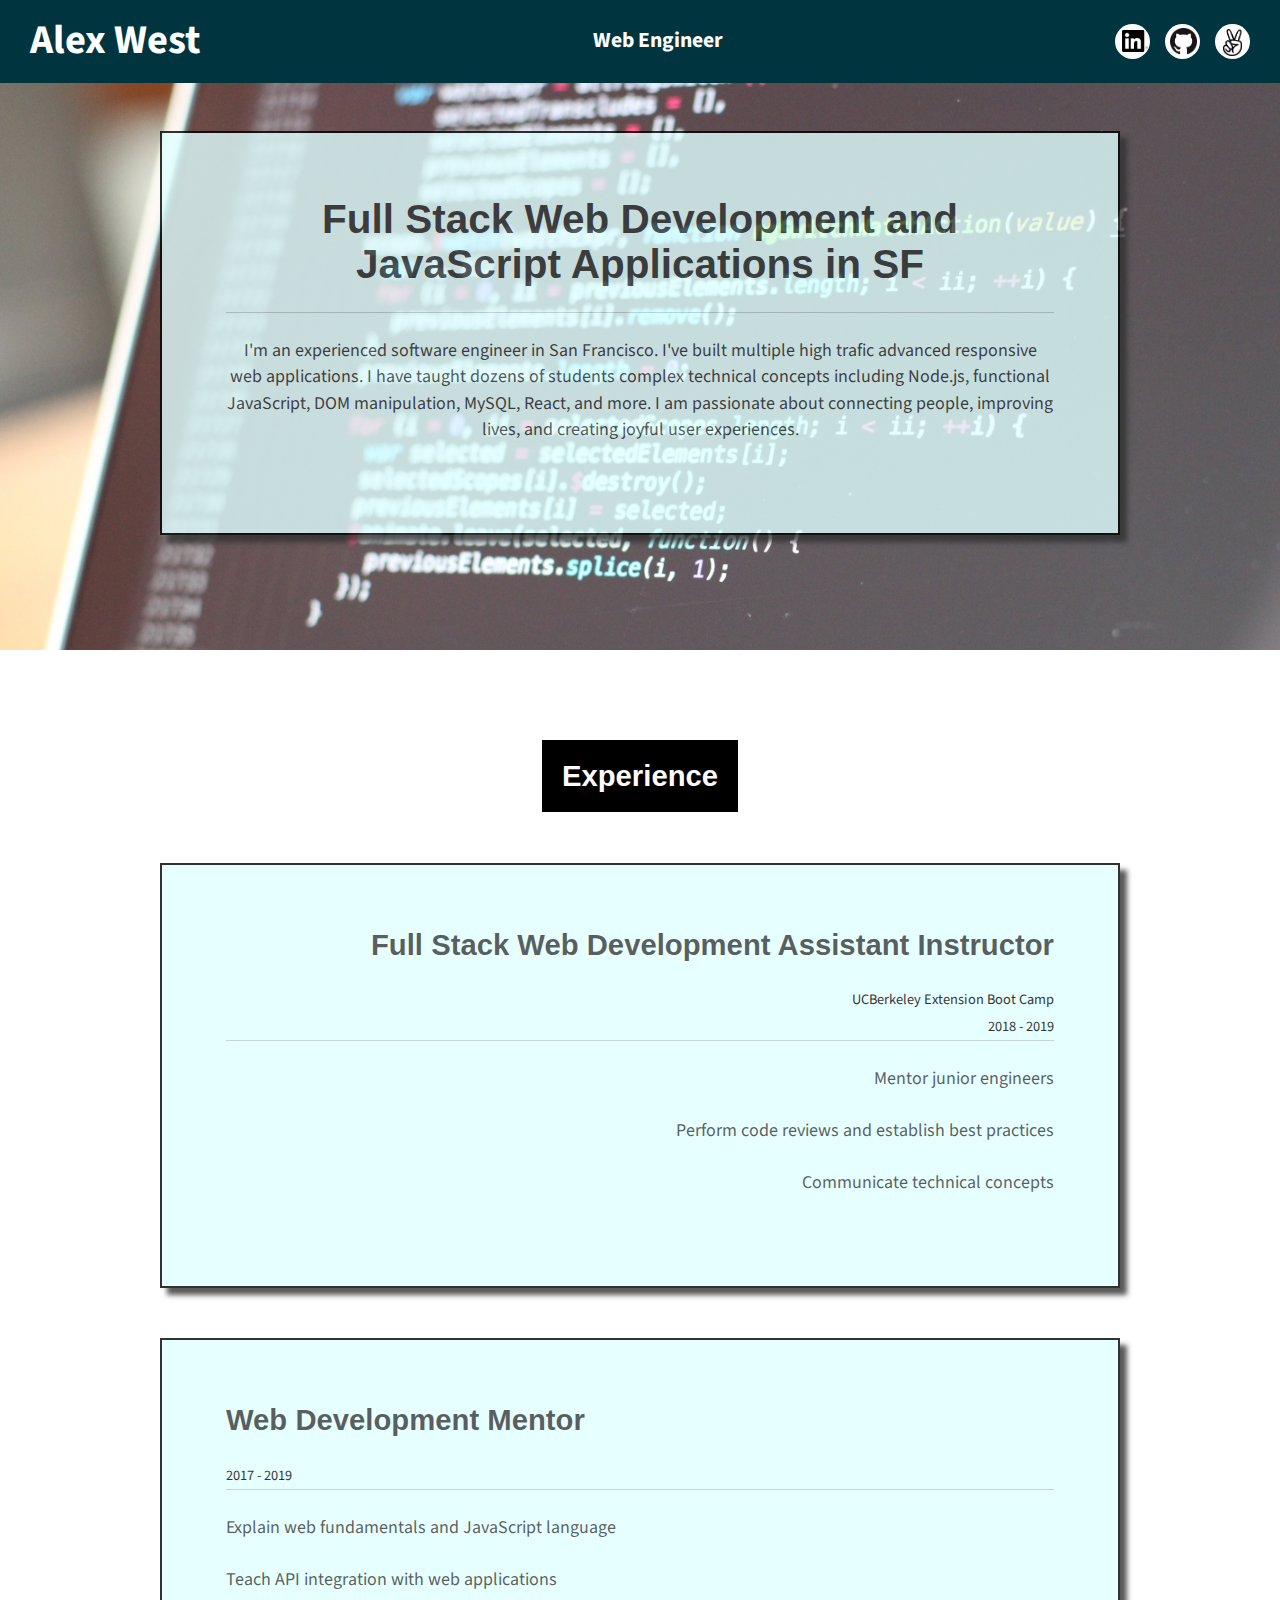
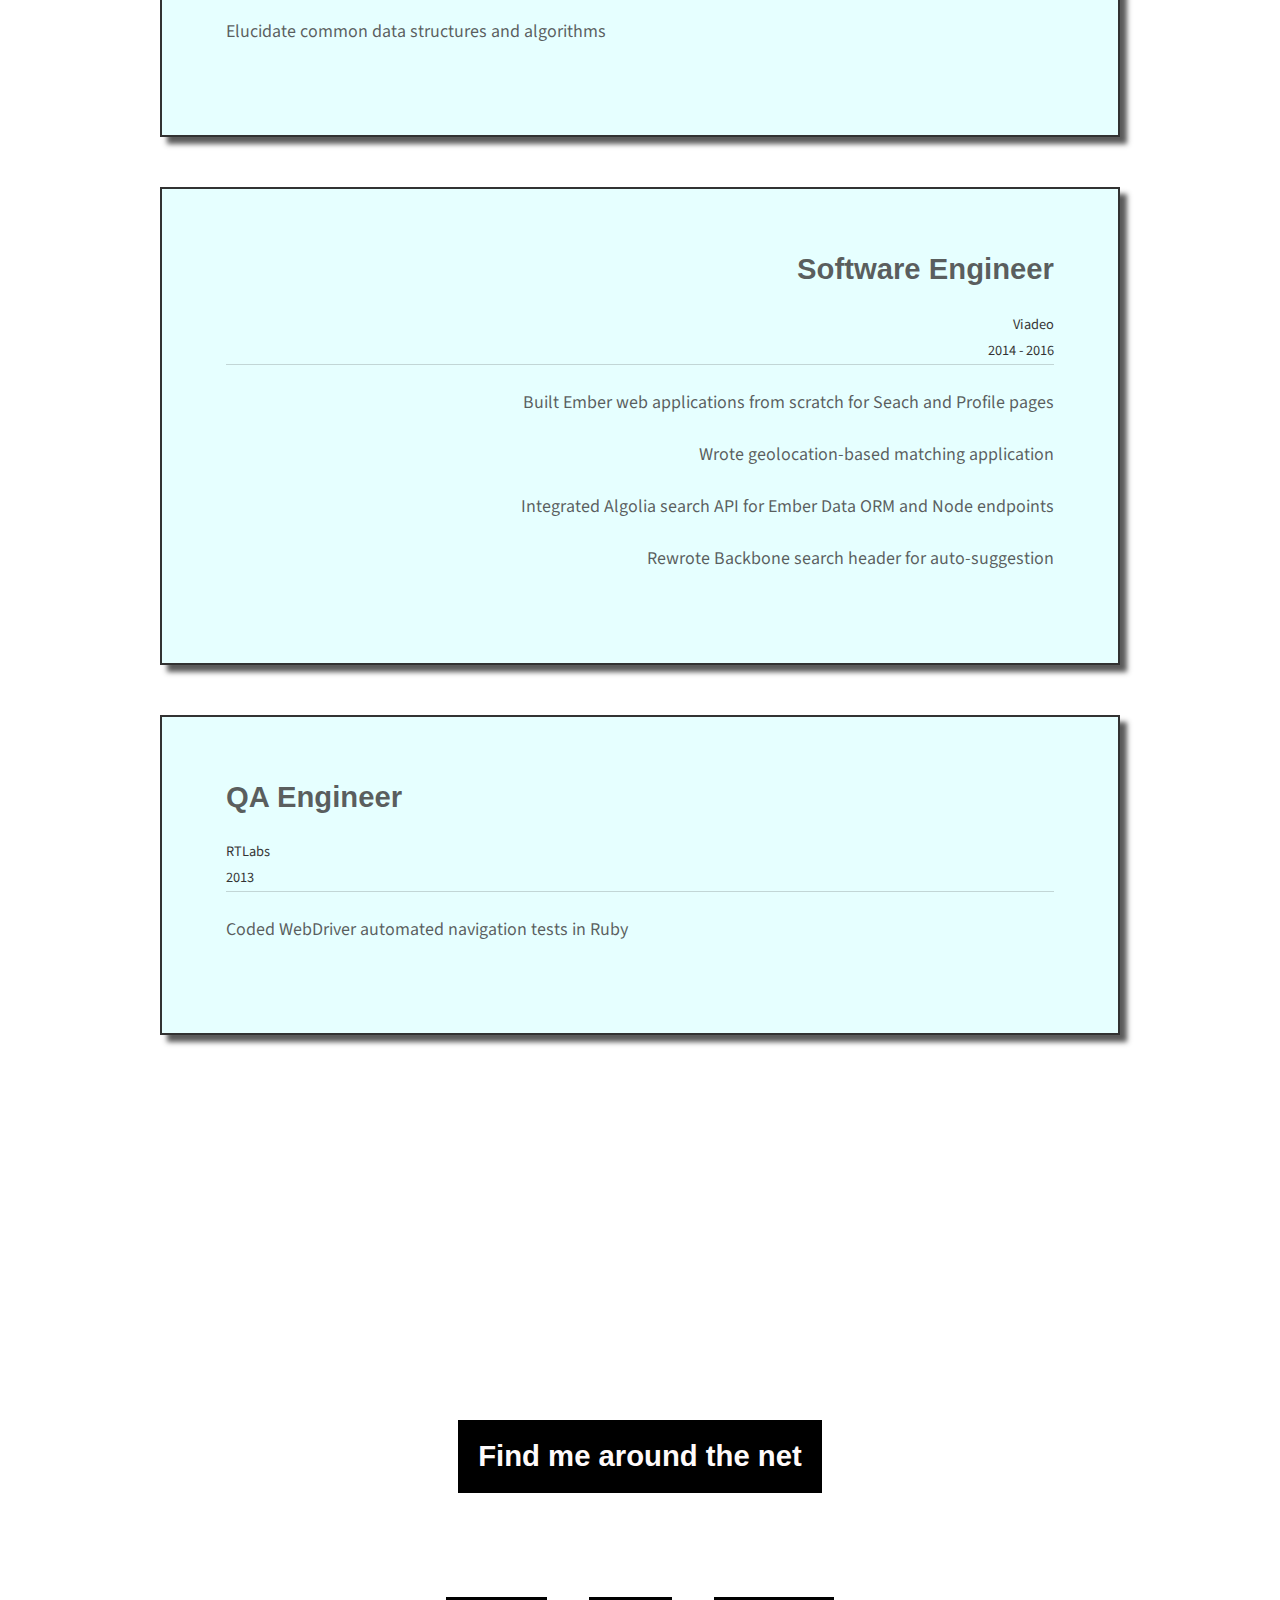
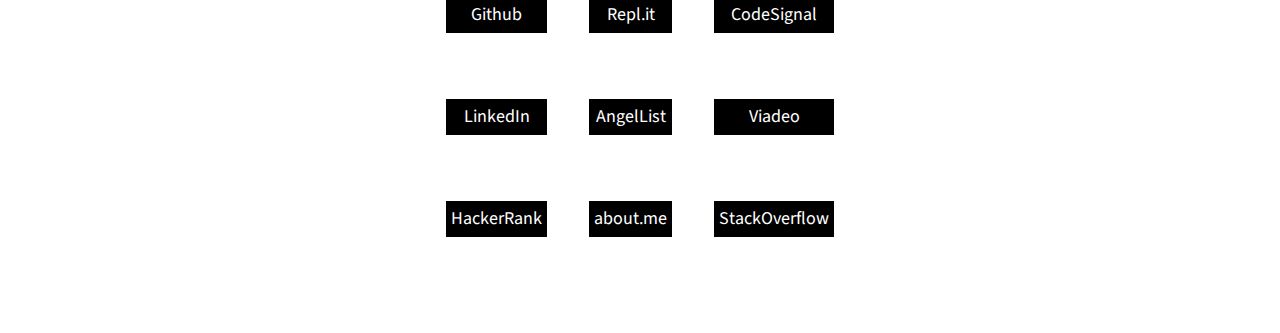
==== index.html @ e7585f5d "Added site build" ====
<!DOCTYPE html><html lang="en"><head><meta charSet="utf-8"/><meta http-equiv="x-ua-compatible" content="ie=edge"/><meta name="viewport" content="width=device-width, initial-scale=1, shrink-to-fit=no"/><style data-href="/styles.0e892e3981b0758e4a47.css">@import url(https://fonts.googleapis.com/css?family=Source+Sans+Pro);html{font-family:sans-serif;-ms-text-size-adjust:100%;-webkit-text-size-adjust:100%}body{margin:0}article,aside,details,figcaption,figure,footer,header,main,menu,nav,section,summary{display:block}audio,canvas,progress,video{display:inline-block}audio:not([controls]){display:none;height:0}progress{vertical-align:baseline}[hidden],template{display:none}a{background-color:transparent;-webkit-text-decoration-skip:objects}a:active,a:hover{outline-width:0}abbr[title]{border-bottom:none;text-decoration:underline;-webkit-text-decoration:underline dotted;text-decoration:underline dotted}b,strong{font-weight:inherit;font-weight:bolder}dfn{font-style:italic}h1{font-size:2em;margin:.67em 0}mark{background-color:#ff0;color:#000}small{font-size:80%}sub,sup{font-size:75%;line-height:0;position:relative;vertical-align:baseline}sub{bottom:-.25em}sup{top:-.5em}img{border-style:none}svg:not(:root){overflow:hidden}code,kbd,pre,samp{font-family:monospace,monospace;font-size:1em}figure{margin:1em 40px}hr{box-sizing:content-box;height:0;overflow:visible}button,input,optgroup,select,textarea{font:inherit;margin:0}optgroup{font-weight:700}button,input{overflow:visible}button,select{text-transform:none}[type=reset],[type=submit],button,html [type=button]{-webkit-appearance:button}[type=button]::-moz-focus-inner,[type=reset]::-moz-focus-inner,[type=submit]::-moz-focus-inner,button::-moz-focus-inner{border-style:none;padding:0}[type=button]:-moz-focusring,[type=reset]:-moz-focusring,[type=submit]:-moz-focusring,button:-moz-focusring{outline:1px dotted ButtonText}fieldset{border:1px solid silver;margin:0 2px;padding:.35em .625em .75em}legend{box-sizing:border-box;color:inherit;display:table;max-width:100%;padding:0;white-space:normal}textarea{overflow:auto}[type=checkbox],[type=radio]{box-sizing:border-box;padding:0}[type=number]::-webkit-inner-spin-button,[type=number]::-webkit-outer-spin-button{height:auto}[type=search]{-webkit-appearance:textfield;outline-offset:-2px}[type=search]::-webkit-search-cancel-button,[type=search]::-webkit-search-decoration{-webkit-appearance:none}::-webkit-input-placeholder{color:inherit;opacity:.54}::-webkit-file-upload-button{-webkit-appearance:button;font:inherit}html{font:112.5%/1.45em georgia,serif;box-sizing:border-box;overflow-y:scroll}*,:after,:before{box-sizing:inherit}body{color:rgba(0,0,0,.8);font-family:georgia,serif;font-weight:400;word-wrap:break-word;-webkit-font-kerning:normal;font-kerning:normal;-ms-font-feature-settings:"kern","liga","clig","calt";-webkit-font-feature-settings:"kern","liga","clig","calt";font-feature-settings:"kern","liga","clig","calt"}img{margin-left:0;margin-right:0;margin-top:0;padding:0}h1{font-size:2.25rem}h1,h2{padding:0;margin:0 0 1.45rem;color:inherit;font-family:-apple-system,BlinkMacSystemFont,Segoe UI,Roboto,Oxygen,Ubuntu,Cantarell,Fira Sans,Droid Sans,Helvetica Neue,sans-serif;font-weight:700;text-rendering:optimizeLegibility;line-height:1.1}h2{font-size:1.62671rem}h3{font-size:1.38316rem}h3,h4{padding:0;margin:0 0 1.45rem;color:inherit;font-family:-apple-system,BlinkMacSystemFont,Segoe UI,Roboto,Oxygen,Ubuntu,Cantarell,Fira Sans,Droid Sans,Helvetica Neue,sans-serif;font-weight:700;text-rendering:optimizeLegibility;line-height:1.1}h4{font-size:1rem}h5{font-size:.85028rem}h5,h6{padding:0;margin:0 0 1.45rem;color:inherit;font-family:-apple-system,BlinkMacSystemFont,Segoe UI,Roboto,Oxygen,Ubuntu,Cantarell,Fira Sans,Droid Sans,Helvetica Neue,sans-serif;font-weight:700;text-rendering:optimizeLegibility;line-height:1.1}h6{font-size:.78405rem}hgroup{padding:0;margin:0 0 1.45rem}ol,ul{padding:0;margin:0 0 1.45rem 1.45rem;list-style-position:outside;list-style-image:none}dd,dl,figure,p{padding:0;margin:0 0 1.45rem}pre{margin:0 0 1.45rem;font-size:.85rem;line-height:1.42;background:rgba(0,0,0,.04);border-radius:3px;overflow:auto;word-wrap:normal;padding:1.45rem}table{font-size:1rem;line-height:1.45rem;border-collapse:collapse;width:100%}fieldset,table{padding:0;margin:0 0 1.45rem}blockquote{padding:0;margin:0 1.45rem 1.45rem}form,iframe,noscript{padding:0;margin:0 0 1.45rem}hr{padding:0;margin:0 0 calc(1.45rem - 1px);background:rgba(0,0,0,.2);border:none;height:1px}address{padding:0;margin:0 0 1.45rem}b,dt,strong,th{font-weight:700}li{margin-bottom:.725rem}ol li,ul li{padding-left:0}li>ol,li>ul{margin-left:1.45rem;margin-bottom:.725rem;margin-top:.725rem}blockquote :last-child,li :last-child,p :last-child{margin-bottom:0}li>p{margin-bottom:.725rem}code,kbd,samp{font-size:.85rem;line-height:1.45rem}abbr,abbr[title],acronym{border-bottom:1px dotted rgba(0,0,0,.5);cursor:help}abbr[title]{text-decoration:none}td,th,thead{text-align:left}td,th{border-bottom:1px solid rgba(0,0,0,.12);font-feature-settings:"tnum";-moz-font-feature-settings:"tnum";-ms-font-feature-settings:"tnum";-webkit-font-feature-settings:"tnum";padding:.725rem .96667rem calc(.725rem - 1px)}td:first-child,th:first-child{padding-left:0}td:last-child,th:last-child{padding-right:0}code,tt{background-color:rgba(0,0,0,.04);border-radius:3px;font-family:SFMono-Regular,Consolas,Roboto Mono,Droid Sans Mono,Liberation Mono,Menlo,Courier,monospace;padding:.2em 0}pre code{background:none;line-height:1.42}code:after,code:before,tt:after,tt:before{letter-spacing:-.2em;content:" "}pre code:after,pre code:before,pre tt:after,pre tt:before{content:""}@media only screen and (max-width:480px){html{font-size:100%}}*{font-family:Source Sans Pro,sans-serif}header{background-color:#00353f;padding:10px}.about{background-image:url(/static/code-coding-computer-270373-27b5070dd15f4ade172e20c04c3dc9a9.jpg);position:relative}.about,.portfolio{background-attachment:fixed;background-position:50%;background-repeat:no-repeat;background-size:cover}.portfolio{background-image:url(/static/ai-artificial-intelligence-codes-247791-a9cd0e2398d5ac3dab954fb815d27227.jpg)}.experience{background-image:url(/static/architecture-bridge-dark-1635439-0a3dd1cf7a25a4410f835bdb5aa2ab64.jpg)}.experience,.social{background-attachment:fixed;background-position:50%;background-repeat:no-repeat;background-size:cover}.social{background-image:url(/static/black-and-white-cars-city-6732-a34ee53711f6259c112f275af01d868c.jpg)}section{padding:5rem 0;display:-webkit-flex;display:flex;-webkit-flex-direction:column;flex-direction:column;-webkit-justify-content:center;justify-content:center;-webkit-align-items:center;align-items:center}.about{padding-top:1.45rem;margin-top:80px}.social-icons a:hover{background-color:#789!important}.text-container{background-color:#e0ffff;opacity:.8;width:75%;padding:5%;position:relative;box-shadow:7px 7px 5px 0 #323232;margin:25px;border:2px solid #000}section .text-container:first-child{text-align:left}section .text-container:nth-child(2n){text-align:right}section.about .text-container{text-align:center}.links-container{margin-top:4em;display:grid;grid-template-columns:auto auto auto;-webkit-column-gap:30px;column-gap:30px;row-gap:3rem;grid-auto-columns:auto}@media screen and (max-width:450px){.links-container{grid-template-columns:auto auto}}.social-link{margin:5px;text-decoration:none;padding:5px;background-color:#000;color:#fff;border:1px solid #fff;text-align:center}.social-link:hover{background-color:#fff;color:#000;text-decoration:underline;border:1px solid #000}.heading{color:"snow";background-color:"black";padding:"20px"}</style><meta name="generator" content="Gatsby 2.1.4"/><title data-react-helmet="true">Home | Alex West</title><meta data-react-helmet="true" name="description" content=""/><meta data-react-helmet="true" property="og:title" content="Home"/><meta data-react-helmet="true" property="og:description" content=""/><meta data-react-helmet="true" property="og:type" content="website"/><meta data-react-helmet="true" name="twitter:card" content="summary"/><meta data-react-helmet="true" name="twitter:creator" content="@awwest"/><meta data-react-helmet="true" name="twitter:title" content="Home"/><meta data-react-helmet="true" name="twitter:description" content=""/><meta data-react-helmet="true" name="keywords" content="gatsby, application, react"/><link rel="shortcut icon" href="/icons/icon-48x48.png"/><link rel="manifest" href="/manifest.webmanifest"/><meta name="theme-color" content="#663399"/><link rel="apple-touch-icon" sizes="48x48" href="/icons/icon-48x48.png"/><link rel="apple-touch-icon" sizes="72x72" href="/icons/icon-72x72.png"/><link rel="apple-touch-icon" sizes="96x96" href="/icons/icon-96x96.png"/><link rel="apple-touch-icon" sizes="144x144" href="/icons/icon-144x144.png"/><link rel="apple-touch-icon" sizes="192x192" href="/icons/icon-192x192.png"/><link rel="apple-touch-icon" sizes="256x256" href="/icons/icon-256x256.png"/><link rel="apple-touch-icon" sizes="384x384" href="/icons/icon-384x384.png"/><link rel="apple-touch-icon" sizes="512x512" href="/icons/icon-512x512.png"/><link as="script" rel="preload" href="/1-02d31734eacd1f0a1025.js"/><link as="script" rel="preload" href="/component---src-pages-index-js-e1fc144b3b657722b3b5.js"/><link as="script" rel="preload" href="/app-12edab03198feaceaed2.js"/><link as="script" rel="preload" href="/styles-2fc6a1da1c3e6223c635.js"/><link as="script" rel="preload" href="/webpack-runtime-0413ae689d6714203bfe.js"/><link as="fetch" rel="preload" href="/static/d/173/path---index-6a9-NZuapzHg3X9TaN1iIixfv1W23E.json" crossorigin="use-credentials"/></head><body><noscript id="gatsby-noscript">This app works best with JavaScript enabled.</noscript><div id="___gatsby"><div style="outline:none" tabindex="-1" role="group"><header style="margin-bottom:1.45rem;position:fixed;top:0;width:100%;z-index:5"><div style="display:flex;flex-wrap:wrap;flex-direction:row;justify-content:space-between;align-items:center;padding:0.5rem 1.0875rem"><h1 style="margin:0"><a aria-current="page" style="color:white;text-decoration:none;float:left" class="" href="/">Alex West</a></h1><div style="position:relative;font-size:1.2em;color:#fff;font-weight:bold">Web Engineer</div><div class="social-icons" style="display:flex;flex-direction:row;align-items:center"><a href="https://linkedin.com/in/alexwwest" target="_blank" style="background-color:white;border-radius:50%;padding:10%;position:relative;display:inline-block;height:35px;width:35px;margin-right:15px"><img src="[data-uri]" alt="linkedin.com/in/alexwwest" style="height:22px;background-color:transparent;color:white;bottom:7px;right:7px;position:relative"/></a><a href="https://github.com/awwest" target="_blank" style="background-color:white;border-radius:50%;padding:10%;position:relative;display:inline-block;height:35px;width:35px;margin-right:15px"><img src="[data-uri]" alt="github.com/awwest" style="height:1.5em;width:1.5em;background-color:transparent;color:white;bottom:9px;right:9px;position:relative"/></a><a href="https://angel.co/alex-west" target="_blank" style="background-color:white;border-radius:50%;padding:10%;position:relative;display:inline-block;height:35px;width:35px"><img src="/static/al-f349f67721ec33a235390e9115ddf7da.png" alt="angel.co/alex-west" style="height:1.5em;background-color:transparent;color:white;bottom:8px;right:6px;position:relative"/></a></div></div></header><div style="padding-top:0"><main><section class="about"><div class="text-container"><h1>Full Stack Web Development and JavaScript Applications in SF</h1><hr/><p>I&#x27;m an experienced software engineer in San Francisco. I&#x27;ve built multiple high trafic advanced responsive web applications. I have taught dozens of students complex technical concepts including Node.js, functional JavaScript, DOM manipulation, MySQL, React, and more. I am passionate about connecting people, improving lives, and creating joyful user experiences.</p></div></section><section class="experience"><h2 class="heading" style="color:snow;background-color:black;padding:20px">Experience</h2><div class="text-container"><h2 class="title">Full Stack Web Development Assistant Instructor</h2><div class="xp-sub" style="font-size:0.8em;color:black"><div class="">UCBerkeley Extension Boot Camp</div><div class="">2018 - 2019</div></div><hr/><p class="">Mentor junior engineers</p><p class="">Perform code reviews and establish best practices</p><p class="">Communicate technical concepts</p></div><div class="text-container"><h2 class="title">Web Development Mentor</h2><div class="xp-sub" style="font-size:0.8em;color:black"><div class=""></div><div class="">2017 - 2019</div></div><hr/><p class="">Explain web fundamentals and JavaScript language </p><p class="">Teach API integration with web applications</p><p class="">Elucidate common data structures and algorithms</p></div><div class="text-container"><h2 class="title">Software Engineer</h2><div class="xp-sub" style="font-size:0.8em;color:black"><div class="">Viadeo</div><div class="">2014 - 2016</div></div><hr/><p class="">Built Ember web applications from scratch for Seach and Profile pages</p><p class="">Wrote geolocation-based matching application</p><p class="">Integrated Algolia search API for Ember Data ORM and Node endpoints</p><p class="">Rewrote Backbone search header for auto-suggestion</p></div><div class="text-container"><h2 class="title">QA Engineer</h2><div class="xp-sub" style="font-size:0.8em;color:black"><div class="">RTLabs</div><div class="">2013</div></div><hr/><p class="">Coded WebDriver automated navigation tests in Ruby</p></div></section><section class="portfolio"></section><section class="social"><h2 class="heading" style="color:snow;background-color:black;padding:20px"> Find me around the net </h2><div class="links-container"><a class="social-link" href="https://github.com/awwest">Github</a><a class="social-link" href="https://repl.it/@awwest">Repl.it</a><a class="social-link" href="https://app.codesignal.com/profile/awwest">CodeSignal</a><a class="social-link" href="https://linkedin.com/in/alexwwest">LinkedIn</a><a class="social-link" href="https://angel.co/alex-west">AngelList</a><a class="social-link" href="https://www.viadeo.com/p/002ou9389bi0pxa">Viadeo</a><a class="social-link" href="https://www.hackerrank.com/awwest">HackerRank</a><a class="social-link" href="https://about.me/alex.west">about.me</a><a class="social-link" href="https://stackoverflow.com/users/3268028/awest">StackOverflow</a></div></section></main><footer></footer></div></div></div><script id="gatsby-script-loader">/*<![CDATA[*/window.page={"componentChunkName":"component---src-pages-index-js","jsonName":"index","path":"/"};window.dataPath="173/path---index-6a9-NZuapzHg3X9TaN1iIixfv1W23E";/*]]>*/</script><script id="gatsby-chunk-mapping">/*<![CDATA[*/window.___chunkMapping={"app":["/app-12edab03198feaceaed2.js"],"component---src-pages-404-js":["/component---src-pages-404-js-04aa1505abd4941e7311.js"],"component---src-pages-index-js":["/component---src-pages-index-js-e1fc144b3b657722b3b5.js"],"component---src-pages-page-2-js":["/component---src-pages-page-2-js-d61d4317ea1d88ace74f.js"],"pages-manifest":["/pages-manifest-4639eddb518bf5dbce4a.js"]};/*]]>*/</script><script src="/webpack-runtime-0413ae689d6714203bfe.js" async=""></script><script src="/styles-2fc6a1da1c3e6223c635.js" async=""></script><script src="/app-12edab03198feaceaed2.js" async=""></script><script src="/component---src-pages-index-js-e1fc144b3b657722b3b5.js" async=""></script><script src="/1-02d31734eacd1f0a1025.js" async=""></script></body></html>
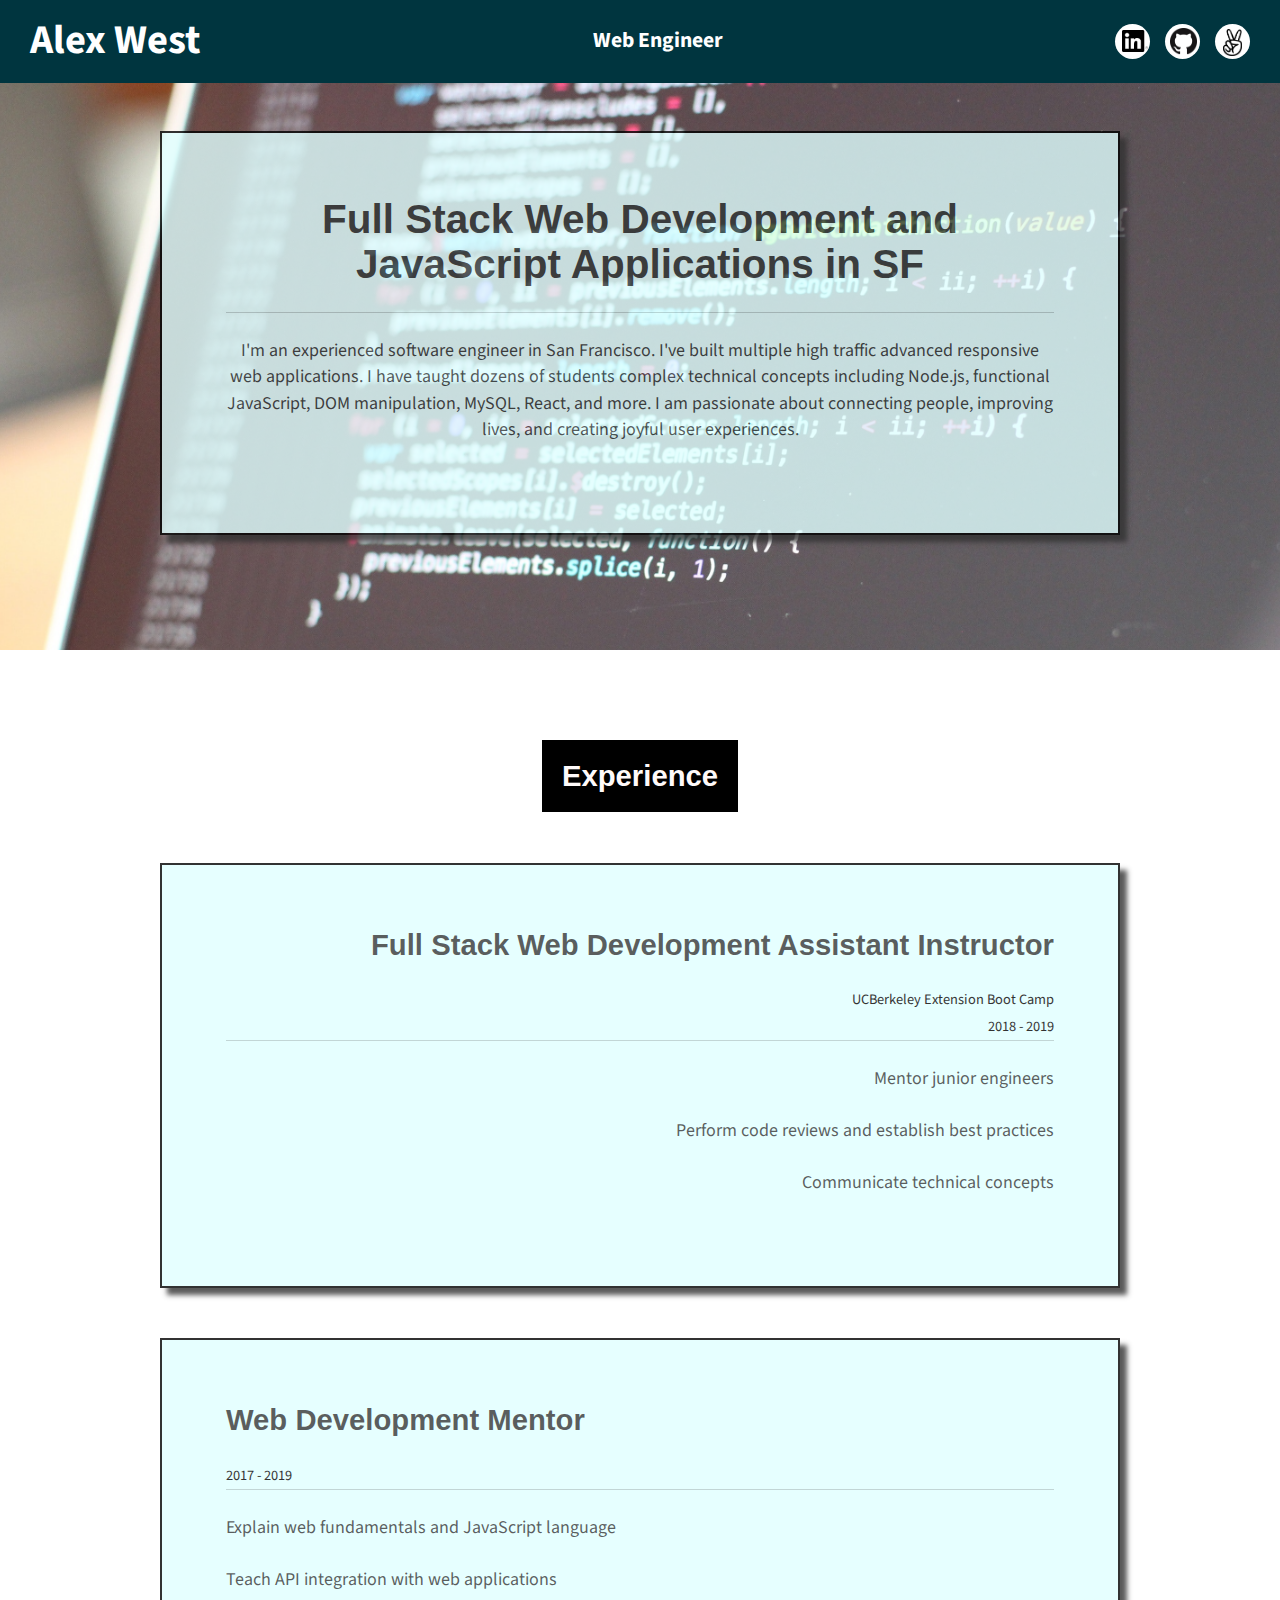
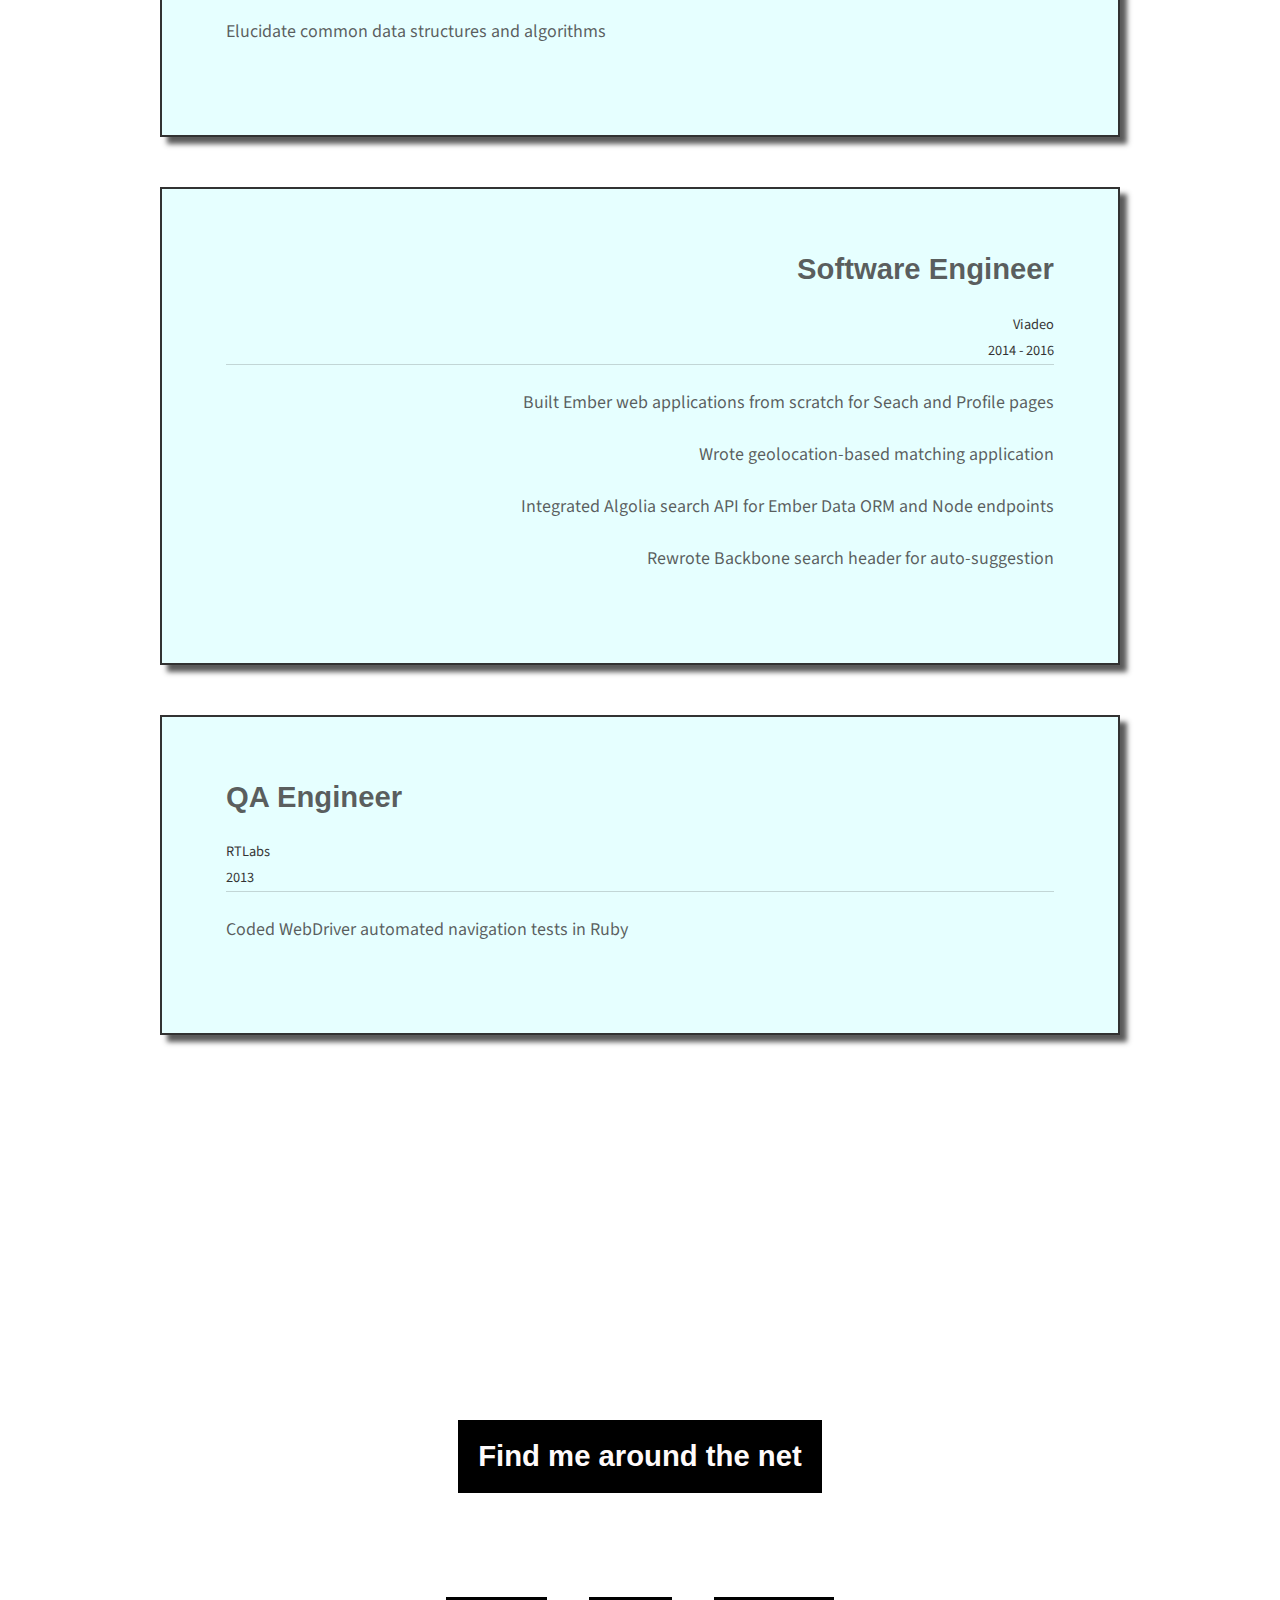
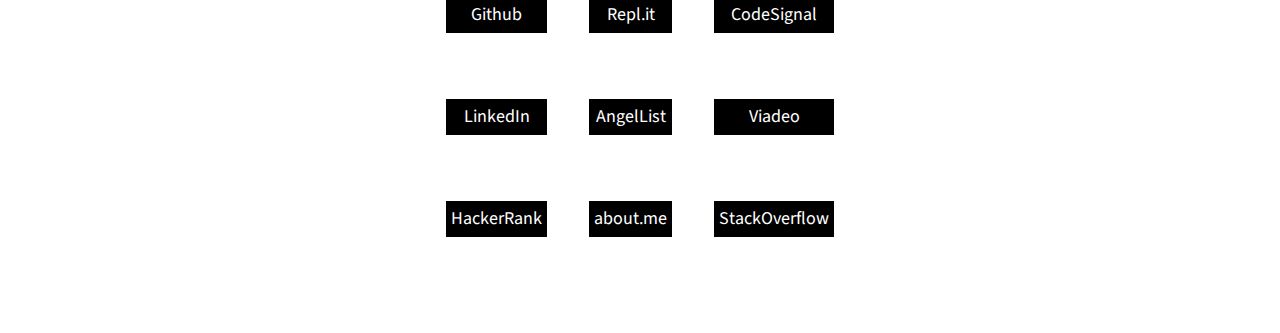
==== commit 2d1bc4e0: "fix typo" ====
--- a/index.html
+++ b/index.html
@@ -1 +1 @@
-<!DOCTYPE html><html lang="en"><head><meta charSet="utf-8"/><meta http-equiv="x-ua-compatible" content="ie=edge"/><meta name="viewport" content="width=device-width, initial-scale=1, shrink-to-fit=no"/><style data-href="/styles.0e892e3981b0758e4a47.css">@import url(https://fonts.googleapis.com/css?family=Source+Sans+Pro);html{font-family:sans-serif;-ms-text-size-adjust:100%;-webkit-text-size-adjust:100%}body{margin:0}article,aside,details,figcaption,figure,footer,header,main,menu,nav,section,summary{display:block}audio,canvas,progress,video{display:inline-block}audio:not([controls]){display:none;height:0}progress{vertical-align:baseline}[hidden],template{display:none}a{background-color:transparent;-webkit-text-decoration-skip:objects}a:active,a:hover{outline-width:0}abbr[title]{border-bottom:none;text-decoration:underline;-webkit-text-decoration:underline dotted;text-decoration:underline dotted}b,strong{font-weight:inherit;font-weight:bolder}dfn{font-style:italic}h1{font-size:2em;margin:.67em 0}mark{background-color:#ff0;color:#000}small{font-size:80%}sub,sup{font-size:75%;line-height:0;position:relative;vertical-align:baseline}sub{bottom:-.25em}sup{top:-.5em}img{border-style:none}svg:not(:root){overflow:hidden}code,kbd,pre,samp{font-family:monospace,monospace;font-size:1em}figure{margin:1em 40px}hr{box-sizing:content-box;height:0;overflow:visible}button,input,optgroup,select,textarea{font:inherit;margin:0}optgroup{font-weight:700}button,input{overflow:visible}button,select{text-transform:none}[type=reset],[type=submit],button,html [type=button]{-webkit-appearance:button}[type=button]::-moz-focus-inner,[type=reset]::-moz-focus-inner,[type=submit]::-moz-focus-inner,button::-moz-focus-inner{border-style:none;padding:0}[type=button]:-moz-focusring,[type=reset]:-moz-focusring,[type=submit]:-moz-focusring,button:-moz-focusring{outline:1px dotted ButtonText}fieldset{border:1px solid silver;margin:0 2px;padding:.35em .625em .75em}legend{box-sizing:border-box;color:inherit;display:table;max-width:100%;padding:0;white-space:normal}textarea{overflow:auto}[type=checkbox],[type=radio]{box-sizing:border-box;padding:0}[type=number]::-webkit-inner-spin-button,[type=number]::-webkit-outer-spin-button{height:auto}[type=search]{-webkit-appearance:textfield;outline-offset:-2px}[type=search]::-webkit-search-cancel-button,[type=search]::-webkit-search-decoration{-webkit-appearance:none}::-webkit-input-placeholder{color:inherit;opacity:.54}::-webkit-file-upload-button{-webkit-appearance:button;font:inherit}html{font:112.5%/1.45em georgia,serif;box-sizing:border-box;overflow-y:scroll}*,:after,:before{box-sizing:inherit}body{color:rgba(0,0,0,.8);font-family:georgia,serif;font-weight:400;word-wrap:break-word;-webkit-font-kerning:normal;font-kerning:normal;-ms-font-feature-settings:"kern","liga","clig","calt";-webkit-font-feature-settings:"kern","liga","clig","calt";font-feature-settings:"kern","liga","clig","calt"}img{margin-left:0;margin-right:0;margin-top:0;padding:0}h1{font-size:2.25rem}h1,h2{padding:0;margin:0 0 1.45rem;color:inherit;font-family:-apple-system,BlinkMacSystemFont,Segoe UI,Roboto,Oxygen,Ubuntu,Cantarell,Fira Sans,Droid Sans,Helvetica Neue,sans-serif;font-weight:700;text-rendering:optimizeLegibility;line-height:1.1}h2{font-size:1.62671rem}h3{font-size:1.38316rem}h3,h4{padding:0;margin:0 0 1.45rem;color:inherit;font-family:-apple-system,BlinkMacSystemFont,Segoe UI,Roboto,Oxygen,Ubuntu,Cantarell,Fira Sans,Droid Sans,Helvetica Neue,sans-serif;font-weight:700;text-rendering:optimizeLegibility;line-height:1.1}h4{font-size:1rem}h5{font-size:.85028rem}h5,h6{padding:0;margin:0 0 1.45rem;color:inherit;font-family:-apple-system,BlinkMacSystemFont,Segoe UI,Roboto,Oxygen,Ubuntu,Cantarell,Fira Sans,Droid Sans,Helvetica Neue,sans-serif;font-weight:700;text-rendering:optimizeLegibility;line-height:1.1}h6{font-size:.78405rem}hgroup{padding:0;margin:0 0 1.45rem}ol,ul{padding:0;margin:0 0 1.45rem 1.45rem;list-style-position:outside;list-style-image:none}dd,dl,figure,p{padding:0;margin:0 0 1.45rem}pre{margin:0 0 1.45rem;font-size:.85rem;line-height:1.42;background:rgba(0,0,0,.04);border-radius:3px;overflow:auto;word-wrap:normal;padding:1.45rem}table{font-size:1rem;line-height:1.45rem;border-collapse:collapse;width:100%}fieldset,table{padding:0;margin:0 0 1.45rem}blockquote{padding:0;margin:0 1.45rem 1.45rem}form,iframe,noscript{padding:0;margin:0 0 1.45rem}hr{padding:0;margin:0 0 calc(1.45rem - 1px);background:rgba(0,0,0,.2);border:none;height:1px}address{padding:0;margin:0 0 1.45rem}b,dt,strong,th{font-weight:700}li{margin-bottom:.725rem}ol li,ul li{padding-left:0}li>ol,li>ul{margin-left:1.45rem;margin-bottom:.725rem;margin-top:.725rem}blockquote :last-child,li :last-child,p :last-child{margin-bottom:0}li>p{margin-bottom:.725rem}code,kbd,samp{font-size:.85rem;line-height:1.45rem}abbr,abbr[title],acronym{border-bottom:1px dotted rgba(0,0,0,.5);cursor:help}abbr[title]{text-decoration:none}td,th,thead{text-align:left}td,th{border-bottom:1px solid rgba(0,0,0,.12);font-feature-settings:"tnum";-moz-font-feature-settings:"tnum";-ms-font-feature-settings:"tnum";-webkit-font-feature-settings:"tnum";padding:.725rem .96667rem calc(.725rem - 1px)}td:first-child,th:first-child{padding-left:0}td:last-child,th:last-child{padding-right:0}code,tt{background-color:rgba(0,0,0,.04);border-radius:3px;font-family:SFMono-Regular,Consolas,Roboto Mono,Droid Sans Mono,Liberation Mono,Menlo,Courier,monospace;padding:.2em 0}pre code{background:none;line-height:1.42}code:after,code:before,tt:after,tt:before{letter-spacing:-.2em;content:" "}pre code:after,pre code:before,pre tt:after,pre tt:before{content:""}@media only screen and (max-width:480px){html{font-size:100%}}*{font-family:Source Sans Pro,sans-serif}header{background-color:#00353f;padding:10px}.about{background-image:url(/static/code-coding-computer-270373-27b5070dd15f4ade172e20c04c3dc9a9.jpg);position:relative}.about,.portfolio{background-attachment:fixed;background-position:50%;background-repeat:no-repeat;background-size:cover}.portfolio{background-image:url(/static/ai-artificial-intelligence-codes-247791-a9cd0e2398d5ac3dab954fb815d27227.jpg)}.experience{background-image:url(/static/architecture-bridge-dark-1635439-0a3dd1cf7a25a4410f835bdb5aa2ab64.jpg)}.experience,.social{background-attachment:fixed;background-position:50%;background-repeat:no-repeat;background-size:cover}.social{background-image:url(/static/black-and-white-cars-city-6732-a34ee53711f6259c112f275af01d868c.jpg)}section{padding:5rem 0;display:-webkit-flex;display:flex;-webkit-flex-direction:column;flex-direction:column;-webkit-justify-content:center;justify-content:center;-webkit-align-items:center;align-items:center}.about{padding-top:1.45rem;margin-top:80px}.social-icons a:hover{background-color:#789!important}.text-container{background-color:#e0ffff;opacity:.8;width:75%;padding:5%;position:relative;box-shadow:7px 7px 5px 0 #323232;margin:25px;border:2px solid #000}section .text-container:first-child{text-align:left}section .text-container:nth-child(2n){text-align:right}section.about .text-container{text-align:center}.links-container{margin-top:4em;display:grid;grid-template-columns:auto auto auto;-webkit-column-gap:30px;column-gap:30px;row-gap:3rem;grid-auto-columns:auto}@media screen and (max-width:450px){.links-container{grid-template-columns:auto auto}}.social-link{margin:5px;text-decoration:none;padding:5px;background-color:#000;color:#fff;border:1px solid #fff;text-align:center}.social-link:hover{background-color:#fff;color:#000;text-decoration:underline;border:1px solid #000}.heading{color:"snow";background-color:"black";padding:"20px"}</style><meta name="generator" content="Gatsby 2.1.4"/><title data-react-helmet="true">Home | Alex West</title><meta data-react-helmet="true" name="description" content=""/><meta data-react-helmet="true" property="og:title" content="Home"/><meta data-react-helmet="true" property="og:description" content=""/><meta data-react-helmet="true" property="og:type" content="website"/><meta data-react-helmet="true" name="twitter:card" content="summary"/><meta data-react-helmet="true" name="twitter:creator" content="@awwest"/><meta data-react-helmet="true" name="twitter:title" content="Home"/><meta data-react-helmet="true" name="twitter:description" content=""/><meta data-react-helmet="true" name="keywords" content="gatsby, application, react"/><link rel="shortcut icon" href="/icons/icon-48x48.png"/><link rel="manifest" href="/manifest.webmanifest"/><meta name="theme-color" content="#663399"/><link rel="apple-touch-icon" sizes="48x48" href="/icons/icon-48x48.png"/><link rel="apple-touch-icon" sizes="72x72" href="/icons/icon-72x72.png"/><link rel="apple-touch-icon" sizes="96x96" href="/icons/icon-96x96.png"/><link rel="apple-touch-icon" sizes="144x144" href="/icons/icon-144x144.png"/><link rel="apple-touch-icon" sizes="192x192" href="/icons/icon-192x192.png"/><link rel="apple-touch-icon" sizes="256x256" href="/icons/icon-256x256.png"/><link rel="apple-touch-icon" sizes="384x384" href="/icons/icon-384x384.png"/><link rel="apple-touch-icon" sizes="512x512" href="/icons/icon-512x512.png"/><link as="script" rel="preload" href="/1-02d31734eacd1f0a1025.js"/><link as="script" rel="preload" href="/component---src-pages-index-js-e1fc144b3b657722b3b5.js"/><link as="script" rel="preload" href="/app-12edab03198feaceaed2.js"/><link as="script" rel="preload" href="/styles-2fc6a1da1c3e6223c635.js"/><link as="script" rel="preload" href="/webpack-runtime-0413ae689d6714203bfe.js"/><link as="fetch" rel="preload" href="/static/d/173/path---index-6a9-NZuapzHg3X9TaN1iIixfv1W23E.json" crossorigin="use-credentials"/></head><body><noscript id="gatsby-noscript">This app works best with JavaScript enabled.</noscript><div id="___gatsby"><div style="outline:none" tabindex="-1" role="group"><header style="margin-bottom:1.45rem;position:fixed;top:0;width:100%;z-index:5"><div style="display:flex;flex-wrap:wrap;flex-direction:row;justify-content:space-between;align-items:center;padding:0.5rem 1.0875rem"><h1 style="margin:0"><a aria-current="page" style="color:white;text-decoration:none;float:left" class="" href="/">Alex West</a></h1><div style="position:relative;font-size:1.2em;color:#fff;font-weight:bold">Web Engineer</div><div class="social-icons" style="display:flex;flex-direction:row;align-items:center"><a href="https://linkedin.com/in/alexwwest" target="_blank" style="background-color:white;border-radius:50%;padding:10%;position:relative;display:inline-block;height:35px;width:35px;margin-right:15px"><img src="[data-uri]" alt="linkedin.com/in/alexwwest" style="height:22px;background-color:transparent;color:white;bottom:7px;right:7px;position:relative"/></a><a href="https://github.com/awwest" target="_blank" style="background-color:white;border-radius:50%;padding:10%;position:relative;display:inline-block;height:35px;width:35px;margin-right:15px"><img src="[data-uri]" alt="github.com/awwest" style="height:1.5em;width:1.5em;background-color:transparent;color:white;bottom:9px;right:9px;position:relative"/></a><a href="https://angel.co/alex-west" target="_blank" style="background-color:white;border-radius:50%;padding:10%;position:relative;display:inline-block;height:35px;width:35px"><img src="/static/al-f349f67721ec33a235390e9115ddf7da.png" alt="angel.co/alex-west" style="height:1.5em;background-color:transparent;color:white;bottom:8px;right:6px;position:relative"/></a></div></div></header><div style="padding-top:0"><main><section class="about"><div class="text-container"><h1>Full Stack Web Development and JavaScript Applications in SF</h1><hr/><p>I&#x27;m an experienced software engineer in San Francisco. I&#x27;ve built multiple high trafic advanced responsive web applications. I have taught dozens of students complex technical concepts including Node.js, functional JavaScript, DOM manipulation, MySQL, React, and more. I am passionate about connecting people, improving lives, and creating joyful user experiences.</p></div></section><section class="experience"><h2 class="heading" style="color:snow;background-color:black;padding:20px">Experience</h2><div class="text-container"><h2 class="title">Full Stack Web Development Assistant Instructor</h2><div class="xp-sub" style="font-size:0.8em;color:black"><div class="">UCBerkeley Extension Boot Camp</div><div class="">2018 - 2019</div></div><hr/><p class="">Mentor junior engineers</p><p class="">Perform code reviews and establish best practices</p><p class="">Communicate technical concepts</p></div><div class="text-container"><h2 class="title">Web Development Mentor</h2><div class="xp-sub" style="font-size:0.8em;color:black"><div class=""></div><div class="">2017 - 2019</div></div><hr/><p class="">Explain web fundamentals and JavaScript language </p><p class="">Teach API integration with web applications</p><p class="">Elucidate common data structures and algorithms</p></div><div class="text-container"><h2 class="title">Software Engineer</h2><div class="xp-sub" style="font-size:0.8em;color:black"><div class="">Viadeo</div><div class="">2014 - 2016</div></div><hr/><p class="">Built Ember web applications from scratch for Seach and Profile pages</p><p class="">Wrote geolocation-based matching application</p><p class="">Integrated Algolia search API for Ember Data ORM and Node endpoints</p><p class="">Rewrote Backbone search header for auto-suggestion</p></div><div class="text-container"><h2 class="title">QA Engineer</h2><div class="xp-sub" style="font-size:0.8em;color:black"><div class="">RTLabs</div><div class="">2013</div></div><hr/><p class="">Coded WebDriver automated navigation tests in Ruby</p></div></section><section class="portfolio"></section><section class="social"><h2 class="heading" style="color:snow;background-color:black;padding:20px"> Find me around the net </h2><div class="links-container"><a class="social-link" href="https://github.com/awwest">Github</a><a class="social-link" href="https://repl.it/@awwest">Repl.it</a><a class="social-link" href="https://app.codesignal.com/profile/awwest">CodeSignal</a><a class="social-link" href="https://linkedin.com/in/alexwwest">LinkedIn</a><a class="social-link" href="https://angel.co/alex-west">AngelList</a><a class="social-link" href="https://www.viadeo.com/p/002ou9389bi0pxa">Viadeo</a><a class="social-link" href="https://www.hackerrank.com/awwest">HackerRank</a><a class="social-link" href="https://about.me/alex.west">about.me</a><a class="social-link" href="https://stackoverflow.com/users/3268028/awest">StackOverflow</a></div></section></main><footer></footer></div></div></div><script id="gatsby-script-loader">/*<![CDATA[*/window.page={"componentChunkName":"component---src-pages-index-js","jsonName":"index","path":"/"};window.dataPath="173/path---index-6a9-NZuapzHg3X9TaN1iIixfv1W23E";/*]]>*/</script><script id="gatsby-chunk-mapping">/*<![CDATA[*/window.___chunkMapping={"app":["/app-12edab03198feaceaed2.js"],"component---src-pages-404-js":["/component---src-pages-404-js-04aa1505abd4941e7311.js"],"component---src-pages-index-js":["/component---src-pages-index-js-e1fc144b3b657722b3b5.js"],"component---src-pages-page-2-js":["/component---src-pages-page-2-js-d61d4317ea1d88ace74f.js"],"pages-manifest":["/pages-manifest-4639eddb518bf5dbce4a.js"]};/*]]>*/</script><script src="/webpack-runtime-0413ae689d6714203bfe.js" async=""></script><script src="/styles-2fc6a1da1c3e6223c635.js" async=""></script><script src="/app-12edab03198feaceaed2.js" async=""></script><script src="/component---src-pages-index-js-e1fc144b3b657722b3b5.js" async=""></script><script src="/1-02d31734eacd1f0a1025.js" async=""></script></body></html>+<!DOCTYPE html><html lang="en"><head><meta charSet="utf-8"/><meta http-equiv="x-ua-compatible" content="ie=edge"/><meta name="viewport" content="width=device-width, initial-scale=1, shrink-to-fit=no"/><style data-href="/styles.0e892e3981b0758e4a47.css">@import url(https://fonts.googleapis.com/css?family=Source+Sans+Pro);html{font-family:sans-serif;-ms-text-size-adjust:100%;-webkit-text-size-adjust:100%}body{margin:0}article,aside,details,figcaption,figure,footer,header,main,menu,nav,section,summary{display:block}audio,canvas,progress,video{display:inline-block}audio:not([controls]){display:none;height:0}progress{vertical-align:baseline}[hidden],template{display:none}a{background-color:transparent;-webkit-text-decoration-skip:objects}a:active,a:hover{outline-width:0}abbr[title]{border-bottom:none;text-decoration:underline;-webkit-text-decoration:underline dotted;text-decoration:underline dotted}b,strong{font-weight:inherit;font-weight:bolder}dfn{font-style:italic}h1{font-size:2em;margin:.67em 0}mark{background-color:#ff0;color:#000}small{font-size:80%}sub,sup{font-size:75%;line-height:0;position:relative;vertical-align:baseline}sub{bottom:-.25em}sup{top:-.5em}img{border-style:none}svg:not(:root){overflow:hidden}code,kbd,pre,samp{font-family:monospace,monospace;font-size:1em}figure{margin:1em 40px}hr{box-sizing:content-box;height:0;overflow:visible}button,input,optgroup,select,textarea{font:inherit;margin:0}optgroup{font-weight:700}button,input{overflow:visible}button,select{text-transform:none}[type=reset],[type=submit],button,html [type=button]{-webkit-appearance:button}[type=button]::-moz-focus-inner,[type=reset]::-moz-focus-inner,[type=submit]::-moz-focus-inner,button::-moz-focus-inner{border-style:none;padding:0}[type=button]:-moz-focusring,[type=reset]:-moz-focusring,[type=submit]:-moz-focusring,button:-moz-focusring{outline:1px dotted ButtonText}fieldset{border:1px solid silver;margin:0 2px;padding:.35em .625em .75em}legend{box-sizing:border-box;color:inherit;display:table;max-width:100%;padding:0;white-space:normal}textarea{overflow:auto}[type=checkbox],[type=radio]{box-sizing:border-box;padding:0}[type=number]::-webkit-inner-spin-button,[type=number]::-webkit-outer-spin-button{height:auto}[type=search]{-webkit-appearance:textfield;outline-offset:-2px}[type=search]::-webkit-search-cancel-button,[type=search]::-webkit-search-decoration{-webkit-appearance:none}::-webkit-input-placeholder{color:inherit;opacity:.54}::-webkit-file-upload-button{-webkit-appearance:button;font:inherit}html{font:112.5%/1.45em georgia,serif;box-sizing:border-box;overflow-y:scroll}*,:after,:before{box-sizing:inherit}body{color:rgba(0,0,0,.8);font-family:georgia,serif;font-weight:400;word-wrap:break-word;-webkit-font-kerning:normal;font-kerning:normal;-ms-font-feature-settings:"kern","liga","clig","calt";-webkit-font-feature-settings:"kern","liga","clig","calt";font-feature-settings:"kern","liga","clig","calt"}img{margin-left:0;margin-right:0;margin-top:0;padding:0}h1{font-size:2.25rem}h1,h2{padding:0;margin:0 0 1.45rem;color:inherit;font-family:-apple-system,BlinkMacSystemFont,Segoe UI,Roboto,Oxygen,Ubuntu,Cantarell,Fira Sans,Droid Sans,Helvetica Neue,sans-serif;font-weight:700;text-rendering:optimizeLegibility;line-height:1.1}h2{font-size:1.62671rem}h3{font-size:1.38316rem}h3,h4{padding:0;margin:0 0 1.45rem;color:inherit;font-family:-apple-system,BlinkMacSystemFont,Segoe UI,Roboto,Oxygen,Ubuntu,Cantarell,Fira Sans,Droid Sans,Helvetica Neue,sans-serif;font-weight:700;text-rendering:optimizeLegibility;line-height:1.1}h4{font-size:1rem}h5{font-size:.85028rem}h5,h6{padding:0;margin:0 0 1.45rem;color:inherit;font-family:-apple-system,BlinkMacSystemFont,Segoe UI,Roboto,Oxygen,Ubuntu,Cantarell,Fira Sans,Droid Sans,Helvetica Neue,sans-serif;font-weight:700;text-rendering:optimizeLegibility;line-height:1.1}h6{font-size:.78405rem}hgroup{padding:0;margin:0 0 1.45rem}ol,ul{padding:0;margin:0 0 1.45rem 1.45rem;list-style-position:outside;list-style-image:none}dd,dl,figure,p{padding:0;margin:0 0 1.45rem}pre{margin:0 0 1.45rem;font-size:.85rem;line-height:1.42;background:rgba(0,0,0,.04);border-radius:3px;overflow:auto;word-wrap:normal;padding:1.45rem}table{font-size:1rem;line-height:1.45rem;border-collapse:collapse;width:100%}fieldset,table{padding:0;margin:0 0 1.45rem}blockquote{padding:0;margin:0 1.45rem 1.45rem}form,iframe,noscript{padding:0;margin:0 0 1.45rem}hr{padding:0;margin:0 0 calc(1.45rem - 1px);background:rgba(0,0,0,.2);border:none;height:1px}address{padding:0;margin:0 0 1.45rem}b,dt,strong,th{font-weight:700}li{margin-bottom:.725rem}ol li,ul li{padding-left:0}li>ol,li>ul{margin-left:1.45rem;margin-bottom:.725rem;margin-top:.725rem}blockquote :last-child,li :last-child,p :last-child{margin-bottom:0}li>p{margin-bottom:.725rem}code,kbd,samp{font-size:.85rem;line-height:1.45rem}abbr,abbr[title],acronym{border-bottom:1px dotted rgba(0,0,0,.5);cursor:help}abbr[title]{text-decoration:none}td,th,thead{text-align:left}td,th{border-bottom:1px solid rgba(0,0,0,.12);font-feature-settings:"tnum";-moz-font-feature-settings:"tnum";-ms-font-feature-settings:"tnum";-webkit-font-feature-settings:"tnum";padding:.725rem .96667rem calc(.725rem - 1px)}td:first-child,th:first-child{padding-left:0}td:last-child,th:last-child{padding-right:0}code,tt{background-color:rgba(0,0,0,.04);border-radius:3px;font-family:SFMono-Regular,Consolas,Roboto Mono,Droid Sans Mono,Liberation Mono,Menlo,Courier,monospace;padding:.2em 0}pre code{background:none;line-height:1.42}code:after,code:before,tt:after,tt:before{letter-spacing:-.2em;content:" "}pre code:after,pre code:before,pre tt:after,pre tt:before{content:""}@media only screen and (max-width:480px){html{font-size:100%}}*{font-family:Source Sans Pro,sans-serif}header{background-color:#00353f;padding:10px}.about{background-image:url(/static/code-coding-computer-270373-27b5070dd15f4ade172e20c04c3dc9a9.jpg);position:relative}.about,.portfolio{background-attachment:fixed;background-position:50%;background-repeat:no-repeat;background-size:cover}.portfolio{background-image:url(/static/ai-artificial-intelligence-codes-247791-a9cd0e2398d5ac3dab954fb815d27227.jpg)}.experience{background-image:url(/static/architecture-bridge-dark-1635439-0a3dd1cf7a25a4410f835bdb5aa2ab64.jpg)}.experience,.social{background-attachment:fixed;background-position:50%;background-repeat:no-repeat;background-size:cover}.social{background-image:url(/static/black-and-white-cars-city-6732-a34ee53711f6259c112f275af01d868c.jpg)}section{padding:5rem 0;display:-webkit-flex;display:flex;-webkit-flex-direction:column;flex-direction:column;-webkit-justify-content:center;justify-content:center;-webkit-align-items:center;align-items:center}.about{padding-top:1.45rem;margin-top:80px}.social-icons a:hover{background-color:#789!important}.text-container{background-color:#e0ffff;opacity:.8;width:75%;padding:5%;position:relative;box-shadow:7px 7px 5px 0 #323232;margin:25px;border:2px solid #000}section .text-container:first-child{text-align:left}section .text-container:nth-child(2n){text-align:right}section.about .text-container{text-align:center}.links-container{margin-top:4em;display:grid;grid-template-columns:auto auto auto;-webkit-column-gap:30px;column-gap:30px;row-gap:3rem;grid-auto-columns:auto}@media screen and (max-width:450px){.links-container{grid-template-columns:auto auto}}.social-link{margin:5px;text-decoration:none;padding:5px;background-color:#000;color:#fff;border:1px solid #fff;text-align:center}.social-link:hover{background-color:#fff;color:#000;text-decoration:underline;border:1px solid #000}.heading{color:"snow";background-color:"black";padding:"20px"}</style><meta name="generator" content="Gatsby 2.1.4"/><title data-react-helmet="true">Home | Alex West</title><meta data-react-helmet="true" name="description" content=""/><meta data-react-helmet="true" property="og:title" content="Home"/><meta data-react-helmet="true" property="og:description" content=""/><meta data-react-helmet="true" property="og:type" content="website"/><meta data-react-helmet="true" name="twitter:card" content="summary"/><meta data-react-helmet="true" name="twitter:creator" content="@awwest"/><meta data-react-helmet="true" name="twitter:title" content="Home"/><meta data-react-helmet="true" name="twitter:description" content=""/><meta data-react-helmet="true" name="keywords" content="gatsby, application, react"/><link rel="shortcut icon" href="/icons/icon-48x48.png"/><link rel="manifest" href="/manifest.webmanifest"/><meta name="theme-color" content="#663399"/><link rel="apple-touch-icon" sizes="48x48" href="/icons/icon-48x48.png"/><link rel="apple-touch-icon" sizes="72x72" href="/icons/icon-72x72.png"/><link rel="apple-touch-icon" sizes="96x96" href="/icons/icon-96x96.png"/><link rel="apple-touch-icon" sizes="144x144" href="/icons/icon-144x144.png"/><link rel="apple-touch-icon" sizes="192x192" href="/icons/icon-192x192.png"/><link rel="apple-touch-icon" sizes="256x256" href="/icons/icon-256x256.png"/><link rel="apple-touch-icon" sizes="384x384" href="/icons/icon-384x384.png"/><link rel="apple-touch-icon" sizes="512x512" href="/icons/icon-512x512.png"/><link as="script" rel="preload" href="/1-02d31734eacd1f0a1025.js"/><link as="script" rel="preload" href="/component---src-pages-index-js-221557b057b3620c31a2.js"/><link as="script" rel="preload" href="/app-12edab03198feaceaed2.js"/><link as="script" rel="preload" href="/styles-2fc6a1da1c3e6223c635.js"/><link as="script" rel="preload" href="/webpack-runtime-e4d80d0dcc8e6243aefd.js"/><link as="fetch" rel="preload" href="/static/d/173/path---index-6a9-NZuapzHg3X9TaN1iIixfv1W23E.json" crossorigin="use-credentials"/></head><body><noscript id="gatsby-noscript">This app works best with JavaScript enabled.</noscript><div id="___gatsby"><div style="outline:none" tabindex="-1" role="group"><header style="margin-bottom:1.45rem;position:fixed;top:0;width:100%;z-index:5"><div style="display:flex;flex-wrap:wrap;flex-direction:row;justify-content:space-between;align-items:center;padding:0.5rem 1.0875rem"><h1 style="margin:0"><a aria-current="page" style="color:white;text-decoration:none;float:left" class="" href="/">Alex West</a></h1><div style="position:relative;font-size:1.2em;color:#fff;font-weight:bold">Web Engineer</div><div class="social-icons" style="display:flex;flex-direction:row;align-items:center"><a href="https://linkedin.com/in/alexwwest" target="_blank" style="background-color:white;border-radius:50%;padding:10%;position:relative;display:inline-block;height:35px;width:35px;margin-right:15px"><img src="[data-uri]" alt="linkedin.com/in/alexwwest" style="height:22px;background-color:transparent;color:white;bottom:7px;right:7px;position:relative"/></a><a href="https://github.com/awwest" target="_blank" style="background-color:white;border-radius:50%;padding:10%;position:relative;display:inline-block;height:35px;width:35px;margin-right:15px"><img src="[data-uri]" alt="github.com/awwest" style="height:1.5em;width:1.5em;background-color:transparent;color:white;bottom:9px;right:9px;position:relative"/></a><a href="https://angel.co/alex-west" target="_blank" style="background-color:white;border-radius:50%;padding:10%;position:relative;display:inline-block;height:35px;width:35px"><img src="/static/al-f349f67721ec33a235390e9115ddf7da.png" alt="angel.co/alex-west" style="height:1.5em;background-color:transparent;color:white;bottom:8px;right:6px;position:relative"/></a></div></div></header><div style="padding-top:0"><main><section class="about"><div class="text-container"><h1>Full Stack Web Development and JavaScript Applications in SF</h1><hr/><p>I&#x27;m an experienced software engineer in San Francisco. I&#x27;ve built multiple high traffic advanced responsive web applications. I have taught dozens of students complex technical concepts including Node.js, functional JavaScript, DOM manipulation, MySQL, React, and more. I am passionate about connecting people, improving lives, and creating joyful user experiences.</p></div></section><section class="experience"><h2 class="heading" style="color:snow;background-color:black;padding:20px">Experience</h2><div class="text-container"><h2 class="title">Full Stack Web Development Assistant Instructor</h2><div class="xp-sub" style="font-size:0.8em;color:black"><div class="">UCBerkeley Extension Boot Camp</div><div class="">2018 - 2019</div></div><hr/><p class="">Mentor junior engineers</p><p class="">Perform code reviews and establish best practices</p><p class="">Communicate technical concepts</p></div><div class="text-container"><h2 class="title">Web Development Mentor</h2><div class="xp-sub" style="font-size:0.8em;color:black"><div class=""></div><div class="">2017 - 2019</div></div><hr/><p class="">Explain web fundamentals and JavaScript language </p><p class="">Teach API integration with web applications</p><p class="">Elucidate common data structures and algorithms</p></div><div class="text-container"><h2 class="title">Software Engineer</h2><div class="xp-sub" style="font-size:0.8em;color:black"><div class="">Viadeo</div><div class="">2014 - 2016</div></div><hr/><p class="">Built Ember web applications from scratch for Seach and Profile pages</p><p class="">Wrote geolocation-based matching application</p><p class="">Integrated Algolia search API for Ember Data ORM and Node endpoints</p><p class="">Rewrote Backbone search header for auto-suggestion</p></div><div class="text-container"><h2 class="title">QA Engineer</h2><div class="xp-sub" style="font-size:0.8em;color:black"><div class="">RTLabs</div><div class="">2013</div></div><hr/><p class="">Coded WebDriver automated navigation tests in Ruby</p></div></section><section class="portfolio"></section><section class="social"><h2 class="heading" style="color:snow;background-color:black;padding:20px"> Find me around the net </h2><div class="links-container"><a class="social-link" href="https://github.com/awwest">Github</a><a class="social-link" href="https://repl.it/@awwest">Repl.it</a><a class="social-link" href="https://app.codesignal.com/profile/awwest">CodeSignal</a><a class="social-link" href="https://linkedin.com/in/alexwwest">LinkedIn</a><a class="social-link" href="https://angel.co/alex-west">AngelList</a><a class="social-link" href="https://www.viadeo.com/p/002ou9389bi0pxa">Viadeo</a><a class="social-link" href="https://www.hackerrank.com/awwest">HackerRank</a><a class="social-link" href="https://about.me/alex.west">about.me</a><a class="social-link" href="https://stackoverflow.com/users/3268028/awest">StackOverflow</a></div></section></main><footer></footer></div></div></div><script id="gatsby-script-loader">/*<![CDATA[*/window.page={"componentChunkName":"component---src-pages-index-js","jsonName":"index","path":"/"};window.dataPath="173/path---index-6a9-NZuapzHg3X9TaN1iIixfv1W23E";/*]]>*/</script><script id="gatsby-chunk-mapping">/*<![CDATA[*/window.___chunkMapping={"app":["/app-12edab03198feaceaed2.js"],"component---src-pages-404-js":["/component---src-pages-404-js-04aa1505abd4941e7311.js"],"component---src-pages-index-js":["/component---src-pages-index-js-221557b057b3620c31a2.js"],"component---src-pages-page-2-js":["/component---src-pages-page-2-js-d61d4317ea1d88ace74f.js"],"pages-manifest":["/pages-manifest-4639eddb518bf5dbce4a.js"]};/*]]>*/</script><script src="/webpack-runtime-e4d80d0dcc8e6243aefd.js" async=""></script><script src="/styles-2fc6a1da1c3e6223c635.js" async=""></script><script src="/app-12edab03198feaceaed2.js" async=""></script><script src="/component---src-pages-index-js-221557b057b3620c31a2.js" async=""></script><script src="/1-02d31734eacd1f0a1025.js" async=""></script></body></html>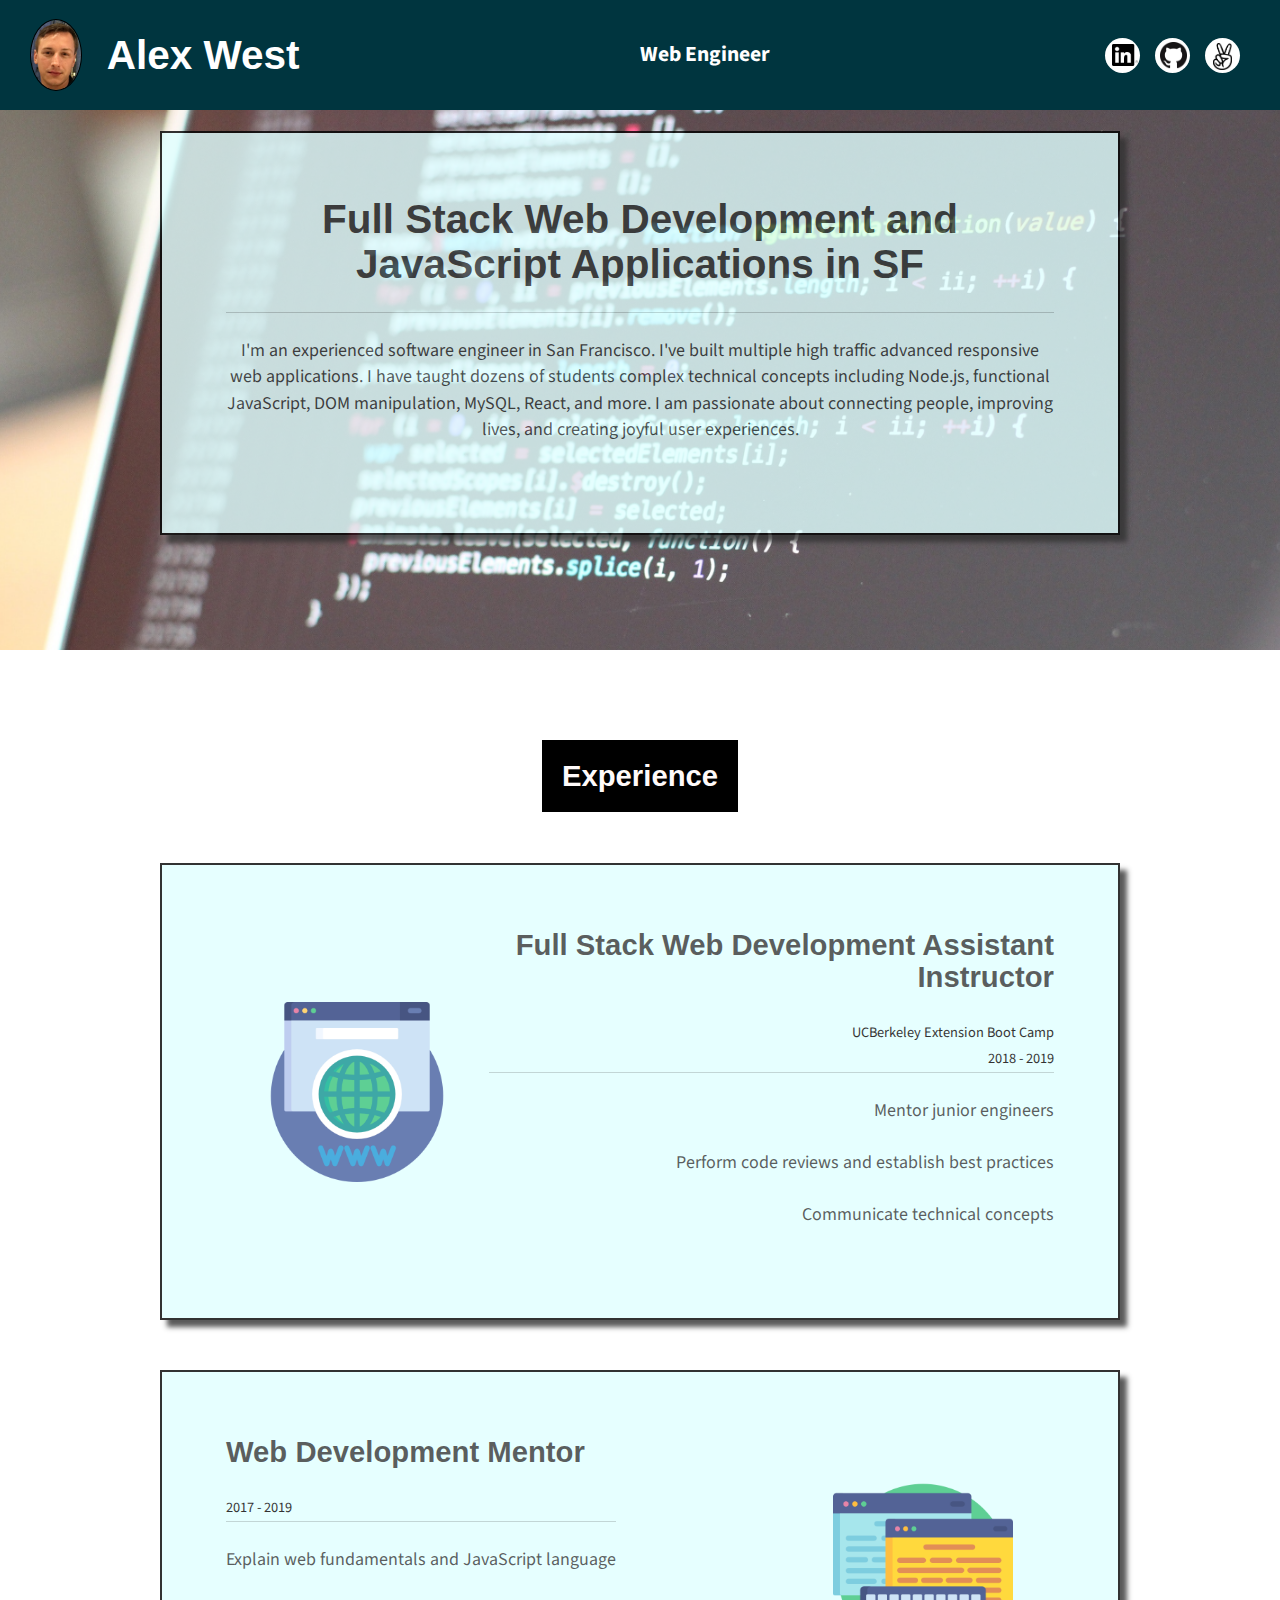
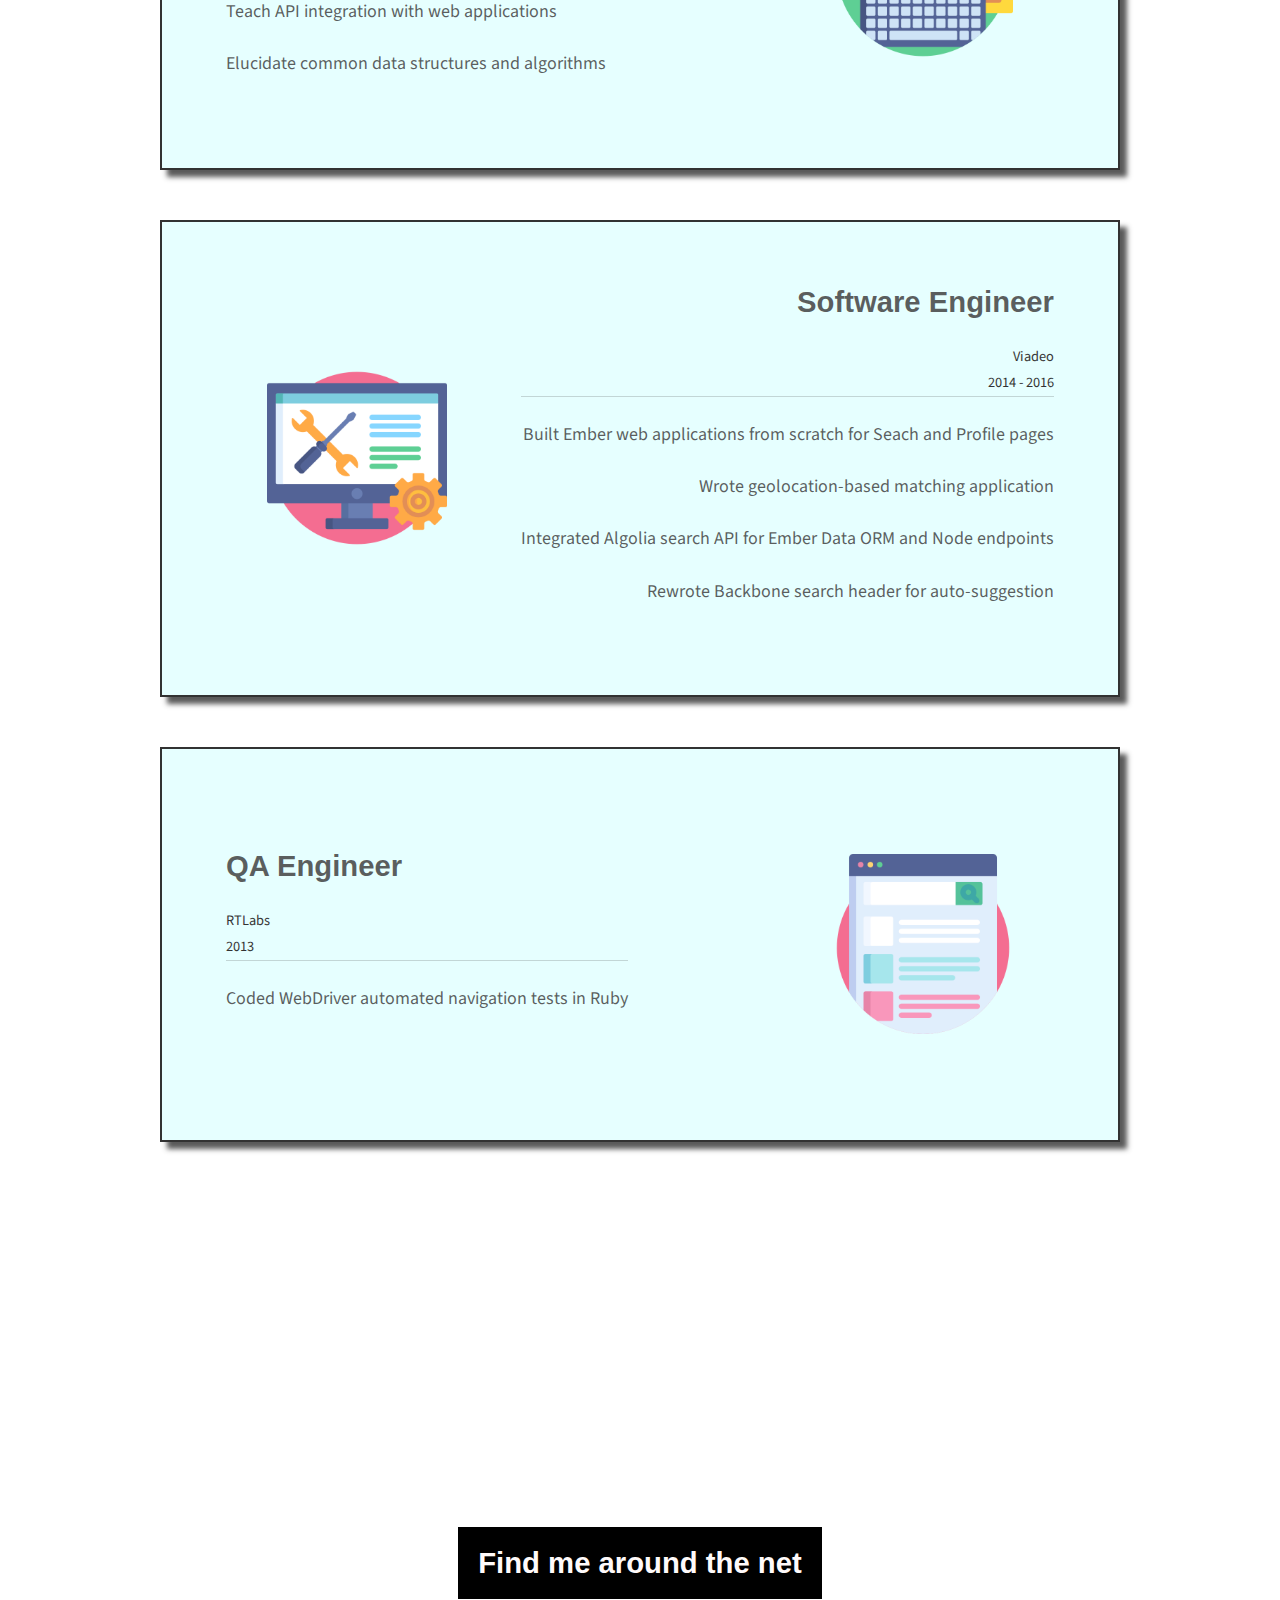
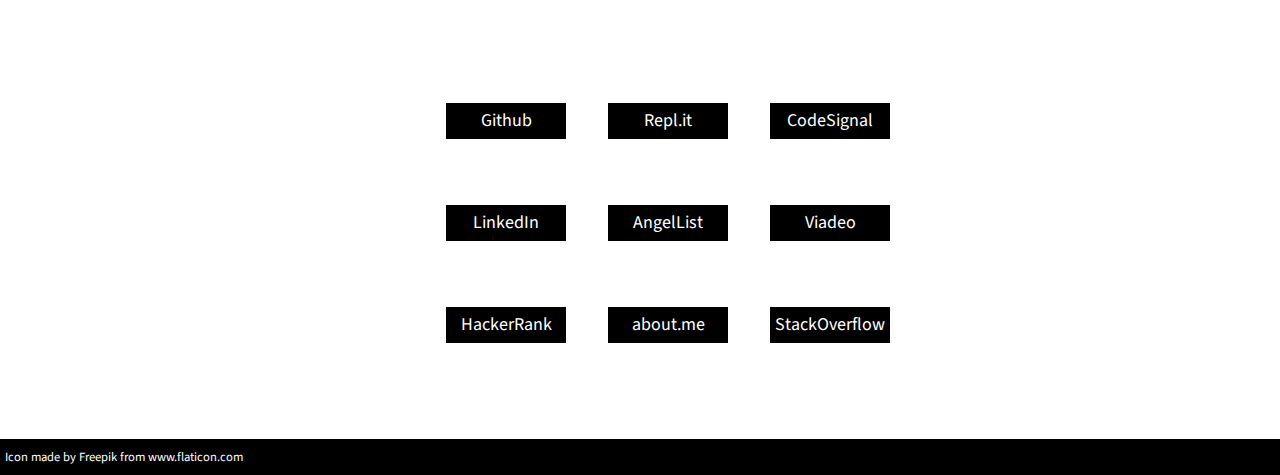
==== commit 1f0a0de0: "Add icon images" ====
--- a/index.html
+++ b/index.html
@@ -1 +1 @@
-<!DOCTYPE html><html lang="en"><head><meta charSet="utf-8"/><meta http-equiv="x-ua-compatible" content="ie=edge"/><meta name="viewport" content="width=device-width, initial-scale=1, shrink-to-fit=no"/><style data-href="/styles.0e892e3981b0758e4a47.css">@import url(https://fonts.googleapis.com/css?family=Source+Sans+Pro);html{font-family:sans-serif;-ms-text-size-adjust:100%;-webkit-text-size-adjust:100%}body{margin:0}article,aside,details,figcaption,figure,footer,header,main,menu,nav,section,summary{display:block}audio,canvas,progress,video{display:inline-block}audio:not([controls]){display:none;height:0}progress{vertical-align:baseline}[hidden],template{display:none}a{background-color:transparent;-webkit-text-decoration-skip:objects}a:active,a:hover{outline-width:0}abbr[title]{border-bottom:none;text-decoration:underline;-webkit-text-decoration:underline dotted;text-decoration:underline dotted}b,strong{font-weight:inherit;font-weight:bolder}dfn{font-style:italic}h1{font-size:2em;margin:.67em 0}mark{background-color:#ff0;color:#000}small{font-size:80%}sub,sup{font-size:75%;line-height:0;position:relative;vertical-align:baseline}sub{bottom:-.25em}sup{top:-.5em}img{border-style:none}svg:not(:root){overflow:hidden}code,kbd,pre,samp{font-family:monospace,monospace;font-size:1em}figure{margin:1em 40px}hr{box-sizing:content-box;height:0;overflow:visible}button,input,optgroup,select,textarea{font:inherit;margin:0}optgroup{font-weight:700}button,input{overflow:visible}button,select{text-transform:none}[type=reset],[type=submit],button,html [type=button]{-webkit-appearance:button}[type=button]::-moz-focus-inner,[type=reset]::-moz-focus-inner,[type=submit]::-moz-focus-inner,button::-moz-focus-inner{border-style:none;padding:0}[type=button]:-moz-focusring,[type=reset]:-moz-focusring,[type=submit]:-moz-focusring,button:-moz-focusring{outline:1px dotted ButtonText}fieldset{border:1px solid silver;margin:0 2px;padding:.35em .625em .75em}legend{box-sizing:border-box;color:inherit;display:table;max-width:100%;padding:0;white-space:normal}textarea{overflow:auto}[type=checkbox],[type=radio]{box-sizing:border-box;padding:0}[type=number]::-webkit-inner-spin-button,[type=number]::-webkit-outer-spin-button{height:auto}[type=search]{-webkit-appearance:textfield;outline-offset:-2px}[type=search]::-webkit-search-cancel-button,[type=search]::-webkit-search-decoration{-webkit-appearance:none}::-webkit-input-placeholder{color:inherit;opacity:.54}::-webkit-file-upload-button{-webkit-appearance:button;font:inherit}html{font:112.5%/1.45em georgia,serif;box-sizing:border-box;overflow-y:scroll}*,:after,:before{box-sizing:inherit}body{color:rgba(0,0,0,.8);font-family:georgia,serif;font-weight:400;word-wrap:break-word;-webkit-font-kerning:normal;font-kerning:normal;-ms-font-feature-settings:"kern","liga","clig","calt";-webkit-font-feature-settings:"kern","liga","clig","calt";font-feature-settings:"kern","liga","clig","calt"}img{margin-left:0;margin-right:0;margin-top:0;padding:0}h1{font-size:2.25rem}h1,h2{padding:0;margin:0 0 1.45rem;color:inherit;font-family:-apple-system,BlinkMacSystemFont,Segoe UI,Roboto,Oxygen,Ubuntu,Cantarell,Fira Sans,Droid Sans,Helvetica Neue,sans-serif;font-weight:700;text-rendering:optimizeLegibility;line-height:1.1}h2{font-size:1.62671rem}h3{font-size:1.38316rem}h3,h4{padding:0;margin:0 0 1.45rem;color:inherit;font-family:-apple-system,BlinkMacSystemFont,Segoe UI,Roboto,Oxygen,Ubuntu,Cantarell,Fira Sans,Droid Sans,Helvetica Neue,sans-serif;font-weight:700;text-rendering:optimizeLegibility;line-height:1.1}h4{font-size:1rem}h5{font-size:.85028rem}h5,h6{padding:0;margin:0 0 1.45rem;color:inherit;font-family:-apple-system,BlinkMacSystemFont,Segoe UI,Roboto,Oxygen,Ubuntu,Cantarell,Fira Sans,Droid Sans,Helvetica Neue,sans-serif;font-weight:700;text-rendering:optimizeLegibility;line-height:1.1}h6{font-size:.78405rem}hgroup{padding:0;margin:0 0 1.45rem}ol,ul{padding:0;margin:0 0 1.45rem 1.45rem;list-style-position:outside;list-style-image:none}dd,dl,figure,p{padding:0;margin:0 0 1.45rem}pre{margin:0 0 1.45rem;font-size:.85rem;line-height:1.42;background:rgba(0,0,0,.04);border-radius:3px;overflow:auto;word-wrap:normal;padding:1.45rem}table{font-size:1rem;line-height:1.45rem;border-collapse:collapse;width:100%}fieldset,table{padding:0;margin:0 0 1.45rem}blockquote{padding:0;margin:0 1.45rem 1.45rem}form,iframe,noscript{padding:0;margin:0 0 1.45rem}hr{padding:0;margin:0 0 calc(1.45rem - 1px);background:rgba(0,0,0,.2);border:none;height:1px}address{padding:0;margin:0 0 1.45rem}b,dt,strong,th{font-weight:700}li{margin-bottom:.725rem}ol li,ul li{padding-left:0}li>ol,li>ul{margin-left:1.45rem;margin-bottom:.725rem;margin-top:.725rem}blockquote :last-child,li :last-child,p :last-child{margin-bottom:0}li>p{margin-bottom:.725rem}code,kbd,samp{font-size:.85rem;line-height:1.45rem}abbr,abbr[title],acronym{border-bottom:1px dotted rgba(0,0,0,.5);cursor:help}abbr[title]{text-decoration:none}td,th,thead{text-align:left}td,th{border-bottom:1px solid rgba(0,0,0,.12);font-feature-settings:"tnum";-moz-font-feature-settings:"tnum";-ms-font-feature-settings:"tnum";-webkit-font-feature-settings:"tnum";padding:.725rem .96667rem calc(.725rem - 1px)}td:first-child,th:first-child{padding-left:0}td:last-child,th:last-child{padding-right:0}code,tt{background-color:rgba(0,0,0,.04);border-radius:3px;font-family:SFMono-Regular,Consolas,Roboto Mono,Droid Sans Mono,Liberation Mono,Menlo,Courier,monospace;padding:.2em 0}pre code{background:none;line-height:1.42}code:after,code:before,tt:after,tt:before{letter-spacing:-.2em;content:" "}pre code:after,pre code:before,pre tt:after,pre tt:before{content:""}@media only screen and (max-width:480px){html{font-size:100%}}*{font-family:Source Sans Pro,sans-serif}header{background-color:#00353f;padding:10px}.about{background-image:url(/static/code-coding-computer-270373-27b5070dd15f4ade172e20c04c3dc9a9.jpg);position:relative}.about,.portfolio{background-attachment:fixed;background-position:50%;background-repeat:no-repeat;background-size:cover}.portfolio{background-image:url(/static/ai-artificial-intelligence-codes-247791-a9cd0e2398d5ac3dab954fb815d27227.jpg)}.experience{background-image:url(/static/architecture-bridge-dark-1635439-0a3dd1cf7a25a4410f835bdb5aa2ab64.jpg)}.experience,.social{background-attachment:fixed;background-position:50%;background-repeat:no-repeat;background-size:cover}.social{background-image:url(/static/black-and-white-cars-city-6732-a34ee53711f6259c112f275af01d868c.jpg)}section{padding:5rem 0;display:-webkit-flex;display:flex;-webkit-flex-direction:column;flex-direction:column;-webkit-justify-content:center;justify-content:center;-webkit-align-items:center;align-items:center}.about{padding-top:1.45rem;margin-top:80px}.social-icons a:hover{background-color:#789!important}.text-container{background-color:#e0ffff;opacity:.8;width:75%;padding:5%;position:relative;box-shadow:7px 7px 5px 0 #323232;margin:25px;border:2px solid #000}section .text-container:first-child{text-align:left}section .text-container:nth-child(2n){text-align:right}section.about .text-container{text-align:center}.links-container{margin-top:4em;display:grid;grid-template-columns:auto auto auto;-webkit-column-gap:30px;column-gap:30px;row-gap:3rem;grid-auto-columns:auto}@media screen and (max-width:450px){.links-container{grid-template-columns:auto auto}}.social-link{margin:5px;text-decoration:none;padding:5px;background-color:#000;color:#fff;border:1px solid #fff;text-align:center}.social-link:hover{background-color:#fff;color:#000;text-decoration:underline;border:1px solid #000}.heading{color:"snow";background-color:"black";padding:"20px"}</style><meta name="generator" content="Gatsby 2.1.4"/><title data-react-helmet="true">Home | Alex West</title><meta data-react-helmet="true" name="description" content=""/><meta data-react-helmet="true" property="og:title" content="Home"/><meta data-react-helmet="true" property="og:description" content=""/><meta data-react-helmet="true" property="og:type" content="website"/><meta data-react-helmet="true" name="twitter:card" content="summary"/><meta data-react-helmet="true" name="twitter:creator" content="@awwest"/><meta data-react-helmet="true" name="twitter:title" content="Home"/><meta data-react-helmet="true" name="twitter:description" content=""/><meta data-react-helmet="true" name="keywords" content="gatsby, application, react"/><link rel="shortcut icon" href="/icons/icon-48x48.png"/><link rel="manifest" href="/manifest.webmanifest"/><meta name="theme-color" content="#663399"/><link rel="apple-touch-icon" sizes="48x48" href="/icons/icon-48x48.png"/><link rel="apple-touch-icon" sizes="72x72" href="/icons/icon-72x72.png"/><link rel="apple-touch-icon" sizes="96x96" href="/icons/icon-96x96.png"/><link rel="apple-touch-icon" sizes="144x144" href="/icons/icon-144x144.png"/><link rel="apple-touch-icon" sizes="192x192" href="/icons/icon-192x192.png"/><link rel="apple-touch-icon" sizes="256x256" href="/icons/icon-256x256.png"/><link rel="apple-touch-icon" sizes="384x384" href="/icons/icon-384x384.png"/><link rel="apple-touch-icon" sizes="512x512" href="/icons/icon-512x512.png"/><link as="script" rel="preload" href="/1-02d31734eacd1f0a1025.js"/><link as="script" rel="preload" href="/component---src-pages-index-js-221557b057b3620c31a2.js"/><link as="script" rel="preload" href="/app-12edab03198feaceaed2.js"/><link as="script" rel="preload" href="/styles-2fc6a1da1c3e6223c635.js"/><link as="script" rel="preload" href="/webpack-runtime-e4d80d0dcc8e6243aefd.js"/><link as="fetch" rel="preload" href="/static/d/173/path---index-6a9-NZuapzHg3X9TaN1iIixfv1W23E.json" crossorigin="use-credentials"/></head><body><noscript id="gatsby-noscript">This app works best with JavaScript enabled.</noscript><div id="___gatsby"><div style="outline:none" tabindex="-1" role="group"><header style="margin-bottom:1.45rem;position:fixed;top:0;width:100%;z-index:5"><div style="display:flex;flex-wrap:wrap;flex-direction:row;justify-content:space-between;align-items:center;padding:0.5rem 1.0875rem"><h1 style="margin:0"><a aria-current="page" style="color:white;text-decoration:none;float:left" class="" href="/">Alex West</a></h1><div style="position:relative;font-size:1.2em;color:#fff;font-weight:bold">Web Engineer</div><div class="social-icons" style="display:flex;flex-direction:row;align-items:center"><a href="https://linkedin.com/in/alexwwest" target="_blank" style="background-color:white;border-radius:50%;padding:10%;position:relative;display:inline-block;height:35px;width:35px;margin-right:15px"><img src="[data-uri]" alt="linkedin.com/in/alexwwest" style="height:22px;background-color:transparent;color:white;bottom:7px;right:7px;position:relative"/></a><a href="https://github.com/awwest" target="_blank" style="background-color:white;border-radius:50%;padding:10%;position:relative;display:inline-block;height:35px;width:35px;margin-right:15px"><img src="[data-uri]" alt="github.com/awwest" style="height:1.5em;width:1.5em;background-color:transparent;color:white;bottom:9px;right:9px;position:relative"/></a><a href="https://angel.co/alex-west" target="_blank" style="background-color:white;border-radius:50%;padding:10%;position:relative;display:inline-block;height:35px;width:35px"><img src="/static/al-f349f67721ec33a235390e9115ddf7da.png" alt="angel.co/alex-west" style="height:1.5em;background-color:transparent;color:white;bottom:8px;right:6px;position:relative"/></a></div></div></header><div style="padding-top:0"><main><section class="about"><div class="text-container"><h1>Full Stack Web Development and JavaScript Applications in SF</h1><hr/><p>I&#x27;m an experienced software engineer in San Francisco. I&#x27;ve built multiple high traffic advanced responsive web applications. I have taught dozens of students complex technical concepts including Node.js, functional JavaScript, DOM manipulation, MySQL, React, and more. I am passionate about connecting people, improving lives, and creating joyful user experiences.</p></div></section><section class="experience"><h2 class="heading" style="color:snow;background-color:black;padding:20px">Experience</h2><div class="text-container"><h2 class="title">Full Stack Web Development Assistant Instructor</h2><div class="xp-sub" style="font-size:0.8em;color:black"><div class="">UCBerkeley Extension Boot Camp</div><div class="">2018 - 2019</div></div><hr/><p class="">Mentor junior engineers</p><p class="">Perform code reviews and establish best practices</p><p class="">Communicate technical concepts</p></div><div class="text-container"><h2 class="title">Web Development Mentor</h2><div class="xp-sub" style="font-size:0.8em;color:black"><div class=""></div><div class="">2017 - 2019</div></div><hr/><p class="">Explain web fundamentals and JavaScript language </p><p class="">Teach API integration with web applications</p><p class="">Elucidate common data structures and algorithms</p></div><div class="text-container"><h2 class="title">Software Engineer</h2><div class="xp-sub" style="font-size:0.8em;color:black"><div class="">Viadeo</div><div class="">2014 - 2016</div></div><hr/><p class="">Built Ember web applications from scratch for Seach and Profile pages</p><p class="">Wrote geolocation-based matching application</p><p class="">Integrated Algolia search API for Ember Data ORM and Node endpoints</p><p class="">Rewrote Backbone search header for auto-suggestion</p></div><div class="text-container"><h2 class="title">QA Engineer</h2><div class="xp-sub" style="font-size:0.8em;color:black"><div class="">RTLabs</div><div class="">2013</div></div><hr/><p class="">Coded WebDriver automated navigation tests in Ruby</p></div></section><section class="portfolio"></section><section class="social"><h2 class="heading" style="color:snow;background-color:black;padding:20px"> Find me around the net </h2><div class="links-container"><a class="social-link" href="https://github.com/awwest">Github</a><a class="social-link" href="https://repl.it/@awwest">Repl.it</a><a class="social-link" href="https://app.codesignal.com/profile/awwest">CodeSignal</a><a class="social-link" href="https://linkedin.com/in/alexwwest">LinkedIn</a><a class="social-link" href="https://angel.co/alex-west">AngelList</a><a class="social-link" href="https://www.viadeo.com/p/002ou9389bi0pxa">Viadeo</a><a class="social-link" href="https://www.hackerrank.com/awwest">HackerRank</a><a class="social-link" href="https://about.me/alex.west">about.me</a><a class="social-link" href="https://stackoverflow.com/users/3268028/awest">StackOverflow</a></div></section></main><footer></footer></div></div></div><script id="gatsby-script-loader">/*<![CDATA[*/window.page={"componentChunkName":"component---src-pages-index-js","jsonName":"index","path":"/"};window.dataPath="173/path---index-6a9-NZuapzHg3X9TaN1iIixfv1W23E";/*]]>*/</script><script id="gatsby-chunk-mapping">/*<![CDATA[*/window.___chunkMapping={"app":["/app-12edab03198feaceaed2.js"],"component---src-pages-404-js":["/component---src-pages-404-js-04aa1505abd4941e7311.js"],"component---src-pages-index-js":["/component---src-pages-index-js-221557b057b3620c31a2.js"],"component---src-pages-page-2-js":["/component---src-pages-page-2-js-d61d4317ea1d88ace74f.js"],"pages-manifest":["/pages-manifest-4639eddb518bf5dbce4a.js"]};/*]]>*/</script><script src="/webpack-runtime-e4d80d0dcc8e6243aefd.js" async=""></script><script src="/styles-2fc6a1da1c3e6223c635.js" async=""></script><script src="/app-12edab03198feaceaed2.js" async=""></script><script src="/component---src-pages-index-js-221557b057b3620c31a2.js" async=""></script><script src="/1-02d31734eacd1f0a1025.js" async=""></script></body></html>+<!DOCTYPE html><html lang="en"><head><meta charSet="utf-8"/><meta http-equiv="x-ua-compatible" content="ie=edge"/><meta name="viewport" content="width=device-width, initial-scale=1, shrink-to-fit=no"/><style data-href="/styles.364d11d753e0f09a1fe7.css">@import url(https://fonts.googleapis.com/css?family=Source+Sans+Pro);html{font-family:sans-serif;-ms-text-size-adjust:100%;-webkit-text-size-adjust:100%}body{margin:0}article,aside,details,figcaption,figure,footer,header,main,menu,nav,section,summary{display:block}audio,canvas,progress,video{display:inline-block}audio:not([controls]){display:none;height:0}progress{vertical-align:baseline}[hidden],template{display:none}a{background-color:transparent;-webkit-text-decoration-skip:objects}a:active,a:hover{outline-width:0}abbr[title]{border-bottom:none;text-decoration:underline;-webkit-text-decoration:underline dotted;text-decoration:underline dotted}b,strong{font-weight:inherit;font-weight:bolder}dfn{font-style:italic}h1{font-size:2em;margin:.67em 0}mark{background-color:#ff0;color:#000}small{font-size:80%}sub,sup{font-size:75%;line-height:0;position:relative;vertical-align:baseline}sub{bottom:-.25em}sup{top:-.5em}img{border-style:none}svg:not(:root){overflow:hidden}code,kbd,pre,samp{font-family:monospace,monospace;font-size:1em}figure{margin:1em 40px}hr{box-sizing:content-box;height:0;overflow:visible}button,input,optgroup,select,textarea{font:inherit;margin:0}optgroup{font-weight:700}button,input{overflow:visible}button,select{text-transform:none}[type=reset],[type=submit],button,html [type=button]{-webkit-appearance:button}[type=button]::-moz-focus-inner,[type=reset]::-moz-focus-inner,[type=submit]::-moz-focus-inner,button::-moz-focus-inner{border-style:none;padding:0}[type=button]:-moz-focusring,[type=reset]:-moz-focusring,[type=submit]:-moz-focusring,button:-moz-focusring{outline:1px dotted ButtonText}fieldset{border:1px solid silver;margin:0 2px;padding:.35em .625em .75em}legend{box-sizing:border-box;color:inherit;display:table;max-width:100%;padding:0;white-space:normal}textarea{overflow:auto}[type=checkbox],[type=radio]{box-sizing:border-box;padding:0}[type=number]::-webkit-inner-spin-button,[type=number]::-webkit-outer-spin-button{height:auto}[type=search]{-webkit-appearance:textfield;outline-offset:-2px}[type=search]::-webkit-search-cancel-button,[type=search]::-webkit-search-decoration{-webkit-appearance:none}::-webkit-input-placeholder{color:inherit;opacity:.54}::-webkit-file-upload-button{-webkit-appearance:button;font:inherit}html{font:112.5%/1.45em georgia,serif;box-sizing:border-box;overflow-y:scroll}*,:after,:before{box-sizing:inherit}body{color:rgba(0,0,0,.8);font-family:georgia,serif;font-weight:400;word-wrap:break-word;-webkit-font-kerning:normal;font-kerning:normal;-ms-font-feature-settings:"kern","liga","clig","calt";-webkit-font-feature-settings:"kern","liga","clig","calt";font-feature-settings:"kern","liga","clig","calt"}img{margin-left:0;margin-right:0;margin-top:0;padding:0}h1{font-size:2.25rem}h1,h2{padding:0;margin:0 0 1.45rem;color:inherit;font-family:-apple-system,BlinkMacSystemFont,Segoe UI,Roboto,Oxygen,Ubuntu,Cantarell,Fira Sans,Droid Sans,Helvetica Neue,sans-serif;font-weight:700;text-rendering:optimizeLegibility;line-height:1.1}h2{font-size:1.62671rem}h3{font-size:1.38316rem}h3,h4{padding:0;margin:0 0 1.45rem;color:inherit;font-family:-apple-system,BlinkMacSystemFont,Segoe UI,Roboto,Oxygen,Ubuntu,Cantarell,Fira Sans,Droid Sans,Helvetica Neue,sans-serif;font-weight:700;text-rendering:optimizeLegibility;line-height:1.1}h4{font-size:1rem}h5{font-size:.85028rem}h5,h6{padding:0;margin:0 0 1.45rem;color:inherit;font-family:-apple-system,BlinkMacSystemFont,Segoe UI,Roboto,Oxygen,Ubuntu,Cantarell,Fira Sans,Droid Sans,Helvetica Neue,sans-serif;font-weight:700;text-rendering:optimizeLegibility;line-height:1.1}h6{font-size:.78405rem}hgroup{padding:0;margin:0 0 1.45rem}ol,ul{padding:0;margin:0 0 1.45rem 1.45rem;list-style-position:outside;list-style-image:none}dd,dl,figure,p{padding:0;margin:0 0 1.45rem}pre{margin:0 0 1.45rem;font-size:.85rem;line-height:1.42;background:rgba(0,0,0,.04);border-radius:3px;overflow:auto;word-wrap:normal;padding:1.45rem}table{font-size:1rem;line-height:1.45rem;border-collapse:collapse;width:100%}fieldset,table{padding:0;margin:0 0 1.45rem}blockquote{padding:0;margin:0 1.45rem 1.45rem}form,iframe,noscript{padding:0;margin:0 0 1.45rem}hr{padding:0;margin:0 0 calc(1.45rem - 1px);background:rgba(0,0,0,.2);border:none;height:1px}address{padding:0;margin:0 0 1.45rem}b,dt,strong,th{font-weight:700}li{margin-bottom:.725rem}ol li,ul li{padding-left:0}li>ol,li>ul{margin-left:1.45rem;margin-bottom:.725rem;margin-top:.725rem}blockquote :last-child,li :last-child,p :last-child{margin-bottom:0}li>p{margin-bottom:.725rem}code,kbd,samp{font-size:.85rem;line-height:1.45rem}abbr,abbr[title],acronym{border-bottom:1px dotted rgba(0,0,0,.5);cursor:help}abbr[title]{text-decoration:none}td,th,thead{text-align:left}td,th{border-bottom:1px solid rgba(0,0,0,.12);font-feature-settings:"tnum";-moz-font-feature-settings:"tnum";-ms-font-feature-settings:"tnum";-webkit-font-feature-settings:"tnum";padding:.725rem .96667rem calc(.725rem - 1px)}td:first-child,th:first-child{padding-left:0}td:last-child,th:last-child{padding-right:0}code,tt{background-color:rgba(0,0,0,.04);border-radius:3px;font-family:SFMono-Regular,Consolas,Roboto Mono,Droid Sans Mono,Liberation Mono,Menlo,Courier,monospace;padding:.2em 0}pre code{background:none;line-height:1.42}code:after,code:before,tt:after,tt:before{letter-spacing:-.2em;content:" "}pre code:after,pre code:before,pre tt:after,pre tt:before{content:""}@media only screen and (max-width:480px){html{font-size:100%}}*{font-family:Source Sans Pro,sans-serif}header{background-color:#00353f;padding:10px}.about{background-image:url(/static/code-coding-computer-270373-27b5070dd15f4ade172e20c04c3dc9a9.jpg);position:relative}.about,.portfolio{background-attachment:fixed;background-position:50%;background-repeat:no-repeat;background-size:cover}.portfolio{background-image:url(/static/ai-artificial-intelligence-codes-247791-a9cd0e2398d5ac3dab954fb815d27227.jpg)}.experience{background-image:url(/static/architecture-bridge-dark-1635439-0a3dd1cf7a25a4410f835bdb5aa2ab64.jpg)}.experience,.social{background-attachment:fixed;background-position:50%;background-repeat:no-repeat;background-size:cover}.social{background-image:url(/static/black-and-white-cars-city-6732-a34ee53711f6259c112f275af01d868c.jpg)}section{padding:5rem 0;display:-webkit-flex;display:flex;-webkit-flex-direction:column;flex-direction:column;-webkit-justify-content:center;justify-content:center;-webkit-align-items:center;align-items:center}.about{padding-top:1.45rem;margin-top:80px}.social-icons a:hover{background-color:#789!important}.text-container{background-color:#e0ffff;opacity:.8;width:75%;padding:5%;position:relative;box-shadow:7px 7px 5px 0 #323232;margin:25px;border:2px solid #000}section .text-container:first-child{text-align:left}section .text-container:nth-child(2n){text-align:right}section .text-container:nth-child(odd) img{-webkit-order:2;order:2}section.about .text-container{text-align:center}.links-container{margin-top:4em;display:grid;grid-template-columns:33% 33% 33%;-webkit-column-gap:30px;column-gap:30px;row-gap:3rem;grid-auto-columns:auto}@media screen and (max-width:450px){.links-container{grid-template-columns:45% 45%}}.social-link{margin:5px;text-decoration:none;padding:5px;background-color:#000;color:#fff;border:1px solid #fff;text-align:center}.social-link:hover{background-color:#fff;color:#000;text-decoration:underline;border:1px solid #000}.heading{color:"snow";background-color:"black";padding:"20px"}footer{padding:5px;background-color:#000;color:#fff;font-size:.7rem}</style><meta name="generator" content="Gatsby 2.1.4"/><title data-react-helmet="true">Home | Alex West</title><meta data-react-helmet="true" name="description" content=""/><meta data-react-helmet="true" property="og:title" content="Home"/><meta data-react-helmet="true" property="og:description" content=""/><meta data-react-helmet="true" property="og:type" content="website"/><meta data-react-helmet="true" name="twitter:card" content="summary"/><meta data-react-helmet="true" name="twitter:creator" content="@awwest"/><meta data-react-helmet="true" name="twitter:title" content="Home"/><meta data-react-helmet="true" name="twitter:description" content=""/><meta data-react-helmet="true" name="keywords" content="gatsby, application, react"/><link rel="shortcut icon" href="/icons/icon-48x48.png"/><link rel="manifest" href="/manifest.webmanifest"/><meta name="theme-color" content="#663399"/><link rel="apple-touch-icon" sizes="48x48" href="/icons/icon-48x48.png"/><link rel="apple-touch-icon" sizes="72x72" href="/icons/icon-72x72.png"/><link rel="apple-touch-icon" sizes="96x96" href="/icons/icon-96x96.png"/><link rel="apple-touch-icon" sizes="144x144" href="/icons/icon-144x144.png"/><link rel="apple-touch-icon" sizes="192x192" href="/icons/icon-192x192.png"/><link rel="apple-touch-icon" sizes="256x256" href="/icons/icon-256x256.png"/><link rel="apple-touch-icon" sizes="384x384" href="/icons/icon-384x384.png"/><link rel="apple-touch-icon" sizes="512x512" href="/icons/icon-512x512.png"/><link as="script" rel="preload" href="/1-9061de1b58b9c50f7c88.js"/><link as="script" rel="preload" href="/component---src-pages-index-js-4bed1ab145305ae28d55.js"/><link as="script" rel="preload" href="/app-12edab03198feaceaed2.js"/><link as="script" rel="preload" href="/styles-03ccf2262537474f89c5.js"/><link as="script" rel="preload" href="/webpack-runtime-1299f1be9d832195e474.js"/><link as="fetch" rel="preload" href="/static/d/173/path---index-6a9-NZuapzHg3X9TaN1iIixfv1W23E.json" crossorigin="use-credentials"/></head><body><noscript id="gatsby-noscript">This app works best with JavaScript enabled.</noscript><div id="___gatsby"><div style="outline:none" tabindex="-1" role="group"><header style="margin-bottom:1.45rem;position:fixed;top:0;width:100%;z-index:5"><div style="display:flex;flex-wrap:wrap;flex-direction:row;justify-content:space-between;align-items:center;padding:0.5rem 1.0875rem"><a aria-current="page" style="color:white;text-decoration:none;display:flex;align-items:center" class="" href="/"><img src="/static/self3-72e85a216c8dff21736cc7c62cea7a2a.png" style="height:4rem;margin-right:15px;border-radius:50%;border:1px solid black"/><h1 style="margin:10px;min-width:11rem">Alex West</h1></a><div style="position:relative;font-size:1.2em;color:#fff;font-weight:bold">Web Engineer</div><div class="social-icons" style="display:flex;flex-direction:row;align-items:center;margin:10px"><a href="https://linkedin.com/in/alexwwest" target="_blank" style="background-color:white;border-radius:50%;padding:10%;position:relative;display:inline-block;height:35px;width:35px;margin-right:15px"><img src="[data-uri]" alt="linkedin.com/in/alexwwest" style="height:22px;background-color:transparent;color:white;bottom:7px;right:7px;position:relative"/></a><a href="https://github.com/awwest" target="_blank" style="background-color:white;border-radius:50%;padding:10%;position:relative;display:inline-block;height:35px;width:35px;margin-right:15px"><img src="[data-uri]" alt="github.com/awwest" style="height:1.5em;width:1.5em;background-color:transparent;color:white;bottom:9px;right:9px;position:relative"/></a><a href="https://angel.co/alex-west" target="_blank" style="background-color:white;border-radius:50%;padding:10%;position:relative;display:inline-block;height:35px;width:35px"><img src="/static/al-f349f67721ec33a235390e9115ddf7da.png" alt="angel.co/alex-west" style="height:1.5em;background-color:transparent;color:white;bottom:8px;right:6px;position:relative"/></a></div></div></header><div style="padding-top:0"><main><section class="about"><div class="text-container"><h1>Full Stack Web Development and JavaScript Applications in SF</h1><hr/><p>I&#x27;m an experienced software engineer in San Francisco. I&#x27;ve built multiple high traffic advanced responsive web applications. I have taught dozens of students complex technical concepts including Node.js, functional JavaScript, DOM manipulation, MySQL, React, and more. I am passionate about connecting people, improving lives, and creating joyful user experiences.</p></div></section><section class="experience"><h2 class="heading" style="color:snow;background-color:black;padding:20px">Experience</h2><div class="text-container"><div class="xp-flex" style="display:flex;align-items:center;justify-content:space-between"><img src="/static/www-ee10b82b73da7ae26f9c9dc90008edf0.png" style="height:10rem;margin:5%"/><div class="xp-text"><h2 class="title">Full Stack Web Development Assistant Instructor</h2><div class="xp-sub" style="font-size:0.8em;color:black"><div class="">UCBerkeley Extension Boot Camp</div><div class="">2018 - 2019</div></div><hr/><p class="">Mentor junior engineers</p><p class="">Perform code reviews and establish best practices</p><p class="">Communicate technical concepts</p></div></div></div><div class="text-container"><div class="xp-flex" style="display:flex;align-items:center;justify-content:space-between"><img src="/static/coding-f3797fb3e6dd6d5d4d88464cfe1598c8.png" style="height:10rem;margin:5%"/><div class="xp-text"><h2 class="title">Web Development Mentor</h2><div class="xp-sub" style="font-size:0.8em;color:black"><div class=""></div><div class="">2017 - 2019</div></div><hr/><p class="">Explain web fundamentals and JavaScript language </p><p class="">Teach API integration with web applications</p><p class="">Elucidate common data structures and algorithms</p></div></div></div><div class="text-container"><div class="xp-flex" style="display:flex;align-items:center;justify-content:space-between"><img src="/static/tech-35c19ad75f04b0e4de503c5ee282bc29.png" style="height:10rem;margin:5%"/><div class="xp-text"><h2 class="title">Software Engineer</h2><div class="xp-sub" style="font-size:0.8em;color:black"><div class="">Viadeo</div><div class="">2014 - 2016</div></div><hr/><p class="">Built Ember web applications from scratch for Seach and Profile pages</p><p class="">Wrote geolocation-based matching application</p><p class="">Integrated Algolia search API for Ember Data ORM and Node endpoints</p><p class="">Rewrote Backbone search header for auto-suggestion</p></div></div></div><div class="text-container"><div class="xp-flex" style="display:flex;align-items:center;justify-content:space-between"><img src="/static/search-dab82df80abfb3460082c8c489ff36f2.png" style="height:10rem;margin:5%"/><div class="xp-text"><h2 class="title">QA Engineer</h2><div class="xp-sub" style="font-size:0.8em;color:black"><div class="">RTLabs</div><div class="">2013</div></div><hr/><p class="">Coded WebDriver automated navigation tests in Ruby</p></div></div></div></section><section class="portfolio"></section><section class="social"><h2 class="heading" style="color:snow;background-color:black;padding:20px"> Find me around the net </h2><div class="links-container"><a class="social-link" href="https://github.com/awwest">Github</a><a class="social-link" href="https://repl.it/@awwest">Repl.it</a><a class="social-link" href="https://app.codesignal.com/profile/awwest">CodeSignal</a><a class="social-link" href="https://linkedin.com/in/alexwwest">LinkedIn</a><a class="social-link" href="https://angel.co/alex-west">AngelList</a><a class="social-link" href="https://www.viadeo.com/p/002ou9389bi0pxa">Viadeo</a><a class="social-link" href="https://www.hackerrank.com/awwest">HackerRank</a><a class="social-link" href="https://about.me/alex.west">about.me</a><a class="social-link" href="https://stackoverflow.com/users/3268028/awest">StackOverflow</a></div></section></main><footer>Icon made by <a style="text-decoration:none;color:#fff" href="https://www.flaticon.com/authors/freepik">Freepik</a> from www.flaticon.com</footer></div></div></div><script id="gatsby-script-loader">/*<![CDATA[*/window.page={"componentChunkName":"component---src-pages-index-js","jsonName":"index","path":"/"};window.dataPath="173/path---index-6a9-NZuapzHg3X9TaN1iIixfv1W23E";/*]]>*/</script><script id="gatsby-chunk-mapping">/*<![CDATA[*/window.___chunkMapping={"app":["/app-12edab03198feaceaed2.js"],"component---src-pages-404-js":["/component---src-pages-404-js-9b892235a83a97664352.js"],"component---src-pages-index-js":["/component---src-pages-index-js-4bed1ab145305ae28d55.js"],"component---src-pages-page-2-js":["/component---src-pages-page-2-js-64749934b0b1fa79bc31.js"],"pages-manifest":["/pages-manifest-4639eddb518bf5dbce4a.js"]};/*]]>*/</script><script src="/webpack-runtime-1299f1be9d832195e474.js" async=""></script><script src="/styles-03ccf2262537474f89c5.js" async=""></script><script src="/app-12edab03198feaceaed2.js" async=""></script><script src="/component---src-pages-index-js-4bed1ab145305ae28d55.js" async=""></script><script src="/1-9061de1b58b9c50f7c88.js" async=""></script></body></html>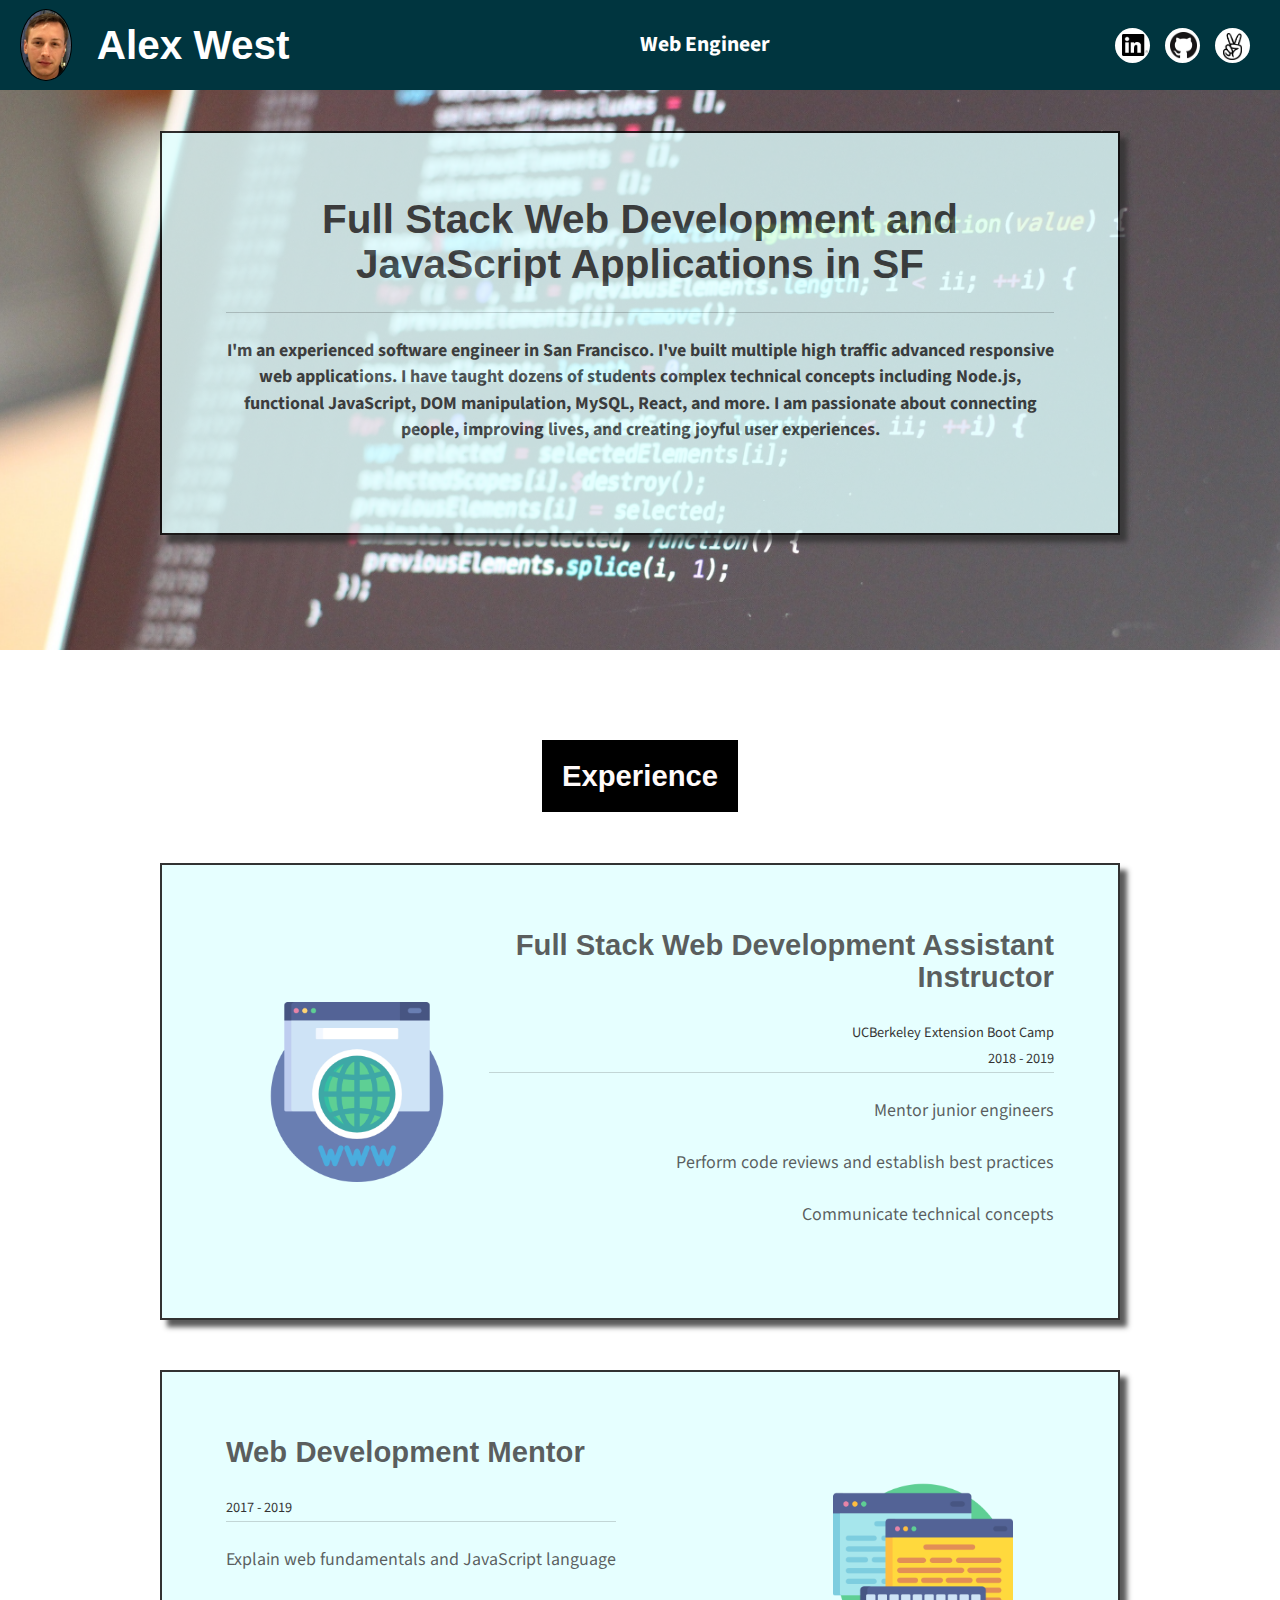
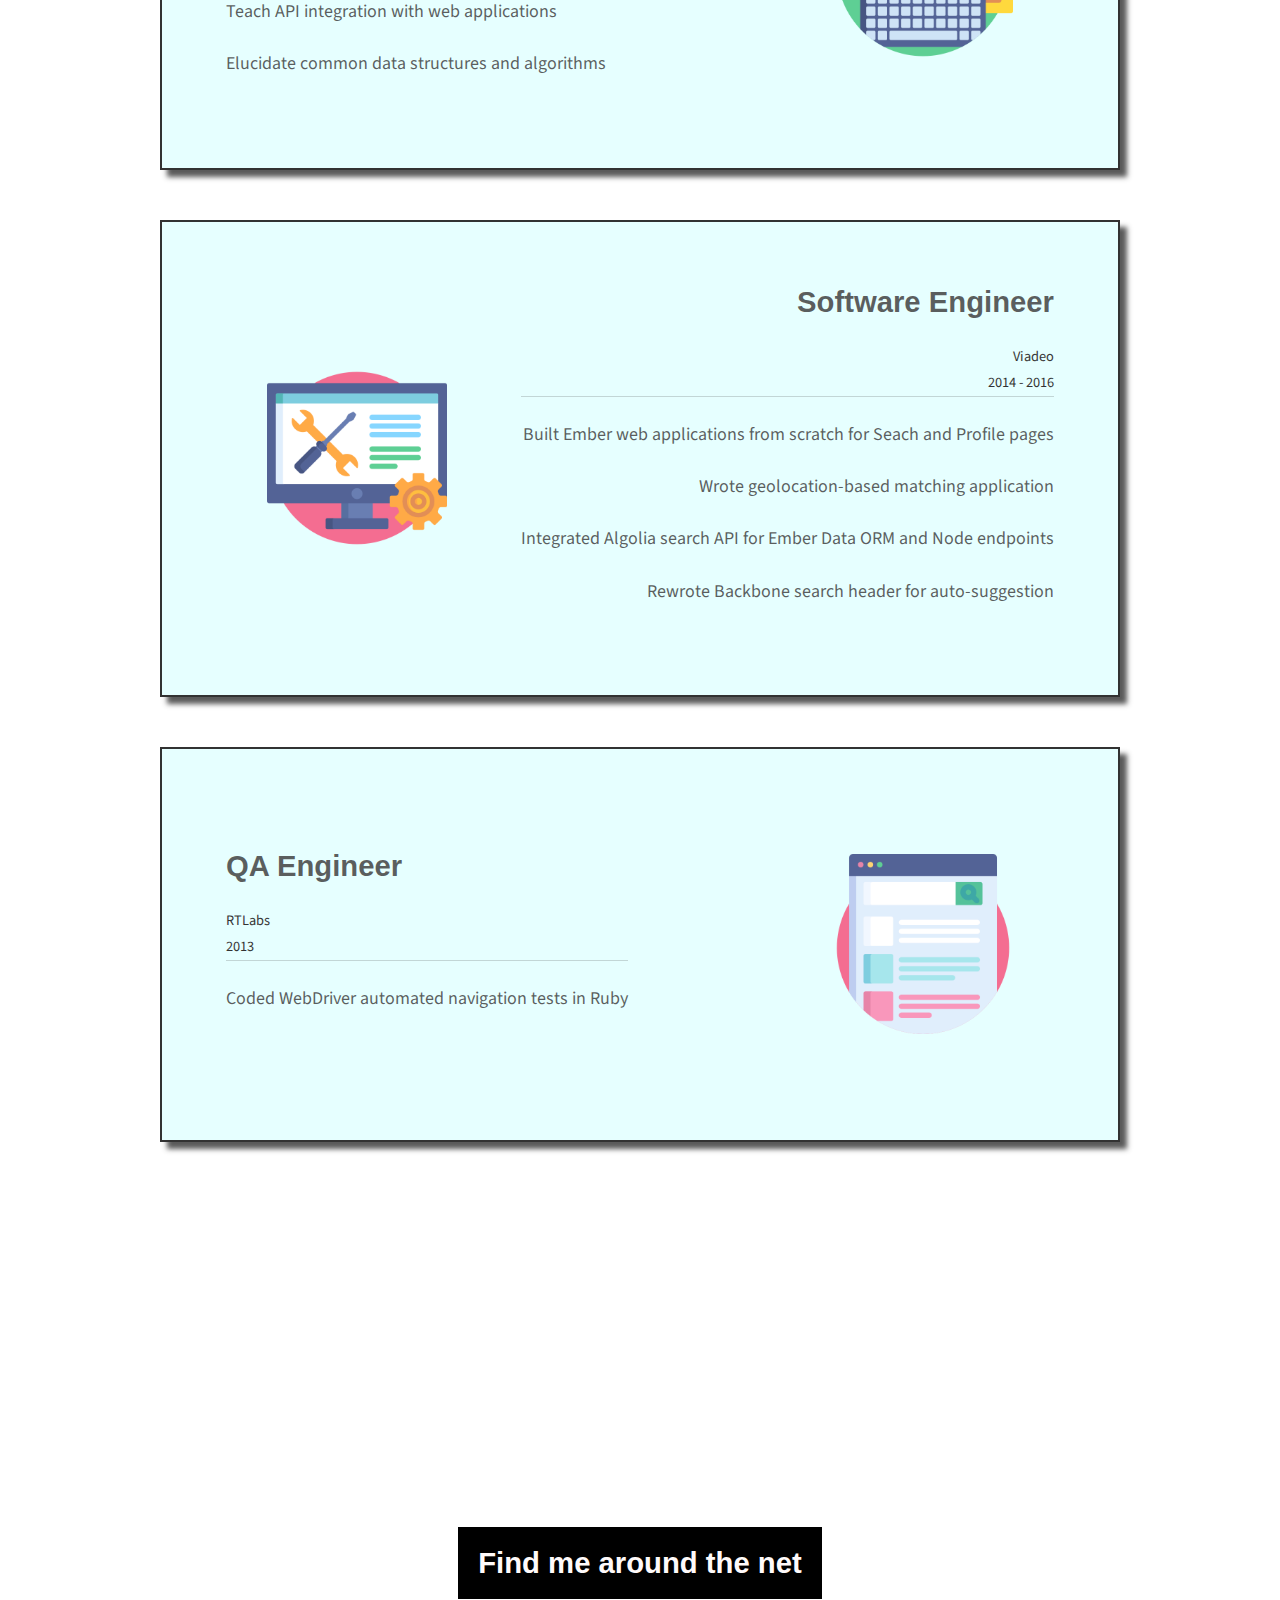
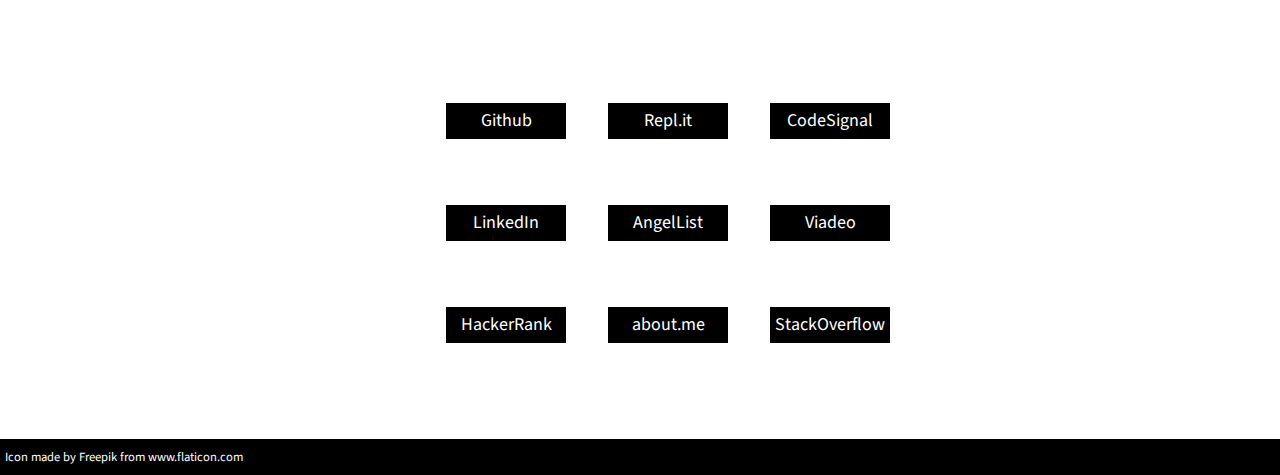
==== commit d5d0a68b: "Remove header padding" ====
--- a/index.html
+++ b/index.html
@@ -1 +1 @@
-<!DOCTYPE html><html lang="en"><head><meta charSet="utf-8"/><meta http-equiv="x-ua-compatible" content="ie=edge"/><meta name="viewport" content="width=device-width, initial-scale=1, shrink-to-fit=no"/><style data-href="/styles.364d11d753e0f09a1fe7.css">@import url(https://fonts.googleapis.com/css?family=Source+Sans+Pro);html{font-family:sans-serif;-ms-text-size-adjust:100%;-webkit-text-size-adjust:100%}body{margin:0}article,aside,details,figcaption,figure,footer,header,main,menu,nav,section,summary{display:block}audio,canvas,progress,video{display:inline-block}audio:not([controls]){display:none;height:0}progress{vertical-align:baseline}[hidden],template{display:none}a{background-color:transparent;-webkit-text-decoration-skip:objects}a:active,a:hover{outline-width:0}abbr[title]{border-bottom:none;text-decoration:underline;-webkit-text-decoration:underline dotted;text-decoration:underline dotted}b,strong{font-weight:inherit;font-weight:bolder}dfn{font-style:italic}h1{font-size:2em;margin:.67em 0}mark{background-color:#ff0;color:#000}small{font-size:80%}sub,sup{font-size:75%;line-height:0;position:relative;vertical-align:baseline}sub{bottom:-.25em}sup{top:-.5em}img{border-style:none}svg:not(:root){overflow:hidden}code,kbd,pre,samp{font-family:monospace,monospace;font-size:1em}figure{margin:1em 40px}hr{box-sizing:content-box;height:0;overflow:visible}button,input,optgroup,select,textarea{font:inherit;margin:0}optgroup{font-weight:700}button,input{overflow:visible}button,select{text-transform:none}[type=reset],[type=submit],button,html [type=button]{-webkit-appearance:button}[type=button]::-moz-focus-inner,[type=reset]::-moz-focus-inner,[type=submit]::-moz-focus-inner,button::-moz-focus-inner{border-style:none;padding:0}[type=button]:-moz-focusring,[type=reset]:-moz-focusring,[type=submit]:-moz-focusring,button:-moz-focusring{outline:1px dotted ButtonText}fieldset{border:1px solid silver;margin:0 2px;padding:.35em .625em .75em}legend{box-sizing:border-box;color:inherit;display:table;max-width:100%;padding:0;white-space:normal}textarea{overflow:auto}[type=checkbox],[type=radio]{box-sizing:border-box;padding:0}[type=number]::-webkit-inner-spin-button,[type=number]::-webkit-outer-spin-button{height:auto}[type=search]{-webkit-appearance:textfield;outline-offset:-2px}[type=search]::-webkit-search-cancel-button,[type=search]::-webkit-search-decoration{-webkit-appearance:none}::-webkit-input-placeholder{color:inherit;opacity:.54}::-webkit-file-upload-button{-webkit-appearance:button;font:inherit}html{font:112.5%/1.45em georgia,serif;box-sizing:border-box;overflow-y:scroll}*,:after,:before{box-sizing:inherit}body{color:rgba(0,0,0,.8);font-family:georgia,serif;font-weight:400;word-wrap:break-word;-webkit-font-kerning:normal;font-kerning:normal;-ms-font-feature-settings:"kern","liga","clig","calt";-webkit-font-feature-settings:"kern","liga","clig","calt";font-feature-settings:"kern","liga","clig","calt"}img{margin-left:0;margin-right:0;margin-top:0;padding:0}h1{font-size:2.25rem}h1,h2{padding:0;margin:0 0 1.45rem;color:inherit;font-family:-apple-system,BlinkMacSystemFont,Segoe UI,Roboto,Oxygen,Ubuntu,Cantarell,Fira Sans,Droid Sans,Helvetica Neue,sans-serif;font-weight:700;text-rendering:optimizeLegibility;line-height:1.1}h2{font-size:1.62671rem}h3{font-size:1.38316rem}h3,h4{padding:0;margin:0 0 1.45rem;color:inherit;font-family:-apple-system,BlinkMacSystemFont,Segoe UI,Roboto,Oxygen,Ubuntu,Cantarell,Fira Sans,Droid Sans,Helvetica Neue,sans-serif;font-weight:700;text-rendering:optimizeLegibility;line-height:1.1}h4{font-size:1rem}h5{font-size:.85028rem}h5,h6{padding:0;margin:0 0 1.45rem;color:inherit;font-family:-apple-system,BlinkMacSystemFont,Segoe UI,Roboto,Oxygen,Ubuntu,Cantarell,Fira Sans,Droid Sans,Helvetica Neue,sans-serif;font-weight:700;text-rendering:optimizeLegibility;line-height:1.1}h6{font-size:.78405rem}hgroup{padding:0;margin:0 0 1.45rem}ol,ul{padding:0;margin:0 0 1.45rem 1.45rem;list-style-position:outside;list-style-image:none}dd,dl,figure,p{padding:0;margin:0 0 1.45rem}pre{margin:0 0 1.45rem;font-size:.85rem;line-height:1.42;background:rgba(0,0,0,.04);border-radius:3px;overflow:auto;word-wrap:normal;padding:1.45rem}table{font-size:1rem;line-height:1.45rem;border-collapse:collapse;width:100%}fieldset,table{padding:0;margin:0 0 1.45rem}blockquote{padding:0;margin:0 1.45rem 1.45rem}form,iframe,noscript{padding:0;margin:0 0 1.45rem}hr{padding:0;margin:0 0 calc(1.45rem - 1px);background:rgba(0,0,0,.2);border:none;height:1px}address{padding:0;margin:0 0 1.45rem}b,dt,strong,th{font-weight:700}li{margin-bottom:.725rem}ol li,ul li{padding-left:0}li>ol,li>ul{margin-left:1.45rem;margin-bottom:.725rem;margin-top:.725rem}blockquote :last-child,li :last-child,p :last-child{margin-bottom:0}li>p{margin-bottom:.725rem}code,kbd,samp{font-size:.85rem;line-height:1.45rem}abbr,abbr[title],acronym{border-bottom:1px dotted rgba(0,0,0,.5);cursor:help}abbr[title]{text-decoration:none}td,th,thead{text-align:left}td,th{border-bottom:1px solid rgba(0,0,0,.12);font-feature-settings:"tnum";-moz-font-feature-settings:"tnum";-ms-font-feature-settings:"tnum";-webkit-font-feature-settings:"tnum";padding:.725rem .96667rem calc(.725rem - 1px)}td:first-child,th:first-child{padding-left:0}td:last-child,th:last-child{padding-right:0}code,tt{background-color:rgba(0,0,0,.04);border-radius:3px;font-family:SFMono-Regular,Consolas,Roboto Mono,Droid Sans Mono,Liberation Mono,Menlo,Courier,monospace;padding:.2em 0}pre code{background:none;line-height:1.42}code:after,code:before,tt:after,tt:before{letter-spacing:-.2em;content:" "}pre code:after,pre code:before,pre tt:after,pre tt:before{content:""}@media only screen and (max-width:480px){html{font-size:100%}}*{font-family:Source Sans Pro,sans-serif}header{background-color:#00353f;padding:10px}.about{background-image:url(/static/code-coding-computer-270373-27b5070dd15f4ade172e20c04c3dc9a9.jpg);position:relative}.about,.portfolio{background-attachment:fixed;background-position:50%;background-repeat:no-repeat;background-size:cover}.portfolio{background-image:url(/static/ai-artificial-intelligence-codes-247791-a9cd0e2398d5ac3dab954fb815d27227.jpg)}.experience{background-image:url(/static/architecture-bridge-dark-1635439-0a3dd1cf7a25a4410f835bdb5aa2ab64.jpg)}.experience,.social{background-attachment:fixed;background-position:50%;background-repeat:no-repeat;background-size:cover}.social{background-image:url(/static/black-and-white-cars-city-6732-a34ee53711f6259c112f275af01d868c.jpg)}section{padding:5rem 0;display:-webkit-flex;display:flex;-webkit-flex-direction:column;flex-direction:column;-webkit-justify-content:center;justify-content:center;-webkit-align-items:center;align-items:center}.about{padding-top:1.45rem;margin-top:80px}.social-icons a:hover{background-color:#789!important}.text-container{background-color:#e0ffff;opacity:.8;width:75%;padding:5%;position:relative;box-shadow:7px 7px 5px 0 #323232;margin:25px;border:2px solid #000}section .text-container:first-child{text-align:left}section .text-container:nth-child(2n){text-align:right}section .text-container:nth-child(odd) img{-webkit-order:2;order:2}section.about .text-container{text-align:center}.links-container{margin-top:4em;display:grid;grid-template-columns:33% 33% 33%;-webkit-column-gap:30px;column-gap:30px;row-gap:3rem;grid-auto-columns:auto}@media screen and (max-width:450px){.links-container{grid-template-columns:45% 45%}}.social-link{margin:5px;text-decoration:none;padding:5px;background-color:#000;color:#fff;border:1px solid #fff;text-align:center}.social-link:hover{background-color:#fff;color:#000;text-decoration:underline;border:1px solid #000}.heading{color:"snow";background-color:"black";padding:"20px"}footer{padding:5px;background-color:#000;color:#fff;font-size:.7rem}</style><meta name="generator" content="Gatsby 2.1.4"/><title data-react-helmet="true">Home | Alex West</title><meta data-react-helmet="true" name="description" content=""/><meta data-react-helmet="true" property="og:title" content="Home"/><meta data-react-helmet="true" property="og:description" content=""/><meta data-react-helmet="true" property="og:type" content="website"/><meta data-react-helmet="true" name="twitter:card" content="summary"/><meta data-react-helmet="true" name="twitter:creator" content="@awwest"/><meta data-react-helmet="true" name="twitter:title" content="Home"/><meta data-react-helmet="true" name="twitter:description" content=""/><meta data-react-helmet="true" name="keywords" content="gatsby, application, react"/><link rel="shortcut icon" href="/icons/icon-48x48.png"/><link rel="manifest" href="/manifest.webmanifest"/><meta name="theme-color" content="#663399"/><link rel="apple-touch-icon" sizes="48x48" href="/icons/icon-48x48.png"/><link rel="apple-touch-icon" sizes="72x72" href="/icons/icon-72x72.png"/><link rel="apple-touch-icon" sizes="96x96" href="/icons/icon-96x96.png"/><link rel="apple-touch-icon" sizes="144x144" href="/icons/icon-144x144.png"/><link rel="apple-touch-icon" sizes="192x192" href="/icons/icon-192x192.png"/><link rel="apple-touch-icon" sizes="256x256" href="/icons/icon-256x256.png"/><link rel="apple-touch-icon" sizes="384x384" href="/icons/icon-384x384.png"/><link rel="apple-touch-icon" sizes="512x512" href="/icons/icon-512x512.png"/><link as="script" rel="preload" href="/1-9061de1b58b9c50f7c88.js"/><link as="script" rel="preload" href="/component---src-pages-index-js-4bed1ab145305ae28d55.js"/><link as="script" rel="preload" href="/app-12edab03198feaceaed2.js"/><link as="script" rel="preload" href="/styles-03ccf2262537474f89c5.js"/><link as="script" rel="preload" href="/webpack-runtime-1299f1be9d832195e474.js"/><link as="fetch" rel="preload" href="/static/d/173/path---index-6a9-NZuapzHg3X9TaN1iIixfv1W23E.json" crossorigin="use-credentials"/></head><body><noscript id="gatsby-noscript">This app works best with JavaScript enabled.</noscript><div id="___gatsby"><div style="outline:none" tabindex="-1" role="group"><header style="margin-bottom:1.45rem;position:fixed;top:0;width:100%;z-index:5"><div style="display:flex;flex-wrap:wrap;flex-direction:row;justify-content:space-between;align-items:center;padding:0.5rem 1.0875rem"><a aria-current="page" style="color:white;text-decoration:none;display:flex;align-items:center" class="" href="/"><img src="/static/self3-72e85a216c8dff21736cc7c62cea7a2a.png" style="height:4rem;margin-right:15px;border-radius:50%;border:1px solid black"/><h1 style="margin:10px;min-width:11rem">Alex West</h1></a><div style="position:relative;font-size:1.2em;color:#fff;font-weight:bold">Web Engineer</div><div class="social-icons" style="display:flex;flex-direction:row;align-items:center;margin:10px"><a href="https://linkedin.com/in/alexwwest" target="_blank" style="background-color:white;border-radius:50%;padding:10%;position:relative;display:inline-block;height:35px;width:35px;margin-right:15px"><img src="[data-uri]" alt="linkedin.com/in/alexwwest" style="height:22px;background-color:transparent;color:white;bottom:7px;right:7px;position:relative"/></a><a href="https://github.com/awwest" target="_blank" style="background-color:white;border-radius:50%;padding:10%;position:relative;display:inline-block;height:35px;width:35px;margin-right:15px"><img src="[data-uri]" alt="github.com/awwest" style="height:1.5em;width:1.5em;background-color:transparent;color:white;bottom:9px;right:9px;position:relative"/></a><a href="https://angel.co/alex-west" target="_blank" style="background-color:white;border-radius:50%;padding:10%;position:relative;display:inline-block;height:35px;width:35px"><img src="/static/al-f349f67721ec33a235390e9115ddf7da.png" alt="angel.co/alex-west" style="height:1.5em;background-color:transparent;color:white;bottom:8px;right:6px;position:relative"/></a></div></div></header><div style="padding-top:0"><main><section class="about"><div class="text-container"><h1>Full Stack Web Development and JavaScript Applications in SF</h1><hr/><p>I&#x27;m an experienced software engineer in San Francisco. I&#x27;ve built multiple high traffic advanced responsive web applications. I have taught dozens of students complex technical concepts including Node.js, functional JavaScript, DOM manipulation, MySQL, React, and more. I am passionate about connecting people, improving lives, and creating joyful user experiences.</p></div></section><section class="experience"><h2 class="heading" style="color:snow;background-color:black;padding:20px">Experience</h2><div class="text-container"><div class="xp-flex" style="display:flex;align-items:center;justify-content:space-between"><img src="/static/www-ee10b82b73da7ae26f9c9dc90008edf0.png" style="height:10rem;margin:5%"/><div class="xp-text"><h2 class="title">Full Stack Web Development Assistant Instructor</h2><div class="xp-sub" style="font-size:0.8em;color:black"><div class="">UCBerkeley Extension Boot Camp</div><div class="">2018 - 2019</div></div><hr/><p class="">Mentor junior engineers</p><p class="">Perform code reviews and establish best practices</p><p class="">Communicate technical concepts</p></div></div></div><div class="text-container"><div class="xp-flex" style="display:flex;align-items:center;justify-content:space-between"><img src="/static/coding-f3797fb3e6dd6d5d4d88464cfe1598c8.png" style="height:10rem;margin:5%"/><div class="xp-text"><h2 class="title">Web Development Mentor</h2><div class="xp-sub" style="font-size:0.8em;color:black"><div class=""></div><div class="">2017 - 2019</div></div><hr/><p class="">Explain web fundamentals and JavaScript language </p><p class="">Teach API integration with web applications</p><p class="">Elucidate common data structures and algorithms</p></div></div></div><div class="text-container"><div class="xp-flex" style="display:flex;align-items:center;justify-content:space-between"><img src="/static/tech-35c19ad75f04b0e4de503c5ee282bc29.png" style="height:10rem;margin:5%"/><div class="xp-text"><h2 class="title">Software Engineer</h2><div class="xp-sub" style="font-size:0.8em;color:black"><div class="">Viadeo</div><div class="">2014 - 2016</div></div><hr/><p class="">Built Ember web applications from scratch for Seach and Profile pages</p><p class="">Wrote geolocation-based matching application</p><p class="">Integrated Algolia search API for Ember Data ORM and Node endpoints</p><p class="">Rewrote Backbone search header for auto-suggestion</p></div></div></div><div class="text-container"><div class="xp-flex" style="display:flex;align-items:center;justify-content:space-between"><img src="/static/search-dab82df80abfb3460082c8c489ff36f2.png" style="height:10rem;margin:5%"/><div class="xp-text"><h2 class="title">QA Engineer</h2><div class="xp-sub" style="font-size:0.8em;color:black"><div class="">RTLabs</div><div class="">2013</div></div><hr/><p class="">Coded WebDriver automated navigation tests in Ruby</p></div></div></div></section><section class="portfolio"></section><section class="social"><h2 class="heading" style="color:snow;background-color:black;padding:20px"> Find me around the net </h2><div class="links-container"><a class="social-link" href="https://github.com/awwest">Github</a><a class="social-link" href="https://repl.it/@awwest">Repl.it</a><a class="social-link" href="https://app.codesignal.com/profile/awwest">CodeSignal</a><a class="social-link" href="https://linkedin.com/in/alexwwest">LinkedIn</a><a class="social-link" href="https://angel.co/alex-west">AngelList</a><a class="social-link" href="https://www.viadeo.com/p/002ou9389bi0pxa">Viadeo</a><a class="social-link" href="https://www.hackerrank.com/awwest">HackerRank</a><a class="social-link" href="https://about.me/alex.west">about.me</a><a class="social-link" href="https://stackoverflow.com/users/3268028/awest">StackOverflow</a></div></section></main><footer>Icon made by <a style="text-decoration:none;color:#fff" href="https://www.flaticon.com/authors/freepik">Freepik</a> from www.flaticon.com</footer></div></div></div><script id="gatsby-script-loader">/*<![CDATA[*/window.page={"componentChunkName":"component---src-pages-index-js","jsonName":"index","path":"/"};window.dataPath="173/path---index-6a9-NZuapzHg3X9TaN1iIixfv1W23E";/*]]>*/</script><script id="gatsby-chunk-mapping">/*<![CDATA[*/window.___chunkMapping={"app":["/app-12edab03198feaceaed2.js"],"component---src-pages-404-js":["/component---src-pages-404-js-9b892235a83a97664352.js"],"component---src-pages-index-js":["/component---src-pages-index-js-4bed1ab145305ae28d55.js"],"component---src-pages-page-2-js":["/component---src-pages-page-2-js-64749934b0b1fa79bc31.js"],"pages-manifest":["/pages-manifest-4639eddb518bf5dbce4a.js"]};/*]]>*/</script><script src="/webpack-runtime-1299f1be9d832195e474.js" async=""></script><script src="/styles-03ccf2262537474f89c5.js" async=""></script><script src="/app-12edab03198feaceaed2.js" async=""></script><script src="/component---src-pages-index-js-4bed1ab145305ae28d55.js" async=""></script><script src="/1-9061de1b58b9c50f7c88.js" async=""></script></body></html>+<!DOCTYPE html><html lang="en"><head><meta charSet="utf-8"/><meta http-equiv="x-ua-compatible" content="ie=edge"/><meta name="viewport" content="width=device-width, initial-scale=1, shrink-to-fit=no"/><style data-href="/styles.55e23e3f981d1701f6cf.css">@import url(https://fonts.googleapis.com/css?family=Source+Sans+Pro);html{font-family:sans-serif;-ms-text-size-adjust:100%;-webkit-text-size-adjust:100%}body{margin:0}article,aside,details,figcaption,figure,footer,header,main,menu,nav,section,summary{display:block}audio,canvas,progress,video{display:inline-block}audio:not([controls]){display:none;height:0}progress{vertical-align:baseline}[hidden],template{display:none}a{background-color:transparent;-webkit-text-decoration-skip:objects}a:active,a:hover{outline-width:0}abbr[title]{border-bottom:none;text-decoration:underline;-webkit-text-decoration:underline dotted;text-decoration:underline dotted}b,strong{font-weight:inherit;font-weight:bolder}dfn{font-style:italic}h1{font-size:2em;margin:.67em 0}mark{background-color:#ff0;color:#000}small{font-size:80%}sub,sup{font-size:75%;line-height:0;position:relative;vertical-align:baseline}sub{bottom:-.25em}sup{top:-.5em}img{border-style:none}svg:not(:root){overflow:hidden}code,kbd,pre,samp{font-family:monospace,monospace;font-size:1em}figure{margin:1em 40px}hr{box-sizing:content-box;height:0;overflow:visible}button,input,optgroup,select,textarea{font:inherit;margin:0}optgroup{font-weight:700}button,input{overflow:visible}button,select{text-transform:none}[type=reset],[type=submit],button,html [type=button]{-webkit-appearance:button}[type=button]::-moz-focus-inner,[type=reset]::-moz-focus-inner,[type=submit]::-moz-focus-inner,button::-moz-focus-inner{border-style:none;padding:0}[type=button]:-moz-focusring,[type=reset]:-moz-focusring,[type=submit]:-moz-focusring,button:-moz-focusring{outline:1px dotted ButtonText}fieldset{border:1px solid silver;margin:0 2px;padding:.35em .625em .75em}legend{box-sizing:border-box;color:inherit;display:table;max-width:100%;padding:0;white-space:normal}textarea{overflow:auto}[type=checkbox],[type=radio]{box-sizing:border-box;padding:0}[type=number]::-webkit-inner-spin-button,[type=number]::-webkit-outer-spin-button{height:auto}[type=search]{-webkit-appearance:textfield;outline-offset:-2px}[type=search]::-webkit-search-cancel-button,[type=search]::-webkit-search-decoration{-webkit-appearance:none}::-webkit-input-placeholder{color:inherit;opacity:.54}::-webkit-file-upload-button{-webkit-appearance:button;font:inherit}html{font:112.5%/1.45em georgia,serif;box-sizing:border-box;overflow-y:scroll}*,:after,:before{box-sizing:inherit}body{color:rgba(0,0,0,.8);font-family:georgia,serif;font-weight:400;word-wrap:break-word;-webkit-font-kerning:normal;font-kerning:normal;-ms-font-feature-settings:"kern","liga","clig","calt";-webkit-font-feature-settings:"kern","liga","clig","calt";font-feature-settings:"kern","liga","clig","calt"}img{margin-left:0;margin-right:0;margin-top:0;padding:0}h1{font-size:2.25rem}h1,h2{padding:0;margin:0 0 1.45rem;color:inherit;font-family:-apple-system,BlinkMacSystemFont,Segoe UI,Roboto,Oxygen,Ubuntu,Cantarell,Fira Sans,Droid Sans,Helvetica Neue,sans-serif;font-weight:700;text-rendering:optimizeLegibility;line-height:1.1}h2{font-size:1.62671rem}h3{font-size:1.38316rem}h3,h4{padding:0;margin:0 0 1.45rem;color:inherit;font-family:-apple-system,BlinkMacSystemFont,Segoe UI,Roboto,Oxygen,Ubuntu,Cantarell,Fira Sans,Droid Sans,Helvetica Neue,sans-serif;font-weight:700;text-rendering:optimizeLegibility;line-height:1.1}h4{font-size:1rem}h5{font-size:.85028rem}h5,h6{padding:0;margin:0 0 1.45rem;color:inherit;font-family:-apple-system,BlinkMacSystemFont,Segoe UI,Roboto,Oxygen,Ubuntu,Cantarell,Fira Sans,Droid Sans,Helvetica Neue,sans-serif;font-weight:700;text-rendering:optimizeLegibility;line-height:1.1}h6{font-size:.78405rem}hgroup{padding:0;margin:0 0 1.45rem}ol,ul{padding:0;margin:0 0 1.45rem 1.45rem;list-style-position:outside;list-style-image:none}dd,dl,figure,p{padding:0;margin:0 0 1.45rem}pre{margin:0 0 1.45rem;font-size:.85rem;line-height:1.42;background:rgba(0,0,0,.04);border-radius:3px;overflow:auto;word-wrap:normal;padding:1.45rem}table{font-size:1rem;line-height:1.45rem;border-collapse:collapse;width:100%}fieldset,table{padding:0;margin:0 0 1.45rem}blockquote{padding:0;margin:0 1.45rem 1.45rem}form,iframe,noscript{padding:0;margin:0 0 1.45rem}hr{padding:0;margin:0 0 calc(1.45rem - 1px);background:rgba(0,0,0,.2);border:none;height:1px}address{padding:0;margin:0 0 1.45rem}b,dt,strong,th{font-weight:700}li{margin-bottom:.725rem}ol li,ul li{padding-left:0}li>ol,li>ul{margin-left:1.45rem;margin-bottom:.725rem;margin-top:.725rem}blockquote :last-child,li :last-child,p :last-child{margin-bottom:0}li>p{margin-bottom:.725rem}code,kbd,samp{font-size:.85rem;line-height:1.45rem}abbr,abbr[title],acronym{border-bottom:1px dotted rgba(0,0,0,.5);cursor:help}abbr[title]{text-decoration:none}td,th,thead{text-align:left}td,th{border-bottom:1px solid rgba(0,0,0,.12);font-feature-settings:"tnum";-moz-font-feature-settings:"tnum";-ms-font-feature-settings:"tnum";-webkit-font-feature-settings:"tnum";padding:.725rem .96667rem calc(.725rem - 1px)}td:first-child,th:first-child{padding-left:0}td:last-child,th:last-child{padding-right:0}code,tt{background-color:rgba(0,0,0,.04);border-radius:3px;font-family:SFMono-Regular,Consolas,Roboto Mono,Droid Sans Mono,Liberation Mono,Menlo,Courier,monospace;padding:.2em 0}pre code{background:none;line-height:1.42}code:after,code:before,tt:after,tt:before{letter-spacing:-.2em;content:" "}pre code:after,pre code:before,pre tt:after,pre tt:before{content:""}@media only screen and (max-width:480px){html{font-size:100%}}*{font-family:Source Sans Pro,sans-serif}header{background-color:#00353f}.about{background-image:url(/static/code-coding-computer-270373-27b5070dd15f4ade172e20c04c3dc9a9.jpg);background-attachment:fixed;background-position:50%;background-repeat:no-repeat;background-size:cover;position:relative}.about p{font-weight:700}.portfolio{background-image:url(/static/ai-artificial-intelligence-codes-247791-a9cd0e2398d5ac3dab954fb815d27227.jpg)}.experience,.portfolio{background-attachment:fixed;background-position:50%;background-repeat:no-repeat;background-size:cover}.experience{background-image:url(/static/architecture-bridge-dark-1635439-0a3dd1cf7a25a4410f835bdb5aa2ab64.jpg)}.social{background-image:url(/static/black-and-white-cars-city-6732-a34ee53711f6259c112f275af01d868c.jpg);background-attachment:fixed;background-position:50%;background-repeat:no-repeat;background-size:cover}section{padding:5rem 0;display:-webkit-flex;display:flex;-webkit-flex-direction:column;flex-direction:column;-webkit-justify-content:center;justify-content:center;-webkit-align-items:center;align-items:center}.about{padding-top:1.45rem;margin-top:80px}.social-icons a:hover{background-color:#789!important}.text-container{background-color:#e0ffff;opacity:.8;width:75%;padding:5%;position:relative;box-shadow:7px 7px 5px 0 #323232;margin:25px;border:2px solid #000}section .text-container:first-child{text-align:left}section .text-container:nth-child(2n){text-align:right}section .text-container:nth-child(odd) img{-webkit-order:2;order:2}section.about .text-container{text-align:center}.links-container{margin-top:4em;display:grid;grid-template-columns:33% 33% 33%;-webkit-column-gap:30px;column-gap:30px;row-gap:3rem;grid-auto-columns:auto}@media screen and (max-width:450px){.links-container{grid-template-columns:45% 45%}}.social-link{margin:5px;text-decoration:none;padding:5px;background-color:#000;color:#fff;border:1px solid #fff;text-align:center}.social-link:hover{background-color:#fff;color:#000;text-decoration:underline;border:1px solid #000}.heading{color:"snow";background-color:"black";padding:"20px"}footer{padding:5px;background-color:#000;color:#fff;font-size:.7rem}</style><meta name="generator" content="Gatsby 2.1.4"/><title data-react-helmet="true">Home | Alex West</title><meta data-react-helmet="true" name="description" content=""/><meta data-react-helmet="true" property="og:title" content="Home"/><meta data-react-helmet="true" property="og:description" content=""/><meta data-react-helmet="true" property="og:type" content="website"/><meta data-react-helmet="true" name="twitter:card" content="summary"/><meta data-react-helmet="true" name="twitter:creator" content="@awwest"/><meta data-react-helmet="true" name="twitter:title" content="Home"/><meta data-react-helmet="true" name="twitter:description" content=""/><meta data-react-helmet="true" name="keywords" content="gatsby, application, react"/><link rel="shortcut icon" href="/icons/icon-48x48.png"/><link rel="manifest" href="/manifest.webmanifest"/><meta name="theme-color" content="#663399"/><link rel="apple-touch-icon" sizes="48x48" href="/icons/icon-48x48.png"/><link rel="apple-touch-icon" sizes="72x72" href="/icons/icon-72x72.png"/><link rel="apple-touch-icon" sizes="96x96" href="/icons/icon-96x96.png"/><link rel="apple-touch-icon" sizes="144x144" href="/icons/icon-144x144.png"/><link rel="apple-touch-icon" sizes="192x192" href="/icons/icon-192x192.png"/><link rel="apple-touch-icon" sizes="256x256" href="/icons/icon-256x256.png"/><link rel="apple-touch-icon" sizes="384x384" href="/icons/icon-384x384.png"/><link rel="apple-touch-icon" sizes="512x512" href="/icons/icon-512x512.png"/><link as="script" rel="preload" href="/1-9061de1b58b9c50f7c88.js"/><link as="script" rel="preload" href="/component---src-pages-index-js-bb86627c5ef7bcbff8ea.js"/><link as="script" rel="preload" href="/app-12edab03198feaceaed2.js"/><link as="script" rel="preload" href="/styles-03ccf2262537474f89c5.js"/><link as="script" rel="preload" href="/webpack-runtime-f5f69070d694db865f24.js"/><link as="fetch" rel="preload" href="/static/d/173/path---index-6a9-NZuapzHg3X9TaN1iIixfv1W23E.json" crossorigin="use-credentials"/></head><body><noscript id="gatsby-noscript">This app works best with JavaScript enabled.</noscript><div id="___gatsby"><div style="outline:none" tabindex="-1" role="group"><header style="margin-bottom:1.45rem;position:fixed;top:0;width:100%;z-index:5"><div style="display:flex;flex-wrap:wrap;flex-direction:row;justify-content:space-between;align-items:center;padding:0.5rem 1.0875rem"><a aria-current="page" style="color:white;text-decoration:none;display:flex;align-items:center" class="" href="/"><img src="/static/self3-72e85a216c8dff21736cc7c62cea7a2a.png" style="height:4rem;margin-right:15px;border-radius:50%;border:1px solid black"/><h1 style="margin:10px;min-width:11rem">Alex West</h1></a><div style="position:relative;font-size:1.2em;color:#fff;font-weight:bold">Web Engineer</div><div class="social-icons" style="display:flex;flex-direction:row;align-items:center;margin:10px"><a href="https://linkedin.com/in/alexwwest" target="_blank" rel="noopener noreferrer" style="background-color:white;border-radius:50%;padding:10%;position:relative;display:inline-block;height:35px;width:35px;margin-right:15px"><img src="[data-uri]" alt="linkedin.com/in/alexwwest" style="height:22px;background-color:transparent;color:white;bottom:7px;right:7px;position:relative"/></a><a href="https://github.com/awwest" target="_blank" rel="noopener noreferrer" style="background-color:white;border-radius:50%;padding:10%;position:relative;display:inline-block;height:35px;width:35px;margin-right:15px"><img src="[data-uri]" alt="github.com/awwest" style="height:1.5em;width:1.5em;background-color:transparent;color:white;bottom:9px;right:9px;position:relative"/></a><a href="https://angel.co/alex-west" target="_blank" rel="noopener noreferrer" style="background-color:white;border-radius:50%;padding:10%;position:relative;display:inline-block;height:35px;width:35px"><img src="/static/al-f349f67721ec33a235390e9115ddf7da.png" alt="angel.co/alex-west" style="height:1.5em;background-color:transparent;color:white;bottom:8px;right:6px;position:relative"/></a></div></div></header><div style="padding-top:0"><main><section class="about"><div class="text-container"><h1>Full Stack Web Development and JavaScript Applications in SF</h1><hr/><p>I&#x27;m an experienced software engineer in San Francisco. I&#x27;ve built multiple high traffic advanced responsive web applications. I have taught dozens of students complex technical concepts including Node.js, functional JavaScript, DOM manipulation, MySQL, React, and more. I am passionate about connecting people, improving lives, and creating joyful user experiences.</p></div></section><section class="experience"><h2 class="heading" style="color:snow;background-color:black;padding:20px">Experience</h2><div class="text-container"><div class="xp-flex" style="display:flex;align-items:center;justify-content:space-between"><img src="/static/www-ee10b82b73da7ae26f9c9dc90008edf0.png" style="height:10rem;margin:5%"/><div class="xp-text"><h2 class="title">Full Stack Web Development Assistant Instructor</h2><div class="xp-sub" style="font-size:0.8em;color:black"><div class="">UCBerkeley Extension Boot Camp</div><div class="">2018 - 2019</div></div><hr/><p class="">Mentor junior engineers</p><p class="">Perform code reviews and establish best practices</p><p class="">Communicate technical concepts</p></div></div></div><div class="text-container"><div class="xp-flex" style="display:flex;align-items:center;justify-content:space-between"><img src="/static/coding-f3797fb3e6dd6d5d4d88464cfe1598c8.png" style="height:10rem;margin:5%"/><div class="xp-text"><h2 class="title">Web Development Mentor</h2><div class="xp-sub" style="font-size:0.8em;color:black"><div class=""></div><div class="">2017 - 2019</div></div><hr/><p class="">Explain web fundamentals and JavaScript language </p><p class="">Teach API integration with web applications</p><p class="">Elucidate common data structures and algorithms</p></div></div></div><div class="text-container"><div class="xp-flex" style="display:flex;align-items:center;justify-content:space-between"><img src="/static/tech-35c19ad75f04b0e4de503c5ee282bc29.png" style="height:10rem;margin:5%"/><div class="xp-text"><h2 class="title">Software Engineer</h2><div class="xp-sub" style="font-size:0.8em;color:black"><div class="">Viadeo</div><div class="">2014 - 2016</div></div><hr/><p class="">Built Ember web applications from scratch for Seach and Profile pages</p><p class="">Wrote geolocation-based matching application</p><p class="">Integrated Algolia search API for Ember Data ORM and Node endpoints</p><p class="">Rewrote Backbone search header for auto-suggestion</p></div></div></div><div class="text-container"><div class="xp-flex" style="display:flex;align-items:center;justify-content:space-between"><img src="/static/search-dab82df80abfb3460082c8c489ff36f2.png" style="height:10rem;margin:5%"/><div class="xp-text"><h2 class="title">QA Engineer</h2><div class="xp-sub" style="font-size:0.8em;color:black"><div class="">RTLabs</div><div class="">2013</div></div><hr/><p class="">Coded WebDriver automated navigation tests in Ruby</p></div></div></div></section><section class="portfolio"></section><section class="social"><h2 class="heading" style="color:snow;background-color:black;padding:20px"> Find me around the net </h2><div class="links-container"><a class="social-link" href="https://github.com/awwest">Github</a><a class="social-link" href="https://repl.it/@awwest">Repl.it</a><a class="social-link" href="https://app.codesignal.com/profile/awwest">CodeSignal</a><a class="social-link" href="https://linkedin.com/in/alexwwest">LinkedIn</a><a class="social-link" href="https://angel.co/alex-west">AngelList</a><a class="social-link" href="https://www.viadeo.com/p/002ou9389bi0pxa">Viadeo</a><a class="social-link" href="https://www.hackerrank.com/awwest">HackerRank</a><a class="social-link" href="https://about.me/alex.west">about.me</a><a class="social-link" href="https://stackoverflow.com/users/3268028/awest">StackOverflow</a></div></section></main><footer>Icon made by <a style="text-decoration:none;color:#fff" href="https://www.flaticon.com/authors/freepik">Freepik</a> from www.flaticon.com</footer></div></div></div><script id="gatsby-script-loader">/*<![CDATA[*/window.page={"componentChunkName":"component---src-pages-index-js","jsonName":"index","path":"/"};window.dataPath="173/path---index-6a9-NZuapzHg3X9TaN1iIixfv1W23E";/*]]>*/</script><script id="gatsby-chunk-mapping">/*<![CDATA[*/window.___chunkMapping={"app":["/app-12edab03198feaceaed2.js"],"component---src-pages-404-js":["/component---src-pages-404-js-0bef90a785177a7adef9.js"],"component---src-pages-index-js":["/component---src-pages-index-js-bb86627c5ef7bcbff8ea.js"],"component---src-pages-page-2-js":["/component---src-pages-page-2-js-50bb9e72f2999cd9572d.js"],"pages-manifest":["/pages-manifest-4639eddb518bf5dbce4a.js"]};/*]]>*/</script><script src="/webpack-runtime-f5f69070d694db865f24.js" async=""></script><script src="/styles-03ccf2262537474f89c5.js" async=""></script><script src="/app-12edab03198feaceaed2.js" async=""></script><script src="/component---src-pages-index-js-bb86627c5ef7bcbff8ea.js" async=""></script><script src="/1-9061de1b58b9c50f7c88.js" async=""></script></body></html>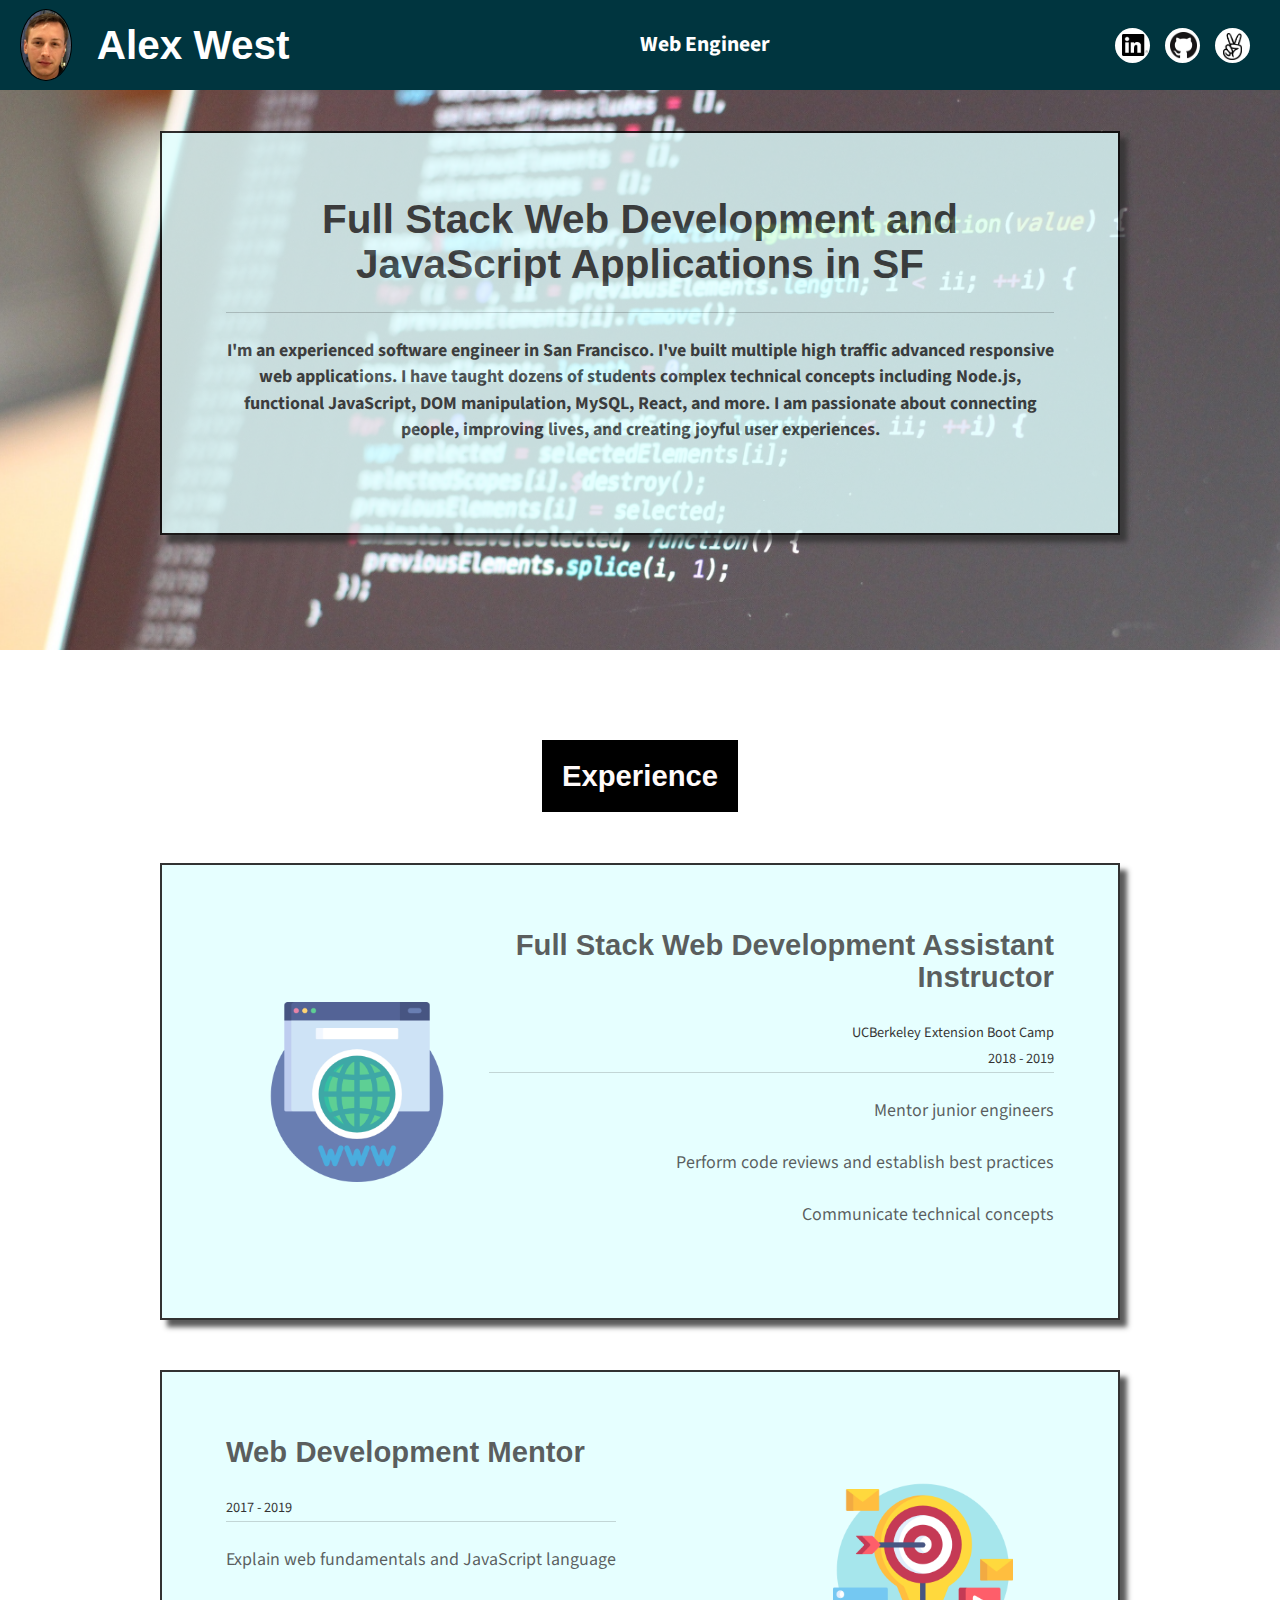
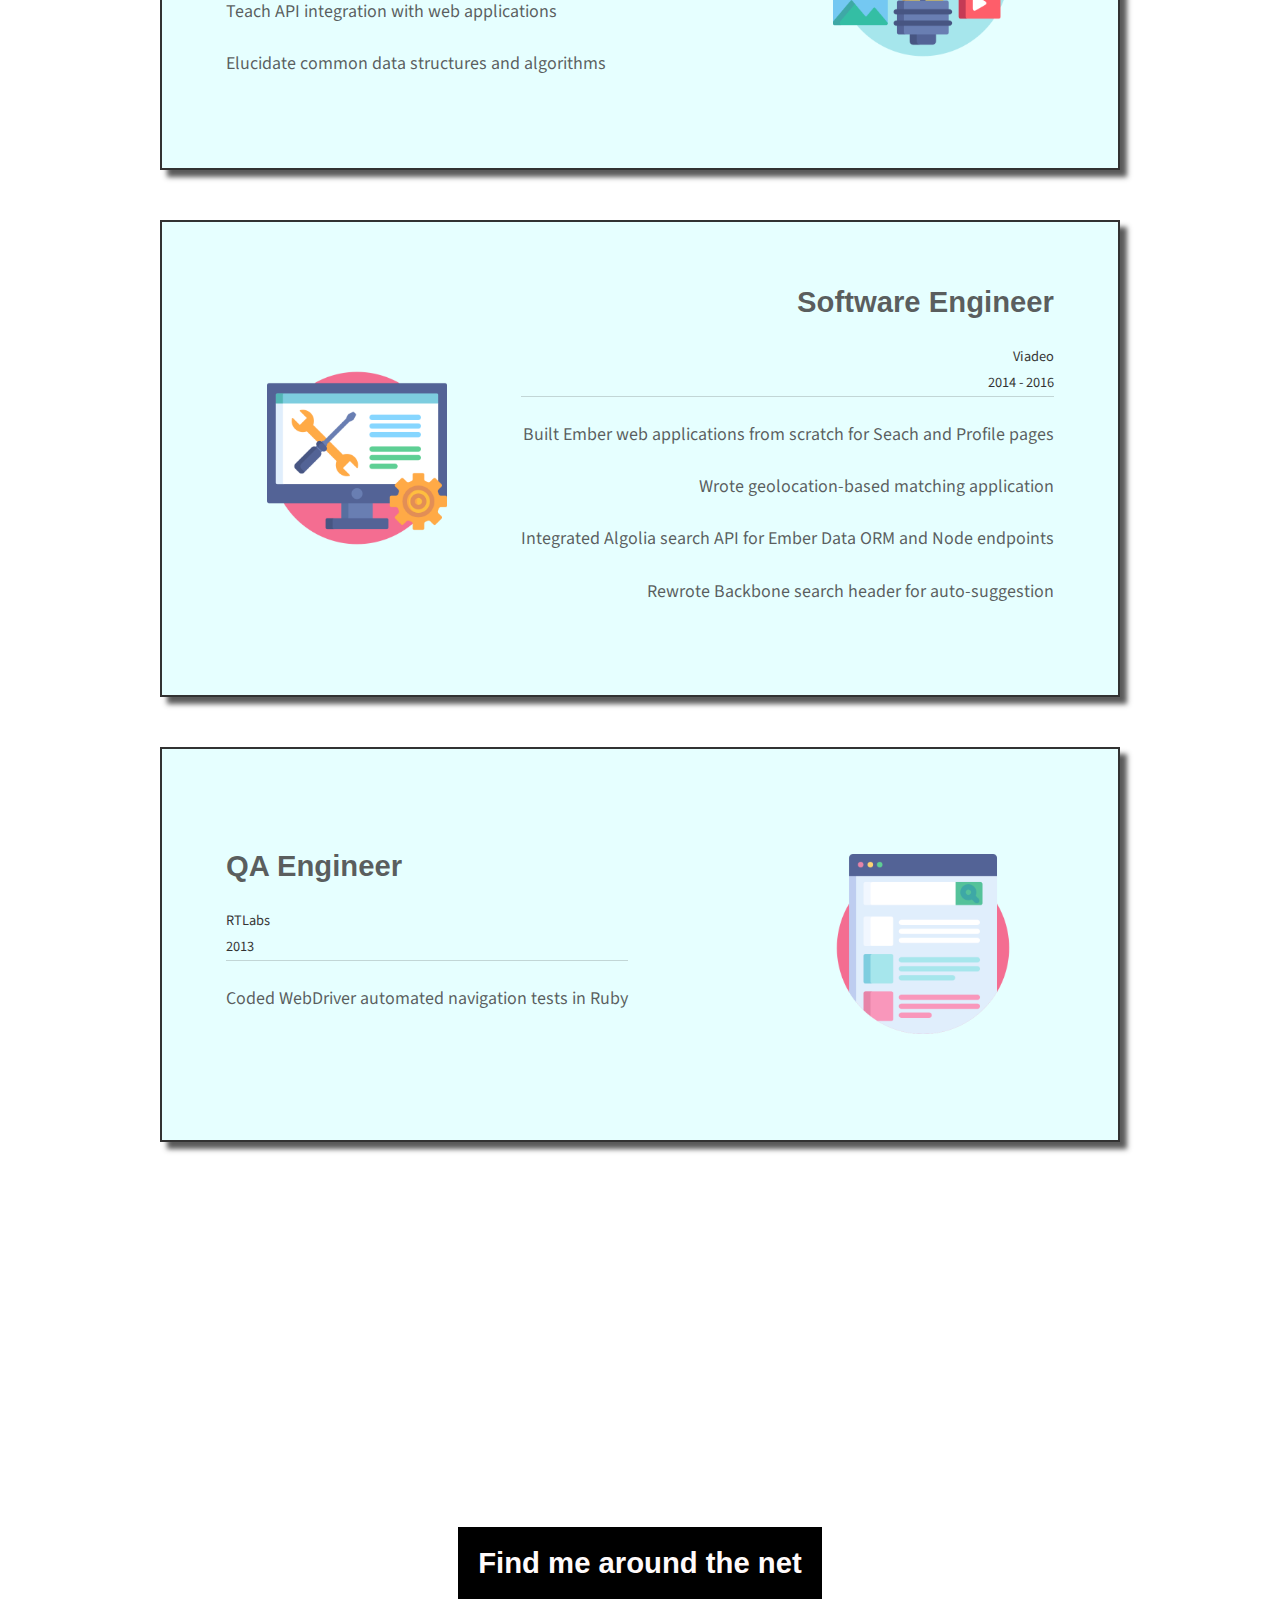
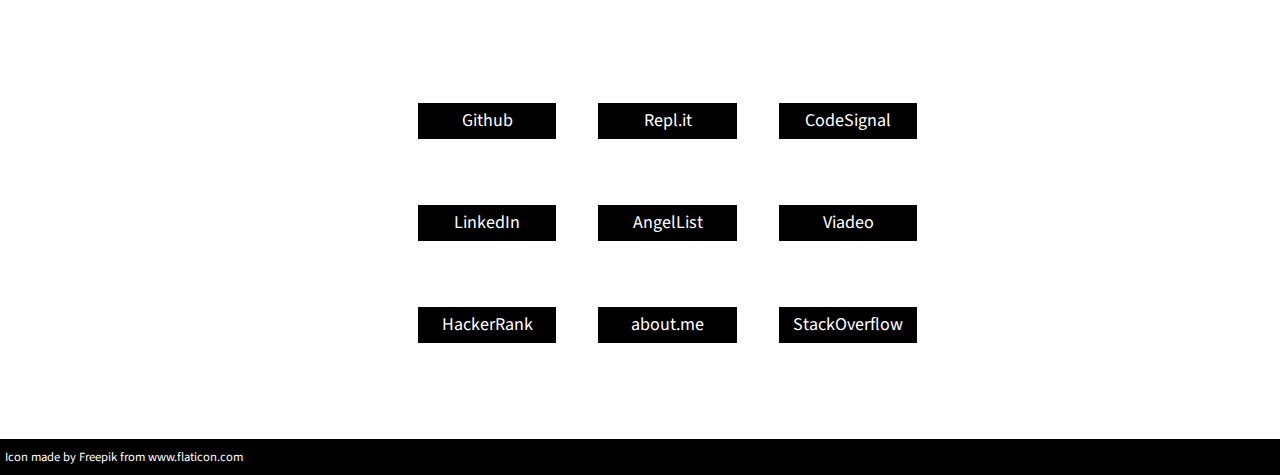
==== commit a1410d3b: "Fix link width & switch image" ====
--- a/index.html
+++ b/index.html
@@ -1 +1 @@
-<!DOCTYPE html><html lang="en"><head><meta charSet="utf-8"/><meta http-equiv="x-ua-compatible" content="ie=edge"/><meta name="viewport" content="width=device-width, initial-scale=1, shrink-to-fit=no"/><style data-href="/styles.55e23e3f981d1701f6cf.css">@import url(https://fonts.googleapis.com/css?family=Source+Sans+Pro);html{font-family:sans-serif;-ms-text-size-adjust:100%;-webkit-text-size-adjust:100%}body{margin:0}article,aside,details,figcaption,figure,footer,header,main,menu,nav,section,summary{display:block}audio,canvas,progress,video{display:inline-block}audio:not([controls]){display:none;height:0}progress{vertical-align:baseline}[hidden],template{display:none}a{background-color:transparent;-webkit-text-decoration-skip:objects}a:active,a:hover{outline-width:0}abbr[title]{border-bottom:none;text-decoration:underline;-webkit-text-decoration:underline dotted;text-decoration:underline dotted}b,strong{font-weight:inherit;font-weight:bolder}dfn{font-style:italic}h1{font-size:2em;margin:.67em 0}mark{background-color:#ff0;color:#000}small{font-size:80%}sub,sup{font-size:75%;line-height:0;position:relative;vertical-align:baseline}sub{bottom:-.25em}sup{top:-.5em}img{border-style:none}svg:not(:root){overflow:hidden}code,kbd,pre,samp{font-family:monospace,monospace;font-size:1em}figure{margin:1em 40px}hr{box-sizing:content-box;height:0;overflow:visible}button,input,optgroup,select,textarea{font:inherit;margin:0}optgroup{font-weight:700}button,input{overflow:visible}button,select{text-transform:none}[type=reset],[type=submit],button,html [type=button]{-webkit-appearance:button}[type=button]::-moz-focus-inner,[type=reset]::-moz-focus-inner,[type=submit]::-moz-focus-inner,button::-moz-focus-inner{border-style:none;padding:0}[type=button]:-moz-focusring,[type=reset]:-moz-focusring,[type=submit]:-moz-focusring,button:-moz-focusring{outline:1px dotted ButtonText}fieldset{border:1px solid silver;margin:0 2px;padding:.35em .625em .75em}legend{box-sizing:border-box;color:inherit;display:table;max-width:100%;padding:0;white-space:normal}textarea{overflow:auto}[type=checkbox],[type=radio]{box-sizing:border-box;padding:0}[type=number]::-webkit-inner-spin-button,[type=number]::-webkit-outer-spin-button{height:auto}[type=search]{-webkit-appearance:textfield;outline-offset:-2px}[type=search]::-webkit-search-cancel-button,[type=search]::-webkit-search-decoration{-webkit-appearance:none}::-webkit-input-placeholder{color:inherit;opacity:.54}::-webkit-file-upload-button{-webkit-appearance:button;font:inherit}html{font:112.5%/1.45em georgia,serif;box-sizing:border-box;overflow-y:scroll}*,:after,:before{box-sizing:inherit}body{color:rgba(0,0,0,.8);font-family:georgia,serif;font-weight:400;word-wrap:break-word;-webkit-font-kerning:normal;font-kerning:normal;-ms-font-feature-settings:"kern","liga","clig","calt";-webkit-font-feature-settings:"kern","liga","clig","calt";font-feature-settings:"kern","liga","clig","calt"}img{margin-left:0;margin-right:0;margin-top:0;padding:0}h1{font-size:2.25rem}h1,h2{padding:0;margin:0 0 1.45rem;color:inherit;font-family:-apple-system,BlinkMacSystemFont,Segoe UI,Roboto,Oxygen,Ubuntu,Cantarell,Fira Sans,Droid Sans,Helvetica Neue,sans-serif;font-weight:700;text-rendering:optimizeLegibility;line-height:1.1}h2{font-size:1.62671rem}h3{font-size:1.38316rem}h3,h4{padding:0;margin:0 0 1.45rem;color:inherit;font-family:-apple-system,BlinkMacSystemFont,Segoe UI,Roboto,Oxygen,Ubuntu,Cantarell,Fira Sans,Droid Sans,Helvetica Neue,sans-serif;font-weight:700;text-rendering:optimizeLegibility;line-height:1.1}h4{font-size:1rem}h5{font-size:.85028rem}h5,h6{padding:0;margin:0 0 1.45rem;color:inherit;font-family:-apple-system,BlinkMacSystemFont,Segoe UI,Roboto,Oxygen,Ubuntu,Cantarell,Fira Sans,Droid Sans,Helvetica Neue,sans-serif;font-weight:700;text-rendering:optimizeLegibility;line-height:1.1}h6{font-size:.78405rem}hgroup{padding:0;margin:0 0 1.45rem}ol,ul{padding:0;margin:0 0 1.45rem 1.45rem;list-style-position:outside;list-style-image:none}dd,dl,figure,p{padding:0;margin:0 0 1.45rem}pre{margin:0 0 1.45rem;font-size:.85rem;line-height:1.42;background:rgba(0,0,0,.04);border-radius:3px;overflow:auto;word-wrap:normal;padding:1.45rem}table{font-size:1rem;line-height:1.45rem;border-collapse:collapse;width:100%}fieldset,table{padding:0;margin:0 0 1.45rem}blockquote{padding:0;margin:0 1.45rem 1.45rem}form,iframe,noscript{padding:0;margin:0 0 1.45rem}hr{padding:0;margin:0 0 calc(1.45rem - 1px);background:rgba(0,0,0,.2);border:none;height:1px}address{padding:0;margin:0 0 1.45rem}b,dt,strong,th{font-weight:700}li{margin-bottom:.725rem}ol li,ul li{padding-left:0}li>ol,li>ul{margin-left:1.45rem;margin-bottom:.725rem;margin-top:.725rem}blockquote :last-child,li :last-child,p :last-child{margin-bottom:0}li>p{margin-bottom:.725rem}code,kbd,samp{font-size:.85rem;line-height:1.45rem}abbr,abbr[title],acronym{border-bottom:1px dotted rgba(0,0,0,.5);cursor:help}abbr[title]{text-decoration:none}td,th,thead{text-align:left}td,th{border-bottom:1px solid rgba(0,0,0,.12);font-feature-settings:"tnum";-moz-font-feature-settings:"tnum";-ms-font-feature-settings:"tnum";-webkit-font-feature-settings:"tnum";padding:.725rem .96667rem calc(.725rem - 1px)}td:first-child,th:first-child{padding-left:0}td:last-child,th:last-child{padding-right:0}code,tt{background-color:rgba(0,0,0,.04);border-radius:3px;font-family:SFMono-Regular,Consolas,Roboto Mono,Droid Sans Mono,Liberation Mono,Menlo,Courier,monospace;padding:.2em 0}pre code{background:none;line-height:1.42}code:after,code:before,tt:after,tt:before{letter-spacing:-.2em;content:" "}pre code:after,pre code:before,pre tt:after,pre tt:before{content:""}@media only screen and (max-width:480px){html{font-size:100%}}*{font-family:Source Sans Pro,sans-serif}header{background-color:#00353f}.about{background-image:url(/static/code-coding-computer-270373-27b5070dd15f4ade172e20c04c3dc9a9.jpg);background-attachment:fixed;background-position:50%;background-repeat:no-repeat;background-size:cover;position:relative}.about p{font-weight:700}.portfolio{background-image:url(/static/ai-artificial-intelligence-codes-247791-a9cd0e2398d5ac3dab954fb815d27227.jpg)}.experience,.portfolio{background-attachment:fixed;background-position:50%;background-repeat:no-repeat;background-size:cover}.experience{background-image:url(/static/architecture-bridge-dark-1635439-0a3dd1cf7a25a4410f835bdb5aa2ab64.jpg)}.social{background-image:url(/static/black-and-white-cars-city-6732-a34ee53711f6259c112f275af01d868c.jpg);background-attachment:fixed;background-position:50%;background-repeat:no-repeat;background-size:cover}section{padding:5rem 0;display:-webkit-flex;display:flex;-webkit-flex-direction:column;flex-direction:column;-webkit-justify-content:center;justify-content:center;-webkit-align-items:center;align-items:center}.about{padding-top:1.45rem;margin-top:80px}.social-icons a:hover{background-color:#789!important}.text-container{background-color:#e0ffff;opacity:.8;width:75%;padding:5%;position:relative;box-shadow:7px 7px 5px 0 #323232;margin:25px;border:2px solid #000}section .text-container:first-child{text-align:left}section .text-container:nth-child(2n){text-align:right}section .text-container:nth-child(odd) img{-webkit-order:2;order:2}section.about .text-container{text-align:center}.links-container{margin-top:4em;display:grid;grid-template-columns:33% 33% 33%;-webkit-column-gap:30px;column-gap:30px;row-gap:3rem;grid-auto-columns:auto}@media screen and (max-width:450px){.links-container{grid-template-columns:45% 45%}}.social-link{margin:5px;text-decoration:none;padding:5px;background-color:#000;color:#fff;border:1px solid #fff;text-align:center}.social-link:hover{background-color:#fff;color:#000;text-decoration:underline;border:1px solid #000}.heading{color:"snow";background-color:"black";padding:"20px"}footer{padding:5px;background-color:#000;color:#fff;font-size:.7rem}</style><meta name="generator" content="Gatsby 2.1.4"/><title data-react-helmet="true">Home | Alex West</title><meta data-react-helmet="true" name="description" content=""/><meta data-react-helmet="true" property="og:title" content="Home"/><meta data-react-helmet="true" property="og:description" content=""/><meta data-react-helmet="true" property="og:type" content="website"/><meta data-react-helmet="true" name="twitter:card" content="summary"/><meta data-react-helmet="true" name="twitter:creator" content="@awwest"/><meta data-react-helmet="true" name="twitter:title" content="Home"/><meta data-react-helmet="true" name="twitter:description" content=""/><meta data-react-helmet="true" name="keywords" content="gatsby, application, react"/><link rel="shortcut icon" href="/icons/icon-48x48.png"/><link rel="manifest" href="/manifest.webmanifest"/><meta name="theme-color" content="#663399"/><link rel="apple-touch-icon" sizes="48x48" href="/icons/icon-48x48.png"/><link rel="apple-touch-icon" sizes="72x72" href="/icons/icon-72x72.png"/><link rel="apple-touch-icon" sizes="96x96" href="/icons/icon-96x96.png"/><link rel="apple-touch-icon" sizes="144x144" href="/icons/icon-144x144.png"/><link rel="apple-touch-icon" sizes="192x192" href="/icons/icon-192x192.png"/><link rel="apple-touch-icon" sizes="256x256" href="/icons/icon-256x256.png"/><link rel="apple-touch-icon" sizes="384x384" href="/icons/icon-384x384.png"/><link rel="apple-touch-icon" sizes="512x512" href="/icons/icon-512x512.png"/><link as="script" rel="preload" href="/1-9061de1b58b9c50f7c88.js"/><link as="script" rel="preload" href="/component---src-pages-index-js-bb86627c5ef7bcbff8ea.js"/><link as="script" rel="preload" href="/app-12edab03198feaceaed2.js"/><link as="script" rel="preload" href="/styles-03ccf2262537474f89c5.js"/><link as="script" rel="preload" href="/webpack-runtime-f5f69070d694db865f24.js"/><link as="fetch" rel="preload" href="/static/d/173/path---index-6a9-NZuapzHg3X9TaN1iIixfv1W23E.json" crossorigin="use-credentials"/></head><body><noscript id="gatsby-noscript">This app works best with JavaScript enabled.</noscript><div id="___gatsby"><div style="outline:none" tabindex="-1" role="group"><header style="margin-bottom:1.45rem;position:fixed;top:0;width:100%;z-index:5"><div style="display:flex;flex-wrap:wrap;flex-direction:row;justify-content:space-between;align-items:center;padding:0.5rem 1.0875rem"><a aria-current="page" style="color:white;text-decoration:none;display:flex;align-items:center" class="" href="/"><img src="/static/self3-72e85a216c8dff21736cc7c62cea7a2a.png" style="height:4rem;margin-right:15px;border-radius:50%;border:1px solid black"/><h1 style="margin:10px;min-width:11rem">Alex West</h1></a><div style="position:relative;font-size:1.2em;color:#fff;font-weight:bold">Web Engineer</div><div class="social-icons" style="display:flex;flex-direction:row;align-items:center;margin:10px"><a href="https://linkedin.com/in/alexwwest" target="_blank" rel="noopener noreferrer" style="background-color:white;border-radius:50%;padding:10%;position:relative;display:inline-block;height:35px;width:35px;margin-right:15px"><img src="[data-uri]" alt="linkedin.com/in/alexwwest" style="height:22px;background-color:transparent;color:white;bottom:7px;right:7px;position:relative"/></a><a href="https://github.com/awwest" target="_blank" rel="noopener noreferrer" style="background-color:white;border-radius:50%;padding:10%;position:relative;display:inline-block;height:35px;width:35px;margin-right:15px"><img src="[data-uri]" alt="github.com/awwest" style="height:1.5em;width:1.5em;background-color:transparent;color:white;bottom:9px;right:9px;position:relative"/></a><a href="https://angel.co/alex-west" target="_blank" rel="noopener noreferrer" style="background-color:white;border-radius:50%;padding:10%;position:relative;display:inline-block;height:35px;width:35px"><img src="/static/al-f349f67721ec33a235390e9115ddf7da.png" alt="angel.co/alex-west" style="height:1.5em;background-color:transparent;color:white;bottom:8px;right:6px;position:relative"/></a></div></div></header><div style="padding-top:0"><main><section class="about"><div class="text-container"><h1>Full Stack Web Development and JavaScript Applications in SF</h1><hr/><p>I&#x27;m an experienced software engineer in San Francisco. I&#x27;ve built multiple high traffic advanced responsive web applications. I have taught dozens of students complex technical concepts including Node.js, functional JavaScript, DOM manipulation, MySQL, React, and more. I am passionate about connecting people, improving lives, and creating joyful user experiences.</p></div></section><section class="experience"><h2 class="heading" style="color:snow;background-color:black;padding:20px">Experience</h2><div class="text-container"><div class="xp-flex" style="display:flex;align-items:center;justify-content:space-between"><img src="/static/www-ee10b82b73da7ae26f9c9dc90008edf0.png" style="height:10rem;margin:5%"/><div class="xp-text"><h2 class="title">Full Stack Web Development Assistant Instructor</h2><div class="xp-sub" style="font-size:0.8em;color:black"><div class="">UCBerkeley Extension Boot Camp</div><div class="">2018 - 2019</div></div><hr/><p class="">Mentor junior engineers</p><p class="">Perform code reviews and establish best practices</p><p class="">Communicate technical concepts</p></div></div></div><div class="text-container"><div class="xp-flex" style="display:flex;align-items:center;justify-content:space-between"><img src="/static/coding-f3797fb3e6dd6d5d4d88464cfe1598c8.png" style="height:10rem;margin:5%"/><div class="xp-text"><h2 class="title">Web Development Mentor</h2><div class="xp-sub" style="font-size:0.8em;color:black"><div class=""></div><div class="">2017 - 2019</div></div><hr/><p class="">Explain web fundamentals and JavaScript language </p><p class="">Teach API integration with web applications</p><p class="">Elucidate common data structures and algorithms</p></div></div></div><div class="text-container"><div class="xp-flex" style="display:flex;align-items:center;justify-content:space-between"><img src="/static/tech-35c19ad75f04b0e4de503c5ee282bc29.png" style="height:10rem;margin:5%"/><div class="xp-text"><h2 class="title">Software Engineer</h2><div class="xp-sub" style="font-size:0.8em;color:black"><div class="">Viadeo</div><div class="">2014 - 2016</div></div><hr/><p class="">Built Ember web applications from scratch for Seach and Profile pages</p><p class="">Wrote geolocation-based matching application</p><p class="">Integrated Algolia search API for Ember Data ORM and Node endpoints</p><p class="">Rewrote Backbone search header for auto-suggestion</p></div></div></div><div class="text-container"><div class="xp-flex" style="display:flex;align-items:center;justify-content:space-between"><img src="/static/search-dab82df80abfb3460082c8c489ff36f2.png" style="height:10rem;margin:5%"/><div class="xp-text"><h2 class="title">QA Engineer</h2><div class="xp-sub" style="font-size:0.8em;color:black"><div class="">RTLabs</div><div class="">2013</div></div><hr/><p class="">Coded WebDriver automated navigation tests in Ruby</p></div></div></div></section><section class="portfolio"></section><section class="social"><h2 class="heading" style="color:snow;background-color:black;padding:20px"> Find me around the net </h2><div class="links-container"><a class="social-link" href="https://github.com/awwest">Github</a><a class="social-link" href="https://repl.it/@awwest">Repl.it</a><a class="social-link" href="https://app.codesignal.com/profile/awwest">CodeSignal</a><a class="social-link" href="https://linkedin.com/in/alexwwest">LinkedIn</a><a class="social-link" href="https://angel.co/alex-west">AngelList</a><a class="social-link" href="https://www.viadeo.com/p/002ou9389bi0pxa">Viadeo</a><a class="social-link" href="https://www.hackerrank.com/awwest">HackerRank</a><a class="social-link" href="https://about.me/alex.west">about.me</a><a class="social-link" href="https://stackoverflow.com/users/3268028/awest">StackOverflow</a></div></section></main><footer>Icon made by <a style="text-decoration:none;color:#fff" href="https://www.flaticon.com/authors/freepik">Freepik</a> from www.flaticon.com</footer></div></div></div><script id="gatsby-script-loader">/*<![CDATA[*/window.page={"componentChunkName":"component---src-pages-index-js","jsonName":"index","path":"/"};window.dataPath="173/path---index-6a9-NZuapzHg3X9TaN1iIixfv1W23E";/*]]>*/</script><script id="gatsby-chunk-mapping">/*<![CDATA[*/window.___chunkMapping={"app":["/app-12edab03198feaceaed2.js"],"component---src-pages-404-js":["/component---src-pages-404-js-0bef90a785177a7adef9.js"],"component---src-pages-index-js":["/component---src-pages-index-js-bb86627c5ef7bcbff8ea.js"],"component---src-pages-page-2-js":["/component---src-pages-page-2-js-50bb9e72f2999cd9572d.js"],"pages-manifest":["/pages-manifest-4639eddb518bf5dbce4a.js"]};/*]]>*/</script><script src="/webpack-runtime-f5f69070d694db865f24.js" async=""></script><script src="/styles-03ccf2262537474f89c5.js" async=""></script><script src="/app-12edab03198feaceaed2.js" async=""></script><script src="/component---src-pages-index-js-bb86627c5ef7bcbff8ea.js" async=""></script><script src="/1-9061de1b58b9c50f7c88.js" async=""></script></body></html>+<!DOCTYPE html><html lang="en"><head><meta charSet="utf-8"/><meta http-equiv="x-ua-compatible" content="ie=edge"/><meta name="viewport" content="width=device-width, initial-scale=1, shrink-to-fit=no"/><style data-href="/styles.56111fb171de83ef0687.css">@import url(https://fonts.googleapis.com/css?family=Source+Sans+Pro);html{font-family:sans-serif;-ms-text-size-adjust:100%;-webkit-text-size-adjust:100%}body{margin:0}article,aside,details,figcaption,figure,footer,header,main,menu,nav,section,summary{display:block}audio,canvas,progress,video{display:inline-block}audio:not([controls]){display:none;height:0}progress{vertical-align:baseline}[hidden],template{display:none}a{background-color:transparent;-webkit-text-decoration-skip:objects}a:active,a:hover{outline-width:0}abbr[title]{border-bottom:none;text-decoration:underline;-webkit-text-decoration:underline dotted;text-decoration:underline dotted}b,strong{font-weight:inherit;font-weight:bolder}dfn{font-style:italic}h1{font-size:2em;margin:.67em 0}mark{background-color:#ff0;color:#000}small{font-size:80%}sub,sup{font-size:75%;line-height:0;position:relative;vertical-align:baseline}sub{bottom:-.25em}sup{top:-.5em}img{border-style:none}svg:not(:root){overflow:hidden}code,kbd,pre,samp{font-family:monospace,monospace;font-size:1em}figure{margin:1em 40px}hr{box-sizing:content-box;height:0;overflow:visible}button,input,optgroup,select,textarea{font:inherit;margin:0}optgroup{font-weight:700}button,input{overflow:visible}button,select{text-transform:none}[type=reset],[type=submit],button,html [type=button]{-webkit-appearance:button}[type=button]::-moz-focus-inner,[type=reset]::-moz-focus-inner,[type=submit]::-moz-focus-inner,button::-moz-focus-inner{border-style:none;padding:0}[type=button]:-moz-focusring,[type=reset]:-moz-focusring,[type=submit]:-moz-focusring,button:-moz-focusring{outline:1px dotted ButtonText}fieldset{border:1px solid silver;margin:0 2px;padding:.35em .625em .75em}legend{box-sizing:border-box;color:inherit;display:table;max-width:100%;padding:0;white-space:normal}textarea{overflow:auto}[type=checkbox],[type=radio]{box-sizing:border-box;padding:0}[type=number]::-webkit-inner-spin-button,[type=number]::-webkit-outer-spin-button{height:auto}[type=search]{-webkit-appearance:textfield;outline-offset:-2px}[type=search]::-webkit-search-cancel-button,[type=search]::-webkit-search-decoration{-webkit-appearance:none}::-webkit-input-placeholder{color:inherit;opacity:.54}::-webkit-file-upload-button{-webkit-appearance:button;font:inherit}html{font:112.5%/1.45em georgia,serif;box-sizing:border-box;overflow-y:scroll}*,:after,:before{box-sizing:inherit}body{color:rgba(0,0,0,.8);font-family:georgia,serif;font-weight:400;word-wrap:break-word;-webkit-font-kerning:normal;font-kerning:normal;-ms-font-feature-settings:"kern","liga","clig","calt";-webkit-font-feature-settings:"kern","liga","clig","calt";font-feature-settings:"kern","liga","clig","calt"}img{margin-left:0;margin-right:0;margin-top:0;padding:0}h1{font-size:2.25rem}h1,h2{padding:0;margin:0 0 1.45rem;color:inherit;font-family:-apple-system,BlinkMacSystemFont,Segoe UI,Roboto,Oxygen,Ubuntu,Cantarell,Fira Sans,Droid Sans,Helvetica Neue,sans-serif;font-weight:700;text-rendering:optimizeLegibility;line-height:1.1}h2{font-size:1.62671rem}h3{font-size:1.38316rem}h3,h4{padding:0;margin:0 0 1.45rem;color:inherit;font-family:-apple-system,BlinkMacSystemFont,Segoe UI,Roboto,Oxygen,Ubuntu,Cantarell,Fira Sans,Droid Sans,Helvetica Neue,sans-serif;font-weight:700;text-rendering:optimizeLegibility;line-height:1.1}h4{font-size:1rem}h5{font-size:.85028rem}h5,h6{padding:0;margin:0 0 1.45rem;color:inherit;font-family:-apple-system,BlinkMacSystemFont,Segoe UI,Roboto,Oxygen,Ubuntu,Cantarell,Fira Sans,Droid Sans,Helvetica Neue,sans-serif;font-weight:700;text-rendering:optimizeLegibility;line-height:1.1}h6{font-size:.78405rem}hgroup{padding:0;margin:0 0 1.45rem}ol,ul{padding:0;margin:0 0 1.45rem 1.45rem;list-style-position:outside;list-style-image:none}dd,dl,figure,p{padding:0;margin:0 0 1.45rem}pre{margin:0 0 1.45rem;font-size:.85rem;line-height:1.42;background:rgba(0,0,0,.04);border-radius:3px;overflow:auto;word-wrap:normal;padding:1.45rem}table{font-size:1rem;line-height:1.45rem;border-collapse:collapse;width:100%}fieldset,table{padding:0;margin:0 0 1.45rem}blockquote{padding:0;margin:0 1.45rem 1.45rem}form,iframe,noscript{padding:0;margin:0 0 1.45rem}hr{padding:0;margin:0 0 calc(1.45rem - 1px);background:rgba(0,0,0,.2);border:none;height:1px}address{padding:0;margin:0 0 1.45rem}b,dt,strong,th{font-weight:700}li{margin-bottom:.725rem}ol li,ul li{padding-left:0}li>ol,li>ul{margin-left:1.45rem;margin-bottom:.725rem;margin-top:.725rem}blockquote :last-child,li :last-child,p :last-child{margin-bottom:0}li>p{margin-bottom:.725rem}code,kbd,samp{font-size:.85rem;line-height:1.45rem}abbr,abbr[title],acronym{border-bottom:1px dotted rgba(0,0,0,.5);cursor:help}abbr[title]{text-decoration:none}td,th,thead{text-align:left}td,th{border-bottom:1px solid rgba(0,0,0,.12);font-feature-settings:"tnum";-moz-font-feature-settings:"tnum";-ms-font-feature-settings:"tnum";-webkit-font-feature-settings:"tnum";padding:.725rem .96667rem calc(.725rem - 1px)}td:first-child,th:first-child{padding-left:0}td:last-child,th:last-child{padding-right:0}code,tt{background-color:rgba(0,0,0,.04);border-radius:3px;font-family:SFMono-Regular,Consolas,Roboto Mono,Droid Sans Mono,Liberation Mono,Menlo,Courier,monospace;padding:.2em 0}pre code{background:none;line-height:1.42}code:after,code:before,tt:after,tt:before{letter-spacing:-.2em;content:" "}pre code:after,pre code:before,pre tt:after,pre tt:before{content:""}@media only screen and (max-width:480px){html{font-size:100%}}*{font-family:Source Sans Pro,sans-serif}header{background-color:#00353f}.about{background-image:url(/static/code-coding-computer-270373-27b5070dd15f4ade172e20c04c3dc9a9.jpg);background-attachment:fixed;background-position:50%;background-repeat:no-repeat;background-size:cover;position:relative}.about p{font-weight:700}.portfolio{background-image:url(/static/ai-artificial-intelligence-codes-247791-a9cd0e2398d5ac3dab954fb815d27227.jpg)}.experience,.portfolio{background-attachment:fixed;background-position:50%;background-repeat:no-repeat;background-size:cover}.experience{background-image:url(/static/architecture-bridge-dark-1635439-0a3dd1cf7a25a4410f835bdb5aa2ab64.jpg)}.social{background-image:url(/static/black-and-white-cars-city-6732-a34ee53711f6259c112f275af01d868c.jpg);background-attachment:fixed;background-position:50%;background-repeat:no-repeat;background-size:cover}section{padding:5rem 0;display:-webkit-flex;display:flex;-webkit-flex-direction:column;flex-direction:column;-webkit-justify-content:center;justify-content:center;-webkit-align-items:center;align-items:center}.about{padding-top:1.45rem;margin-top:80px}.social-icons a:hover{background-color:#789!important}.text-container{background-color:#e0ffff;opacity:.8;width:75%;padding:5%;position:relative;box-shadow:7px 7px 5px 0 #323232;margin:25px;border:2px solid #000}section .text-container:first-child{text-align:left}section .text-container:nth-child(2n){text-align:right}section .text-container:nth-child(odd) img{-webkit-order:2;order:2}section.about .text-container{text-align:center}@media screen and (max-width:400px){.xp-flex{-webkit-flex-direction:column;flex-direction:column}}.links-container{margin-top:4em;display:grid;grid-template-columns:33% 33% 33%;-webkit-column-gap:30px;column-gap:30px;row-gap:3rem;grid-auto-columns:auto}@media screen and (max-width:450px){.links-container{grid-template-columns:45% 45%}}.social-link{margin:5px;text-decoration:none;padding:5px;background-color:#000;color:#fff;border:1px solid #fff;text-align:center;min-width:122px}.social-link:hover{background-color:#fff;color:#000;text-decoration:underline;border:1px solid #000}.heading{color:"snow";background-color:"black";padding:"20px"}footer{padding:5px;background-color:#000;color:#fff;font-size:.7rem}</style><meta name="generator" content="Gatsby 2.1.4"/><title data-react-helmet="true">Home | Alex West</title><meta data-react-helmet="true" name="description" content=""/><meta data-react-helmet="true" property="og:title" content="Home"/><meta data-react-helmet="true" property="og:description" content=""/><meta data-react-helmet="true" property="og:type" content="website"/><meta data-react-helmet="true" name="twitter:card" content="summary"/><meta data-react-helmet="true" name="twitter:creator" content="@awwest"/><meta data-react-helmet="true" name="twitter:title" content="Home"/><meta data-react-helmet="true" name="twitter:description" content=""/><meta data-react-helmet="true" name="keywords" content="gatsby, application, react"/><link rel="shortcut icon" href="/icons/icon-48x48.png"/><link rel="manifest" href="/manifest.webmanifest"/><meta name="theme-color" content="#663399"/><link rel="apple-touch-icon" sizes="48x48" href="/icons/icon-48x48.png"/><link rel="apple-touch-icon" sizes="72x72" href="/icons/icon-72x72.png"/><link rel="apple-touch-icon" sizes="96x96" href="/icons/icon-96x96.png"/><link rel="apple-touch-icon" sizes="144x144" href="/icons/icon-144x144.png"/><link rel="apple-touch-icon" sizes="192x192" href="/icons/icon-192x192.png"/><link rel="apple-touch-icon" sizes="256x256" href="/icons/icon-256x256.png"/><link rel="apple-touch-icon" sizes="384x384" href="/icons/icon-384x384.png"/><link rel="apple-touch-icon" sizes="512x512" href="/icons/icon-512x512.png"/><link as="script" rel="preload" href="/1-9061de1b58b9c50f7c88.js"/><link as="script" rel="preload" href="/component---src-pages-index-js-72cffa039b36ceb740a5.js"/><link as="script" rel="preload" href="/app-12edab03198feaceaed2.js"/><link as="script" rel="preload" href="/styles-03ccf2262537474f89c5.js"/><link as="script" rel="preload" href="/webpack-runtime-0e365723b1490f5bdd0a.js"/><link as="fetch" rel="preload" href="/static/d/173/path---index-6a9-NZuapzHg3X9TaN1iIixfv1W23E.json" crossorigin="use-credentials"/></head><body><noscript id="gatsby-noscript">This app works best with JavaScript enabled.</noscript><div id="___gatsby"><div style="outline:none" tabindex="-1" role="group"><header style="margin-bottom:1.45rem;position:fixed;top:0;width:100%;z-index:5"><div style="display:flex;flex-wrap:wrap;flex-direction:row;justify-content:space-between;align-items:center;padding:0.5rem 1.0875rem"><a aria-current="page" style="color:white;text-decoration:none;display:flex;align-items:center" class="" href="/"><img src="/static/self3-72e85a216c8dff21736cc7c62cea7a2a.png" style="height:4rem;margin-right:15px;border-radius:50%;border:1px solid black"/><h1 style="margin:10px;min-width:11rem">Alex West</h1></a><div style="position:relative;font-size:1.2em;color:#fff;font-weight:bold">Web Engineer</div><div class="social-icons" style="display:flex;flex-direction:row;align-items:center;margin:10px"><a href="https://linkedin.com/in/alexwwest" target="_blank" rel="noopener noreferrer" style="background-color:white;border-radius:50%;padding:10%;position:relative;display:inline-block;height:35px;width:35px;margin-right:15px"><img src="[data-uri]" alt="linkedin.com/in/alexwwest" style="height:22px;background-color:transparent;color:white;bottom:7px;right:7px;position:relative"/></a><a href="https://github.com/awwest" target="_blank" rel="noopener noreferrer" style="background-color:white;border-radius:50%;padding:10%;position:relative;display:inline-block;height:35px;width:35px;margin-right:15px"><img src="[data-uri]" alt="github.com/awwest" style="height:1.5em;width:1.5em;background-color:transparent;color:white;bottom:9px;right:9px;position:relative"/></a><a href="https://angel.co/alex-west" target="_blank" rel="noopener noreferrer" style="background-color:white;border-radius:50%;padding:10%;position:relative;display:inline-block;height:35px;width:35px"><img src="/static/al-f349f67721ec33a235390e9115ddf7da.png" alt="angel.co/alex-west" style="height:1.5em;background-color:transparent;color:white;bottom:8px;right:6px;position:relative"/></a></div></div></header><div style="padding-top:0"><main><section class="about"><div class="text-container"><h1>Full Stack Web Development and JavaScript Applications in SF</h1><hr/><p>I&#x27;m an experienced software engineer in San Francisco. I&#x27;ve built multiple high traffic advanced responsive web applications. I have taught dozens of students complex technical concepts including Node.js, functional JavaScript, DOM manipulation, MySQL, React, and more. I am passionate about connecting people, improving lives, and creating joyful user experiences.</p></div></section><section class="experience"><h2 class="heading" style="color:snow;background-color:black;padding:20px">Experience</h2><div class="text-container"><div class="xp-flex" style="display:flex;align-items:center;justify-content:space-between"><img src="/static/www-ee10b82b73da7ae26f9c9dc90008edf0.png" style="height:10rem;margin:5%"/><div class="xp-text"><h2 class="title">Full Stack Web Development Assistant Instructor</h2><div class="xp-sub" style="font-size:0.8em;color:black"><div class="">UCBerkeley Extension Boot Camp</div><div class="">2018 - 2019</div></div><hr/><p class="">Mentor junior engineers</p><p class="">Perform code reviews and establish best practices</p><p class="">Communicate technical concepts</p></div></div></div><div class="text-container"><div class="xp-flex" style="display:flex;align-items:center;justify-content:space-between"><img src="/static/ideas-ffa24b0f33bed51ba1768db3ce69341b.png" style="height:10rem;margin:5%"/><div class="xp-text"><h2 class="title">Web Development Mentor</h2><div class="xp-sub" style="font-size:0.8em;color:black"><div class=""></div><div class="">2017 - 2019</div></div><hr/><p class="">Explain web fundamentals and JavaScript language </p><p class="">Teach API integration with web applications</p><p class="">Elucidate common data structures and algorithms</p></div></div></div><div class="text-container"><div class="xp-flex" style="display:flex;align-items:center;justify-content:space-between"><img src="/static/tech-35c19ad75f04b0e4de503c5ee282bc29.png" style="height:10rem;margin:5%"/><div class="xp-text"><h2 class="title">Software Engineer</h2><div class="xp-sub" style="font-size:0.8em;color:black"><div class="">Viadeo</div><div class="">2014 - 2016</div></div><hr/><p class="">Built Ember web applications from scratch for Seach and Profile pages</p><p class="">Wrote geolocation-based matching application</p><p class="">Integrated Algolia search API for Ember Data ORM and Node endpoints</p><p class="">Rewrote Backbone search header for auto-suggestion</p></div></div></div><div class="text-container"><div class="xp-flex" style="display:flex;align-items:center;justify-content:space-between"><img src="/static/search-dab82df80abfb3460082c8c489ff36f2.png" style="height:10rem;margin:5%"/><div class="xp-text"><h2 class="title">QA Engineer</h2><div class="xp-sub" style="font-size:0.8em;color:black"><div class="">RTLabs</div><div class="">2013</div></div><hr/><p class="">Coded WebDriver automated navigation tests in Ruby</p></div></div></div></section><section class="portfolio"></section><section class="social"><h2 class="heading" style="color:snow;background-color:black;padding:20px"> Find me around the net </h2><div class="links-container"><a class="social-link" href="https://github.com/awwest">Github</a><a class="social-link" href="https://repl.it/@awwest">Repl.it</a><a class="social-link" href="https://app.codesignal.com/profile/awwest">CodeSignal</a><a class="social-link" href="https://linkedin.com/in/alexwwest">LinkedIn</a><a class="social-link" href="https://angel.co/alex-west">AngelList</a><a class="social-link" href="https://www.viadeo.com/p/002ou9389bi0pxa">Viadeo</a><a class="social-link" href="https://www.hackerrank.com/awwest">HackerRank</a><a class="social-link" href="https://about.me/alex.west">about.me</a><a class="social-link" href="https://stackoverflow.com/users/3268028/awest">StackOverflow</a></div></section></main><footer>Icon made by <a style="text-decoration:none;color:#fff" href="https://www.flaticon.com/authors/freepik">Freepik</a> from www.flaticon.com</footer></div></div></div><script id="gatsby-script-loader">/*<![CDATA[*/window.page={"componentChunkName":"component---src-pages-index-js","jsonName":"index","path":"/"};window.dataPath="173/path---index-6a9-NZuapzHg3X9TaN1iIixfv1W23E";/*]]>*/</script><script id="gatsby-chunk-mapping">/*<![CDATA[*/window.___chunkMapping={"app":["/app-12edab03198feaceaed2.js"],"component---src-pages-404-js":["/component---src-pages-404-js-9ae4885d78463889ec37.js"],"component---src-pages-index-js":["/component---src-pages-index-js-72cffa039b36ceb740a5.js"],"component---src-pages-page-2-js":["/component---src-pages-page-2-js-a96b3c185c9652f5f455.js"],"pages-manifest":["/pages-manifest-4639eddb518bf5dbce4a.js"]};/*]]>*/</script><script src="/webpack-runtime-0e365723b1490f5bdd0a.js" async=""></script><script src="/styles-03ccf2262537474f89c5.js" async=""></script><script src="/app-12edab03198feaceaed2.js" async=""></script><script src="/component---src-pages-index-js-72cffa039b36ceb740a5.js" async=""></script><script src="/1-9061de1b58b9c50f7c88.js" async=""></script></body></html>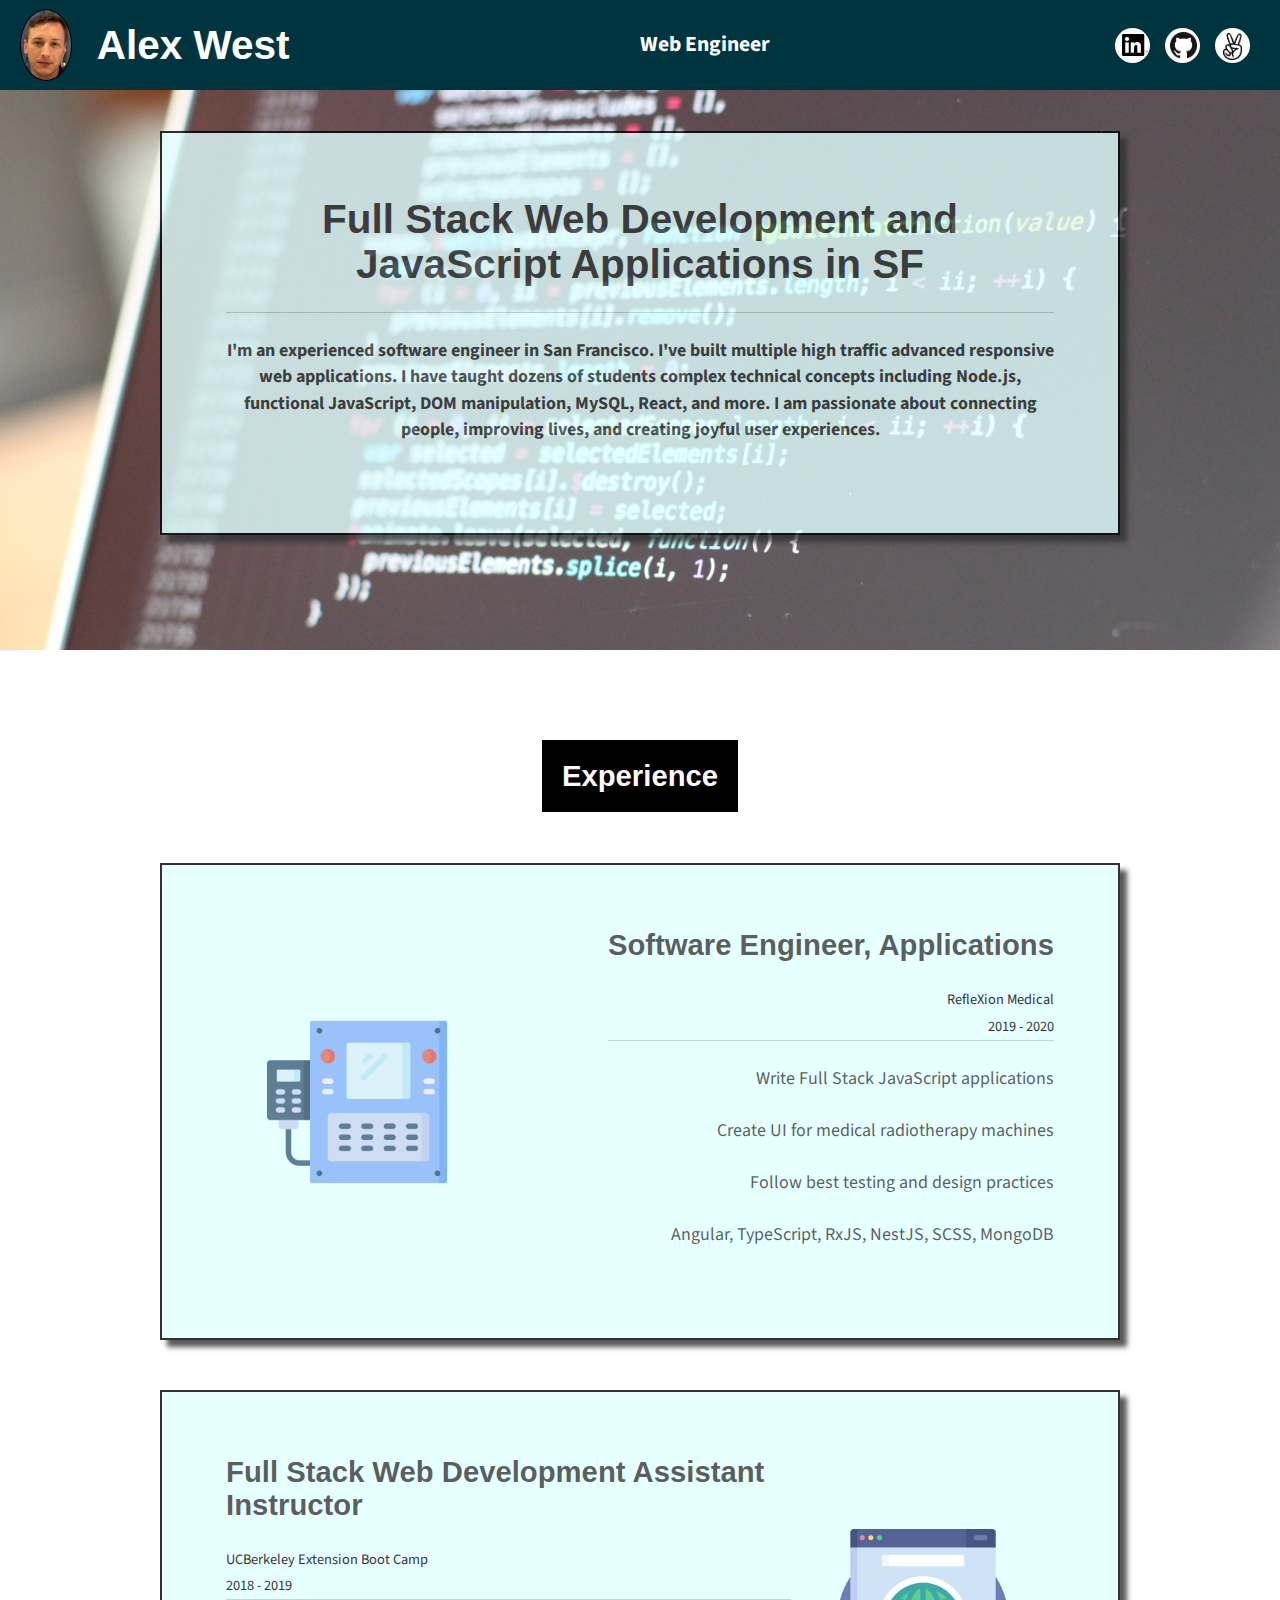
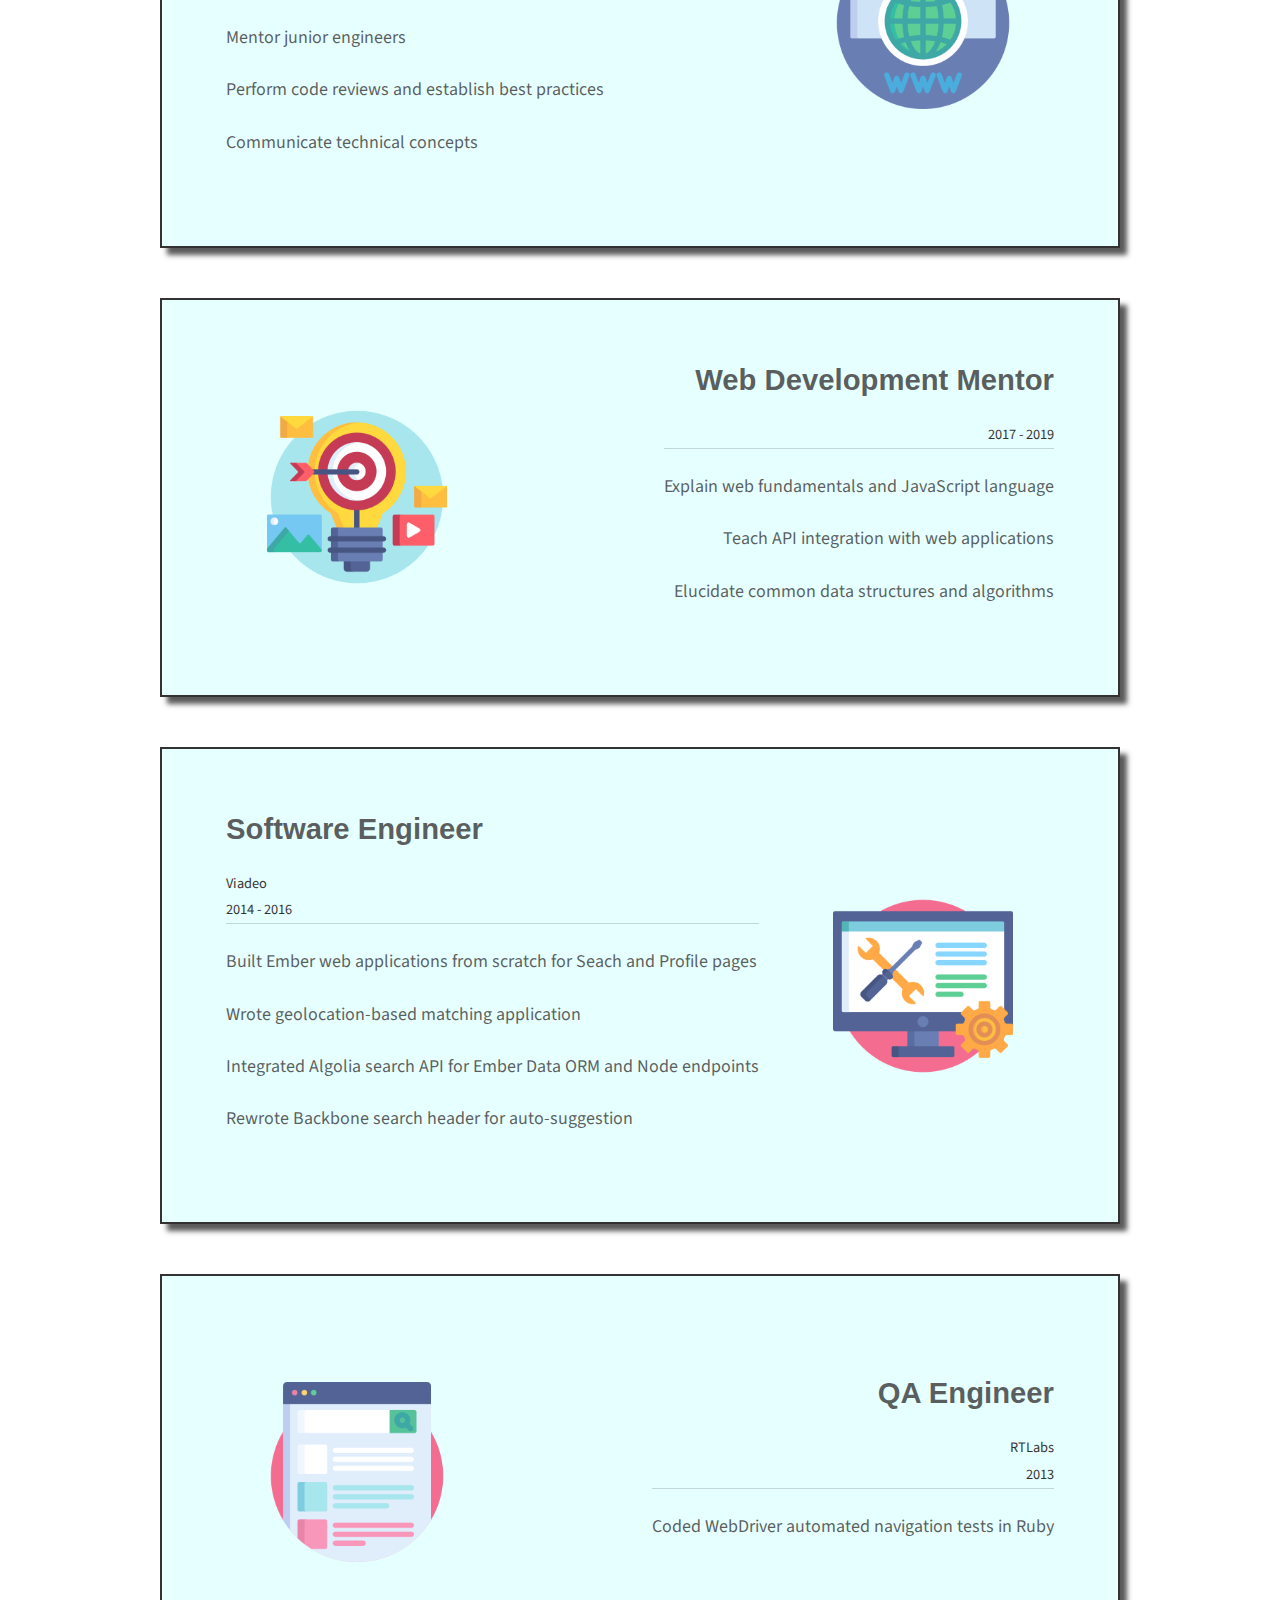
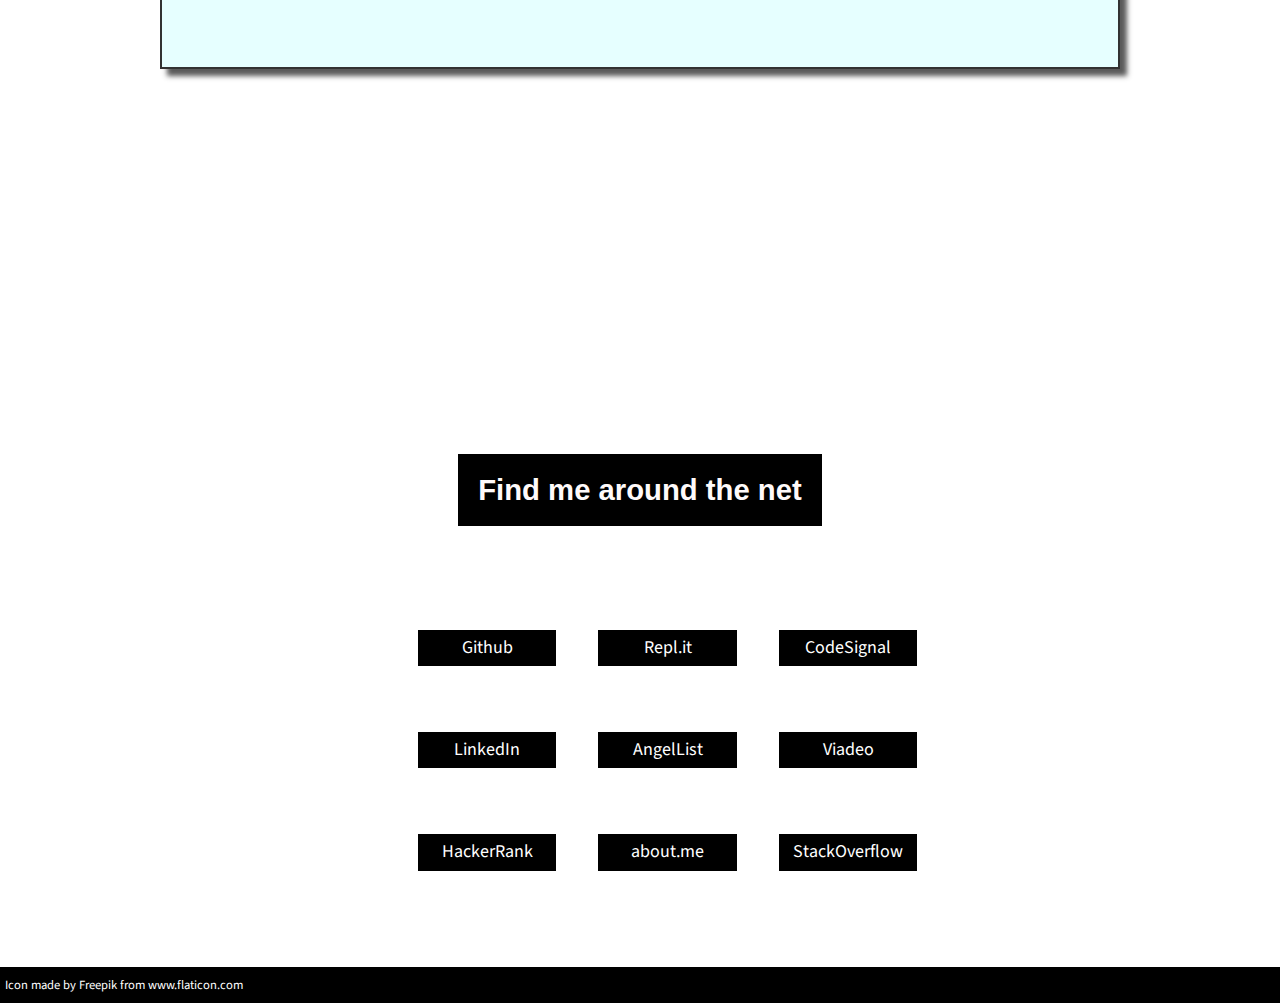
==== commit 6d33ce32: "Add RefleXion experience" ====
--- a/index.html
+++ b/index.html
@@ -1 +1 @@
-<!DOCTYPE html><html lang="en"><head><meta charSet="utf-8"/><meta http-equiv="x-ua-compatible" content="ie=edge"/><meta name="viewport" content="width=device-width, initial-scale=1, shrink-to-fit=no"/><style data-href="/styles.56111fb171de83ef0687.css">@import url(https://fonts.googleapis.com/css?family=Source+Sans+Pro);html{font-family:sans-serif;-ms-text-size-adjust:100%;-webkit-text-size-adjust:100%}body{margin:0}article,aside,details,figcaption,figure,footer,header,main,menu,nav,section,summary{display:block}audio,canvas,progress,video{display:inline-block}audio:not([controls]){display:none;height:0}progress{vertical-align:baseline}[hidden],template{display:none}a{background-color:transparent;-webkit-text-decoration-skip:objects}a:active,a:hover{outline-width:0}abbr[title]{border-bottom:none;text-decoration:underline;-webkit-text-decoration:underline dotted;text-decoration:underline dotted}b,strong{font-weight:inherit;font-weight:bolder}dfn{font-style:italic}h1{font-size:2em;margin:.67em 0}mark{background-color:#ff0;color:#000}small{font-size:80%}sub,sup{font-size:75%;line-height:0;position:relative;vertical-align:baseline}sub{bottom:-.25em}sup{top:-.5em}img{border-style:none}svg:not(:root){overflow:hidden}code,kbd,pre,samp{font-family:monospace,monospace;font-size:1em}figure{margin:1em 40px}hr{box-sizing:content-box;height:0;overflow:visible}button,input,optgroup,select,textarea{font:inherit;margin:0}optgroup{font-weight:700}button,input{overflow:visible}button,select{text-transform:none}[type=reset],[type=submit],button,html [type=button]{-webkit-appearance:button}[type=button]::-moz-focus-inner,[type=reset]::-moz-focus-inner,[type=submit]::-moz-focus-inner,button::-moz-focus-inner{border-style:none;padding:0}[type=button]:-moz-focusring,[type=reset]:-moz-focusring,[type=submit]:-moz-focusring,button:-moz-focusring{outline:1px dotted ButtonText}fieldset{border:1px solid silver;margin:0 2px;padding:.35em .625em .75em}legend{box-sizing:border-box;color:inherit;display:table;max-width:100%;padding:0;white-space:normal}textarea{overflow:auto}[type=checkbox],[type=radio]{box-sizing:border-box;padding:0}[type=number]::-webkit-inner-spin-button,[type=number]::-webkit-outer-spin-button{height:auto}[type=search]{-webkit-appearance:textfield;outline-offset:-2px}[type=search]::-webkit-search-cancel-button,[type=search]::-webkit-search-decoration{-webkit-appearance:none}::-webkit-input-placeholder{color:inherit;opacity:.54}::-webkit-file-upload-button{-webkit-appearance:button;font:inherit}html{font:112.5%/1.45em georgia,serif;box-sizing:border-box;overflow-y:scroll}*,:after,:before{box-sizing:inherit}body{color:rgba(0,0,0,.8);font-family:georgia,serif;font-weight:400;word-wrap:break-word;-webkit-font-kerning:normal;font-kerning:normal;-ms-font-feature-settings:"kern","liga","clig","calt";-webkit-font-feature-settings:"kern","liga","clig","calt";font-feature-settings:"kern","liga","clig","calt"}img{margin-left:0;margin-right:0;margin-top:0;padding:0}h1{font-size:2.25rem}h1,h2{padding:0;margin:0 0 1.45rem;color:inherit;font-family:-apple-system,BlinkMacSystemFont,Segoe UI,Roboto,Oxygen,Ubuntu,Cantarell,Fira Sans,Droid Sans,Helvetica Neue,sans-serif;font-weight:700;text-rendering:optimizeLegibility;line-height:1.1}h2{font-size:1.62671rem}h3{font-size:1.38316rem}h3,h4{padding:0;margin:0 0 1.45rem;color:inherit;font-family:-apple-system,BlinkMacSystemFont,Segoe UI,Roboto,Oxygen,Ubuntu,Cantarell,Fira Sans,Droid Sans,Helvetica Neue,sans-serif;font-weight:700;text-rendering:optimizeLegibility;line-height:1.1}h4{font-size:1rem}h5{font-size:.85028rem}h5,h6{padding:0;margin:0 0 1.45rem;color:inherit;font-family:-apple-system,BlinkMacSystemFont,Segoe UI,Roboto,Oxygen,Ubuntu,Cantarell,Fira Sans,Droid Sans,Helvetica Neue,sans-serif;font-weight:700;text-rendering:optimizeLegibility;line-height:1.1}h6{font-size:.78405rem}hgroup{padding:0;margin:0 0 1.45rem}ol,ul{padding:0;margin:0 0 1.45rem 1.45rem;list-style-position:outside;list-style-image:none}dd,dl,figure,p{padding:0;margin:0 0 1.45rem}pre{margin:0 0 1.45rem;font-size:.85rem;line-height:1.42;background:rgba(0,0,0,.04);border-radius:3px;overflow:auto;word-wrap:normal;padding:1.45rem}table{font-size:1rem;line-height:1.45rem;border-collapse:collapse;width:100%}fieldset,table{padding:0;margin:0 0 1.45rem}blockquote{padding:0;margin:0 1.45rem 1.45rem}form,iframe,noscript{padding:0;margin:0 0 1.45rem}hr{padding:0;margin:0 0 calc(1.45rem - 1px);background:rgba(0,0,0,.2);border:none;height:1px}address{padding:0;margin:0 0 1.45rem}b,dt,strong,th{font-weight:700}li{margin-bottom:.725rem}ol li,ul li{padding-left:0}li>ol,li>ul{margin-left:1.45rem;margin-bottom:.725rem;margin-top:.725rem}blockquote :last-child,li :last-child,p :last-child{margin-bottom:0}li>p{margin-bottom:.725rem}code,kbd,samp{font-size:.85rem;line-height:1.45rem}abbr,abbr[title],acronym{border-bottom:1px dotted rgba(0,0,0,.5);cursor:help}abbr[title]{text-decoration:none}td,th,thead{text-align:left}td,th{border-bottom:1px solid rgba(0,0,0,.12);font-feature-settings:"tnum";-moz-font-feature-settings:"tnum";-ms-font-feature-settings:"tnum";-webkit-font-feature-settings:"tnum";padding:.725rem .96667rem calc(.725rem - 1px)}td:first-child,th:first-child{padding-left:0}td:last-child,th:last-child{padding-right:0}code,tt{background-color:rgba(0,0,0,.04);border-radius:3px;font-family:SFMono-Regular,Consolas,Roboto Mono,Droid Sans Mono,Liberation Mono,Menlo,Courier,monospace;padding:.2em 0}pre code{background:none;line-height:1.42}code:after,code:before,tt:after,tt:before{letter-spacing:-.2em;content:" "}pre code:after,pre code:before,pre tt:after,pre tt:before{content:""}@media only screen and (max-width:480px){html{font-size:100%}}*{font-family:Source Sans Pro,sans-serif}header{background-color:#00353f}.about{background-image:url(/static/code-coding-computer-270373-27b5070dd15f4ade172e20c04c3dc9a9.jpg);background-attachment:fixed;background-position:50%;background-repeat:no-repeat;background-size:cover;position:relative}.about p{font-weight:700}.portfolio{background-image:url(/static/ai-artificial-intelligence-codes-247791-a9cd0e2398d5ac3dab954fb815d27227.jpg)}.experience,.portfolio{background-attachment:fixed;background-position:50%;background-repeat:no-repeat;background-size:cover}.experience{background-image:url(/static/architecture-bridge-dark-1635439-0a3dd1cf7a25a4410f835bdb5aa2ab64.jpg)}.social{background-image:url(/static/black-and-white-cars-city-6732-a34ee53711f6259c112f275af01d868c.jpg);background-attachment:fixed;background-position:50%;background-repeat:no-repeat;background-size:cover}section{padding:5rem 0;display:-webkit-flex;display:flex;-webkit-flex-direction:column;flex-direction:column;-webkit-justify-content:center;justify-content:center;-webkit-align-items:center;align-items:center}.about{padding-top:1.45rem;margin-top:80px}.social-icons a:hover{background-color:#789!important}.text-container{background-color:#e0ffff;opacity:.8;width:75%;padding:5%;position:relative;box-shadow:7px 7px 5px 0 #323232;margin:25px;border:2px solid #000}section .text-container:first-child{text-align:left}section .text-container:nth-child(2n){text-align:right}section .text-container:nth-child(odd) img{-webkit-order:2;order:2}section.about .text-container{text-align:center}@media screen and (max-width:400px){.xp-flex{-webkit-flex-direction:column;flex-direction:column}}.links-container{margin-top:4em;display:grid;grid-template-columns:33% 33% 33%;-webkit-column-gap:30px;column-gap:30px;row-gap:3rem;grid-auto-columns:auto}@media screen and (max-width:450px){.links-container{grid-template-columns:45% 45%}}.social-link{margin:5px;text-decoration:none;padding:5px;background-color:#000;color:#fff;border:1px solid #fff;text-align:center;min-width:122px}.social-link:hover{background-color:#fff;color:#000;text-decoration:underline;border:1px solid #000}.heading{color:"snow";background-color:"black";padding:"20px"}footer{padding:5px;background-color:#000;color:#fff;font-size:.7rem}</style><meta name="generator" content="Gatsby 2.1.4"/><title data-react-helmet="true">Home | Alex West</title><meta data-react-helmet="true" name="description" content=""/><meta data-react-helmet="true" property="og:title" content="Home"/><meta data-react-helmet="true" property="og:description" content=""/><meta data-react-helmet="true" property="og:type" content="website"/><meta data-react-helmet="true" name="twitter:card" content="summary"/><meta data-react-helmet="true" name="twitter:creator" content="@awwest"/><meta data-react-helmet="true" name="twitter:title" content="Home"/><meta data-react-helmet="true" name="twitter:description" content=""/><meta data-react-helmet="true" name="keywords" content="gatsby, application, react"/><link rel="shortcut icon" href="/icons/icon-48x48.png"/><link rel="manifest" href="/manifest.webmanifest"/><meta name="theme-color" content="#663399"/><link rel="apple-touch-icon" sizes="48x48" href="/icons/icon-48x48.png"/><link rel="apple-touch-icon" sizes="72x72" href="/icons/icon-72x72.png"/><link rel="apple-touch-icon" sizes="96x96" href="/icons/icon-96x96.png"/><link rel="apple-touch-icon" sizes="144x144" href="/icons/icon-144x144.png"/><link rel="apple-touch-icon" sizes="192x192" href="/icons/icon-192x192.png"/><link rel="apple-touch-icon" sizes="256x256" href="/icons/icon-256x256.png"/><link rel="apple-touch-icon" sizes="384x384" href="/icons/icon-384x384.png"/><link rel="apple-touch-icon" sizes="512x512" href="/icons/icon-512x512.png"/><link as="script" rel="preload" href="/1-9061de1b58b9c50f7c88.js"/><link as="script" rel="preload" href="/component---src-pages-index-js-72cffa039b36ceb740a5.js"/><link as="script" rel="preload" href="/app-12edab03198feaceaed2.js"/><link as="script" rel="preload" href="/styles-03ccf2262537474f89c5.js"/><link as="script" rel="preload" href="/webpack-runtime-0e365723b1490f5bdd0a.js"/><link as="fetch" rel="preload" href="/static/d/173/path---index-6a9-NZuapzHg3X9TaN1iIixfv1W23E.json" crossorigin="use-credentials"/></head><body><noscript id="gatsby-noscript">This app works best with JavaScript enabled.</noscript><div id="___gatsby"><div style="outline:none" tabindex="-1" role="group"><header style="margin-bottom:1.45rem;position:fixed;top:0;width:100%;z-index:5"><div style="display:flex;flex-wrap:wrap;flex-direction:row;justify-content:space-between;align-items:center;padding:0.5rem 1.0875rem"><a aria-current="page" style="color:white;text-decoration:none;display:flex;align-items:center" class="" href="/"><img src="/static/self3-72e85a216c8dff21736cc7c62cea7a2a.png" style="height:4rem;margin-right:15px;border-radius:50%;border:1px solid black"/><h1 style="margin:10px;min-width:11rem">Alex West</h1></a><div style="position:relative;font-size:1.2em;color:#fff;font-weight:bold">Web Engineer</div><div class="social-icons" style="display:flex;flex-direction:row;align-items:center;margin:10px"><a href="https://linkedin.com/in/alexwwest" target="_blank" rel="noopener noreferrer" style="background-color:white;border-radius:50%;padding:10%;position:relative;display:inline-block;height:35px;width:35px;margin-right:15px"><img src="[data-uri]" alt="linkedin.com/in/alexwwest" style="height:22px;background-color:transparent;color:white;bottom:7px;right:7px;position:relative"/></a><a href="https://github.com/awwest" target="_blank" rel="noopener noreferrer" style="background-color:white;border-radius:50%;padding:10%;position:relative;display:inline-block;height:35px;width:35px;margin-right:15px"><img src="[data-uri]" alt="github.com/awwest" style="height:1.5em;width:1.5em;background-color:transparent;color:white;bottom:9px;right:9px;position:relative"/></a><a href="https://angel.co/alex-west" target="_blank" rel="noopener noreferrer" style="background-color:white;border-radius:50%;padding:10%;position:relative;display:inline-block;height:35px;width:35px"><img src="/static/al-f349f67721ec33a235390e9115ddf7da.png" alt="angel.co/alex-west" style="height:1.5em;background-color:transparent;color:white;bottom:8px;right:6px;position:relative"/></a></div></div></header><div style="padding-top:0"><main><section class="about"><div class="text-container"><h1>Full Stack Web Development and JavaScript Applications in SF</h1><hr/><p>I&#x27;m an experienced software engineer in San Francisco. I&#x27;ve built multiple high traffic advanced responsive web applications. I have taught dozens of students complex technical concepts including Node.js, functional JavaScript, DOM manipulation, MySQL, React, and more. I am passionate about connecting people, improving lives, and creating joyful user experiences.</p></div></section><section class="experience"><h2 class="heading" style="color:snow;background-color:black;padding:20px">Experience</h2><div class="text-container"><div class="xp-flex" style="display:flex;align-items:center;justify-content:space-between"><img src="/static/www-ee10b82b73da7ae26f9c9dc90008edf0.png" style="height:10rem;margin:5%"/><div class="xp-text"><h2 class="title">Full Stack Web Development Assistant Instructor</h2><div class="xp-sub" style="font-size:0.8em;color:black"><div class="">UCBerkeley Extension Boot Camp</div><div class="">2018 - 2019</div></div><hr/><p class="">Mentor junior engineers</p><p class="">Perform code reviews and establish best practices</p><p class="">Communicate technical concepts</p></div></div></div><div class="text-container"><div class="xp-flex" style="display:flex;align-items:center;justify-content:space-between"><img src="/static/ideas-ffa24b0f33bed51ba1768db3ce69341b.png" style="height:10rem;margin:5%"/><div class="xp-text"><h2 class="title">Web Development Mentor</h2><div class="xp-sub" style="font-size:0.8em;color:black"><div class=""></div><div class="">2017 - 2019</div></div><hr/><p class="">Explain web fundamentals and JavaScript language </p><p class="">Teach API integration with web applications</p><p class="">Elucidate common data structures and algorithms</p></div></div></div><div class="text-container"><div class="xp-flex" style="display:flex;align-items:center;justify-content:space-between"><img src="/static/tech-35c19ad75f04b0e4de503c5ee282bc29.png" style="height:10rem;margin:5%"/><div class="xp-text"><h2 class="title">Software Engineer</h2><div class="xp-sub" style="font-size:0.8em;color:black"><div class="">Viadeo</div><div class="">2014 - 2016</div></div><hr/><p class="">Built Ember web applications from scratch for Seach and Profile pages</p><p class="">Wrote geolocation-based matching application</p><p class="">Integrated Algolia search API for Ember Data ORM and Node endpoints</p><p class="">Rewrote Backbone search header for auto-suggestion</p></div></div></div><div class="text-container"><div class="xp-flex" style="display:flex;align-items:center;justify-content:space-between"><img src="/static/search-dab82df80abfb3460082c8c489ff36f2.png" style="height:10rem;margin:5%"/><div class="xp-text"><h2 class="title">QA Engineer</h2><div class="xp-sub" style="font-size:0.8em;color:black"><div class="">RTLabs</div><div class="">2013</div></div><hr/><p class="">Coded WebDriver automated navigation tests in Ruby</p></div></div></div></section><section class="portfolio"></section><section class="social"><h2 class="heading" style="color:snow;background-color:black;padding:20px"> Find me around the net </h2><div class="links-container"><a class="social-link" href="https://github.com/awwest">Github</a><a class="social-link" href="https://repl.it/@awwest">Repl.it</a><a class="social-link" href="https://app.codesignal.com/profile/awwest">CodeSignal</a><a class="social-link" href="https://linkedin.com/in/alexwwest">LinkedIn</a><a class="social-link" href="https://angel.co/alex-west">AngelList</a><a class="social-link" href="https://www.viadeo.com/p/002ou9389bi0pxa">Viadeo</a><a class="social-link" href="https://www.hackerrank.com/awwest">HackerRank</a><a class="social-link" href="https://about.me/alex.west">about.me</a><a class="social-link" href="https://stackoverflow.com/users/3268028/awest">StackOverflow</a></div></section></main><footer>Icon made by <a style="text-decoration:none;color:#fff" href="https://www.flaticon.com/authors/freepik">Freepik</a> from www.flaticon.com</footer></div></div></div><script id="gatsby-script-loader">/*<![CDATA[*/window.page={"componentChunkName":"component---src-pages-index-js","jsonName":"index","path":"/"};window.dataPath="173/path---index-6a9-NZuapzHg3X9TaN1iIixfv1W23E";/*]]>*/</script><script id="gatsby-chunk-mapping">/*<![CDATA[*/window.___chunkMapping={"app":["/app-12edab03198feaceaed2.js"],"component---src-pages-404-js":["/component---src-pages-404-js-9ae4885d78463889ec37.js"],"component---src-pages-index-js":["/component---src-pages-index-js-72cffa039b36ceb740a5.js"],"component---src-pages-page-2-js":["/component---src-pages-page-2-js-a96b3c185c9652f5f455.js"],"pages-manifest":["/pages-manifest-4639eddb518bf5dbce4a.js"]};/*]]>*/</script><script src="/webpack-runtime-0e365723b1490f5bdd0a.js" async=""></script><script src="/styles-03ccf2262537474f89c5.js" async=""></script><script src="/app-12edab03198feaceaed2.js" async=""></script><script src="/component---src-pages-index-js-72cffa039b36ceb740a5.js" async=""></script><script src="/1-9061de1b58b9c50f7c88.js" async=""></script></body></html>+<!DOCTYPE html><html lang="en"><head><meta charSet="utf-8"/><meta http-equiv="x-ua-compatible" content="ie=edge"/><meta name="viewport" content="width=device-width, initial-scale=1, shrink-to-fit=no"/><style data-href="/styles.c980ef1cf7316a686559.css">@import url(https://fonts.googleapis.com/css?family=Source+Sans+Pro);html{font-family:sans-serif;-ms-text-size-adjust:100%;-webkit-text-size-adjust:100%}body{margin:0}article,aside,details,figcaption,figure,footer,header,main,menu,nav,section,summary{display:block}audio,canvas,progress,video{display:inline-block}audio:not([controls]){display:none;height:0}progress{vertical-align:baseline}[hidden],template{display:none}a{background-color:transparent;-webkit-text-decoration-skip:objects}a:active,a:hover{outline-width:0}abbr[title]{border-bottom:none;text-decoration:underline;-webkit-text-decoration:underline dotted;text-decoration:underline dotted}b,strong{font-weight:inherit;font-weight:bolder}dfn{font-style:italic}h1{font-size:2em;margin:.67em 0}mark{background-color:#ff0;color:#000}small{font-size:80%}sub,sup{font-size:75%;line-height:0;position:relative;vertical-align:baseline}sub{bottom:-.25em}sup{top:-.5em}img{border-style:none}svg:not(:root){overflow:hidden}code,kbd,pre,samp{font-family:monospace,monospace;font-size:1em}figure{margin:1em 40px}hr{box-sizing:content-box;height:0;overflow:visible}button,input,optgroup,select,textarea{font:inherit;margin:0}optgroup{font-weight:700}button,input{overflow:visible}button,select{text-transform:none}[type=reset],[type=submit],button,html [type=button]{-webkit-appearance:button}[type=button]::-moz-focus-inner,[type=reset]::-moz-focus-inner,[type=submit]::-moz-focus-inner,button::-moz-focus-inner{border-style:none;padding:0}[type=button]:-moz-focusring,[type=reset]:-moz-focusring,[type=submit]:-moz-focusring,button:-moz-focusring{outline:1px dotted ButtonText}fieldset{border:1px solid silver;margin:0 2px;padding:.35em .625em .75em}legend{box-sizing:border-box;color:inherit;display:table;max-width:100%;padding:0;white-space:normal}textarea{overflow:auto}[type=checkbox],[type=radio]{box-sizing:border-box;padding:0}[type=number]::-webkit-inner-spin-button,[type=number]::-webkit-outer-spin-button{height:auto}[type=search]{-webkit-appearance:textfield;outline-offset:-2px}[type=search]::-webkit-search-cancel-button,[type=search]::-webkit-search-decoration{-webkit-appearance:none}::-webkit-input-placeholder{color:inherit;opacity:.54}::-webkit-file-upload-button{-webkit-appearance:button;font:inherit}html{font:112.5%/1.45em georgia,serif;box-sizing:border-box;overflow-y:scroll}*,:after,:before{box-sizing:inherit}body{color:rgba(0,0,0,.8);font-family:georgia,serif;font-weight:400;word-wrap:break-word;-webkit-font-kerning:normal;font-kerning:normal;-ms-font-feature-settings:"kern","liga","clig","calt";-webkit-font-feature-settings:"kern","liga","clig","calt";font-feature-settings:"kern","liga","clig","calt"}img{margin-left:0;margin-right:0;margin-top:0;padding:0}h1{font-size:2.25rem}h1,h2{padding:0;margin:0 0 1.45rem;color:inherit;font-family:-apple-system,BlinkMacSystemFont,Segoe UI,Roboto,Oxygen,Ubuntu,Cantarell,Fira Sans,Droid Sans,Helvetica Neue,sans-serif;font-weight:700;text-rendering:optimizeLegibility;line-height:1.1}h2{font-size:1.62671rem}h3{font-size:1.38316rem}h3,h4{padding:0;margin:0 0 1.45rem;color:inherit;font-family:-apple-system,BlinkMacSystemFont,Segoe UI,Roboto,Oxygen,Ubuntu,Cantarell,Fira Sans,Droid Sans,Helvetica Neue,sans-serif;font-weight:700;text-rendering:optimizeLegibility;line-height:1.1}h4{font-size:1rem}h5{font-size:.85028rem}h5,h6{padding:0;margin:0 0 1.45rem;color:inherit;font-family:-apple-system,BlinkMacSystemFont,Segoe UI,Roboto,Oxygen,Ubuntu,Cantarell,Fira Sans,Droid Sans,Helvetica Neue,sans-serif;font-weight:700;text-rendering:optimizeLegibility;line-height:1.1}h6{font-size:.78405rem}hgroup{padding:0;margin:0 0 1.45rem}ol,ul{padding:0;margin:0 0 1.45rem 1.45rem;list-style-position:outside;list-style-image:none}dd,dl,figure,p{padding:0;margin:0 0 1.45rem}pre{margin:0 0 1.45rem;font-size:.85rem;line-height:1.42;background:rgba(0,0,0,.04);border-radius:3px;overflow:auto;word-wrap:normal;padding:1.45rem}table{font-size:1rem;line-height:1.45rem;border-collapse:collapse;width:100%}fieldset,table{padding:0;margin:0 0 1.45rem}blockquote{padding:0;margin:0 1.45rem 1.45rem}form,iframe,noscript{padding:0;margin:0 0 1.45rem}hr{padding:0;margin:0 0 calc(1.45rem - 1px);background:rgba(0,0,0,.2);border:none;height:1px}address{padding:0;margin:0 0 1.45rem}b,dt,strong,th{font-weight:700}li{margin-bottom:.725rem}ol li,ul li{padding-left:0}li>ol,li>ul{margin-left:1.45rem;margin-bottom:.725rem;margin-top:.725rem}blockquote :last-child,li :last-child,p :last-child{margin-bottom:0}li>p{margin-bottom:.725rem}code,kbd,samp{font-size:.85rem;line-height:1.45rem}abbr,abbr[title],acronym{border-bottom:1px dotted rgba(0,0,0,.5);cursor:help}abbr[title]{text-decoration:none}td,th,thead{text-align:left}td,th{border-bottom:1px solid rgba(0,0,0,.12);font-feature-settings:"tnum";-moz-font-feature-settings:"tnum";-ms-font-feature-settings:"tnum";-webkit-font-feature-settings:"tnum";padding:.725rem .96667rem calc(.725rem - 1px)}td:first-child,th:first-child{padding-left:0}td:last-child,th:last-child{padding-right:0}code,tt{background-color:rgba(0,0,0,.04);border-radius:3px;font-family:SFMono-Regular,Consolas,Roboto Mono,Droid Sans Mono,Liberation Mono,Menlo,Courier,monospace;padding:.2em 0}pre code{background:none;line-height:1.42}code:after,code:before,tt:after,tt:before{letter-spacing:-.2em;content:" "}pre code:after,pre code:before,pre tt:after,pre tt:before{content:""}@media only screen and (max-width:480px){html{font-size:100%}}*{font-family:Source Sans Pro,sans-serif}header{background-color:#00353f}.about{background-image:url(/static/code-coding-computer-270373-27b5070dd15f4ade172e20c04c3dc9a9.jpg);background-attachment:fixed;background-position:50%;background-repeat:no-repeat;background-size:cover;position:relative}.about p{font-weight:700}.portfolio{background-image:url(/static/ai-artificial-intelligence-codes-247791-a9cd0e2398d5ac3dab954fb815d27227.jpg)}.experience,.portfolio{background-attachment:fixed;background-position:50%;background-repeat:no-repeat;background-size:cover}.experience{background-image:url(/static/architecture-bridge-dark-1635439-0a3dd1cf7a25a4410f835bdb5aa2ab64.jpg)}.social{background-image:url(/static/black-and-white-cars-city-6732-a34ee53711f6259c112f275af01d868c.jpg);background-attachment:fixed;background-position:50%;background-repeat:no-repeat;background-size:cover}section{padding:5rem 0;display:-webkit-flex;display:flex;-webkit-flex-direction:column;flex-direction:column;-webkit-justify-content:center;justify-content:center;-webkit-align-items:center;align-items:center}.about{padding-top:1.45rem;margin-top:80px}.social-icons a:hover{background-color:#789!important}.text-container{background-color:#e0ffff;opacity:.8;width:75%;padding:5%;position:relative;box-shadow:7px 7px 5px 0 #323232;margin:25px;border:2px solid #000}section .text-container:first-child{text-align:left}section .text-container:nth-child(2n){text-align:right}section .text-container:nth-child(odd) img{-webkit-order:2;order:2}section.about .text-container{text-align:center}@media screen and (max-width:600px){.xp-flex{-webkit-flex-direction:column;flex-direction:column}}.links-container{margin-top:4em;display:grid;grid-template-columns:33% 33% 33%;-webkit-column-gap:30px;column-gap:30px;row-gap:3rem;grid-auto-columns:auto}@media screen and (max-width:450px){.links-container{grid-template-columns:100%}}.social-link{margin:5px;text-decoration:none;padding:5px;background-color:#000;color:#fff;border:1px solid #fff;text-align:center;min-width:122px}.social-link:hover{background-color:#fff;color:#000;text-decoration:underline;border:1px solid #000}.heading{color:"snow";background-color:"black";padding:"20px"}footer{padding:5px;background-color:#000;color:#fff;font-size:.7rem}</style><meta name="generator" content="Gatsby 2.1.4"/><title data-react-helmet="true">Home | Alex West</title><meta data-react-helmet="true" name="description" content=""/><meta data-react-helmet="true" property="og:title" content="Home"/><meta data-react-helmet="true" property="og:description" content=""/><meta data-react-helmet="true" property="og:type" content="website"/><meta data-react-helmet="true" name="twitter:card" content="summary"/><meta data-react-helmet="true" name="twitter:creator" content="@awwest"/><meta data-react-helmet="true" name="twitter:title" content="Home"/><meta data-react-helmet="true" name="twitter:description" content=""/><meta data-react-helmet="true" name="keywords" content="gatsby, application, react"/><link rel="shortcut icon" href="/icons/icon-48x48.png"/><link rel="manifest" href="/manifest.webmanifest"/><meta name="theme-color" content="#663399"/><link rel="apple-touch-icon" sizes="48x48" href="/icons/icon-48x48.png"/><link rel="apple-touch-icon" sizes="72x72" href="/icons/icon-72x72.png"/><link rel="apple-touch-icon" sizes="96x96" href="/icons/icon-96x96.png"/><link rel="apple-touch-icon" sizes="144x144" href="/icons/icon-144x144.png"/><link rel="apple-touch-icon" sizes="192x192" href="/icons/icon-192x192.png"/><link rel="apple-touch-icon" sizes="256x256" href="/icons/icon-256x256.png"/><link rel="apple-touch-icon" sizes="384x384" href="/icons/icon-384x384.png"/><link rel="apple-touch-icon" sizes="512x512" href="/icons/icon-512x512.png"/><link as="script" rel="preload" href="/1-9061de1b58b9c50f7c88.js"/><link as="script" rel="preload" href="/component---src-pages-index-js-60758d6b0cc2da5fc5d8.js"/><link as="script" rel="preload" href="/app-12edab03198feaceaed2.js"/><link as="script" rel="preload" href="/styles-2dcb733327bfca94012e.js"/><link as="script" rel="preload" href="/webpack-runtime-4a017d7e13e64a96b0b8.js"/><link as="fetch" rel="preload" href="/static/d/173/path---index-6a9-NZuapzHg3X9TaN1iIixfv1W23E.json" crossorigin="use-credentials"/></head><body><noscript id="gatsby-noscript">This app works best with JavaScript enabled.</noscript><div id="___gatsby"><div style="outline:none" tabindex="-1" role="group"><header style="margin-bottom:1.45rem;position:fixed;top:0;width:100%;z-index:5"><div style="display:flex;flex-wrap:wrap;flex-direction:row;justify-content:space-between;align-items:center;padding:0.5rem 1.0875rem"><a aria-current="page" style="color:white;text-decoration:none;display:flex;align-items:center" class="" href="/"><img src="/static/self3-72e85a216c8dff21736cc7c62cea7a2a.png" style="height:4rem;margin-right:15px;border-radius:50%;border:1px solid black"/><h1 style="margin:10px;min-width:11rem">Alex West</h1></a><div style="position:relative;font-size:1.2em;color:#fff;font-weight:bold">Web Engineer</div><div class="social-icons" style="display:flex;flex-direction:row;align-items:center;margin:10px"><a href="https://linkedin.com/in/alexwwest" target="_blank" rel="noopener noreferrer" style="background-color:white;border-radius:50%;padding:10%;position:relative;display:inline-block;height:35px;width:35px;margin-right:15px"><img src="[data-uri]" alt="linkedin.com/in/alexwwest" style="height:22px;background-color:transparent;color:white;bottom:7px;right:7px;position:relative"/></a><a href="https://github.com/awwest" target="_blank" rel="noopener noreferrer" style="background-color:white;border-radius:50%;padding:10%;position:relative;display:inline-block;height:35px;width:35px;margin-right:15px"><img src="[data-uri]" alt="github.com/awwest" style="height:1.5em;width:1.5em;background-color:transparent;color:white;bottom:9px;right:9px;position:relative"/></a><a href="https://angel.co/alex-west" target="_blank" rel="noopener noreferrer" style="background-color:white;border-radius:50%;padding:10%;position:relative;display:inline-block;height:35px;width:35px"><img src="/static/al-f349f67721ec33a235390e9115ddf7da.png" alt="angel.co/alex-west" style="height:1.5em;background-color:transparent;color:white;bottom:8px;right:6px;position:relative"/></a></div></div></header><div style="padding-top:0"><main><section class="about"><div class="text-container"><h1>Full Stack Web Development and JavaScript Applications in SF</h1><hr/><p>I&#x27;m an experienced software engineer in San Francisco. I&#x27;ve built multiple high traffic advanced responsive web applications. I have taught dozens of students complex technical concepts including Node.js, functional JavaScript, DOM manipulation, MySQL, React, and more. I am passionate about connecting people, improving lives, and creating joyful user experiences.</p></div></section><section class="experience"><h2 class="heading" style="color:snow;background-color:black;padding:20px">Experience</h2><div class="text-container"><div class="xp-flex" style="display:flex;align-items:center;justify-content:space-between"><img src="/static/control-panel-4a0f7c91602dade44458c32e29625594.png" style="height:10rem;margin:5%"/><div class="xp-text"><h2 class="title">Software Engineer, Applications</h2><div class="xp-sub" style="font-size:0.8em;color:black"><div class="">RefleXion Medical</div><div class="">2019 - 2020</div></div><hr/><p class="">Write Full Stack JavaScript applications</p><p class="">Create UI for medical radiotherapy machines</p><p class="">Follow best testing and design practices</p><p class="">Angular, TypeScript, RxJS, NestJS, SCSS, MongoDB</p></div></div></div><div class="text-container"><div class="xp-flex" style="display:flex;align-items:center;justify-content:space-between"><img src="/static/www-ee10b82b73da7ae26f9c9dc90008edf0.png" style="height:10rem;margin:5%"/><div class="xp-text"><h2 class="title">Full Stack Web Development Assistant Instructor</h2><div class="xp-sub" style="font-size:0.8em;color:black"><div class="">UCBerkeley Extension Boot Camp</div><div class="">2018 - 2019</div></div><hr/><p class="">Mentor junior engineers</p><p class="">Perform code reviews and establish best practices</p><p class="">Communicate technical concepts</p></div></div></div><div class="text-container"><div class="xp-flex" style="display:flex;align-items:center;justify-content:space-between"><img src="/static/ideas-ffa24b0f33bed51ba1768db3ce69341b.png" style="height:10rem;margin:5%"/><div class="xp-text"><h2 class="title">Web Development Mentor</h2><div class="xp-sub" style="font-size:0.8em;color:black"><div class=""></div><div class="">2017 - 2019</div></div><hr/><p class="">Explain web fundamentals and JavaScript language </p><p class="">Teach API integration with web applications</p><p class="">Elucidate common data structures and algorithms</p></div></div></div><div class="text-container"><div class="xp-flex" style="display:flex;align-items:center;justify-content:space-between"><img src="/static/tech-35c19ad75f04b0e4de503c5ee282bc29.png" style="height:10rem;margin:5%"/><div class="xp-text"><h2 class="title">Software Engineer</h2><div class="xp-sub" style="font-size:0.8em;color:black"><div class="">Viadeo</div><div class="">2014 - 2016</div></div><hr/><p class="">Built Ember web applications from scratch for Seach and Profile pages</p><p class="">Wrote geolocation-based matching application</p><p class="">Integrated Algolia search API for Ember Data ORM and Node endpoints</p><p class="">Rewrote Backbone search header for auto-suggestion</p></div></div></div><div class="text-container"><div class="xp-flex" style="display:flex;align-items:center;justify-content:space-between"><img src="/static/search-dab82df80abfb3460082c8c489ff36f2.png" style="height:10rem;margin:5%"/><div class="xp-text"><h2 class="title">QA Engineer</h2><div class="xp-sub" style="font-size:0.8em;color:black"><div class="">RTLabs</div><div class="">2013</div></div><hr/><p class="">Coded WebDriver automated navigation tests in Ruby</p></div></div></div></section><section class="portfolio"></section><section class="social"><h2 class="heading" style="color:snow;background-color:black;padding:20px"> Find me around the net </h2><div class="links-container"><a class="social-link" href="https://github.com/awwest">Github</a><a class="social-link" href="https://repl.it/@awwest">Repl.it</a><a class="social-link" href="https://app.codesignal.com/profile/awwest">CodeSignal</a><a class="social-link" href="https://linkedin.com/in/alexwwest">LinkedIn</a><a class="social-link" href="https://angel.co/alex-west">AngelList</a><a class="social-link" href="https://www.viadeo.com/p/002ou9389bi0pxa">Viadeo</a><a class="social-link" href="https://www.hackerrank.com/awwest">HackerRank</a><a class="social-link" href="https://about.me/alex.west">about.me</a><a class="social-link" href="https://stackoverflow.com/users/3268028/awest">StackOverflow</a></div></section></main><footer>Icon made by <a style="text-decoration:none;color:#fff" href="https://www.flaticon.com/authors/freepik">Freepik</a> from www.flaticon.com</footer></div></div></div><script id="gatsby-script-loader">/*<![CDATA[*/window.page={"componentChunkName":"component---src-pages-index-js","jsonName":"index","path":"/"};window.dataPath="173/path---index-6a9-NZuapzHg3X9TaN1iIixfv1W23E";/*]]>*/</script><script id="gatsby-chunk-mapping">/*<![CDATA[*/window.___chunkMapping={"app":["/app-12edab03198feaceaed2.js"],"component---src-pages-404-js":["/component---src-pages-404-js-9ae4885d78463889ec37.js"],"component---src-pages-index-js":["/component---src-pages-index-js-60758d6b0cc2da5fc5d8.js"],"component---src-pages-page-2-js":["/component---src-pages-page-2-js-a96b3c185c9652f5f455.js"],"pages-manifest":["/pages-manifest-4639eddb518bf5dbce4a.js"]};/*]]>*/</script><script src="/webpack-runtime-4a017d7e13e64a96b0b8.js" async=""></script><script src="/styles-2dcb733327bfca94012e.js" async=""></script><script src="/app-12edab03198feaceaed2.js" async=""></script><script src="/component---src-pages-index-js-60758d6b0cc2da5fc5d8.js" async=""></script><script src="/1-9061de1b58b9c50f7c88.js" async=""></script></body></html>